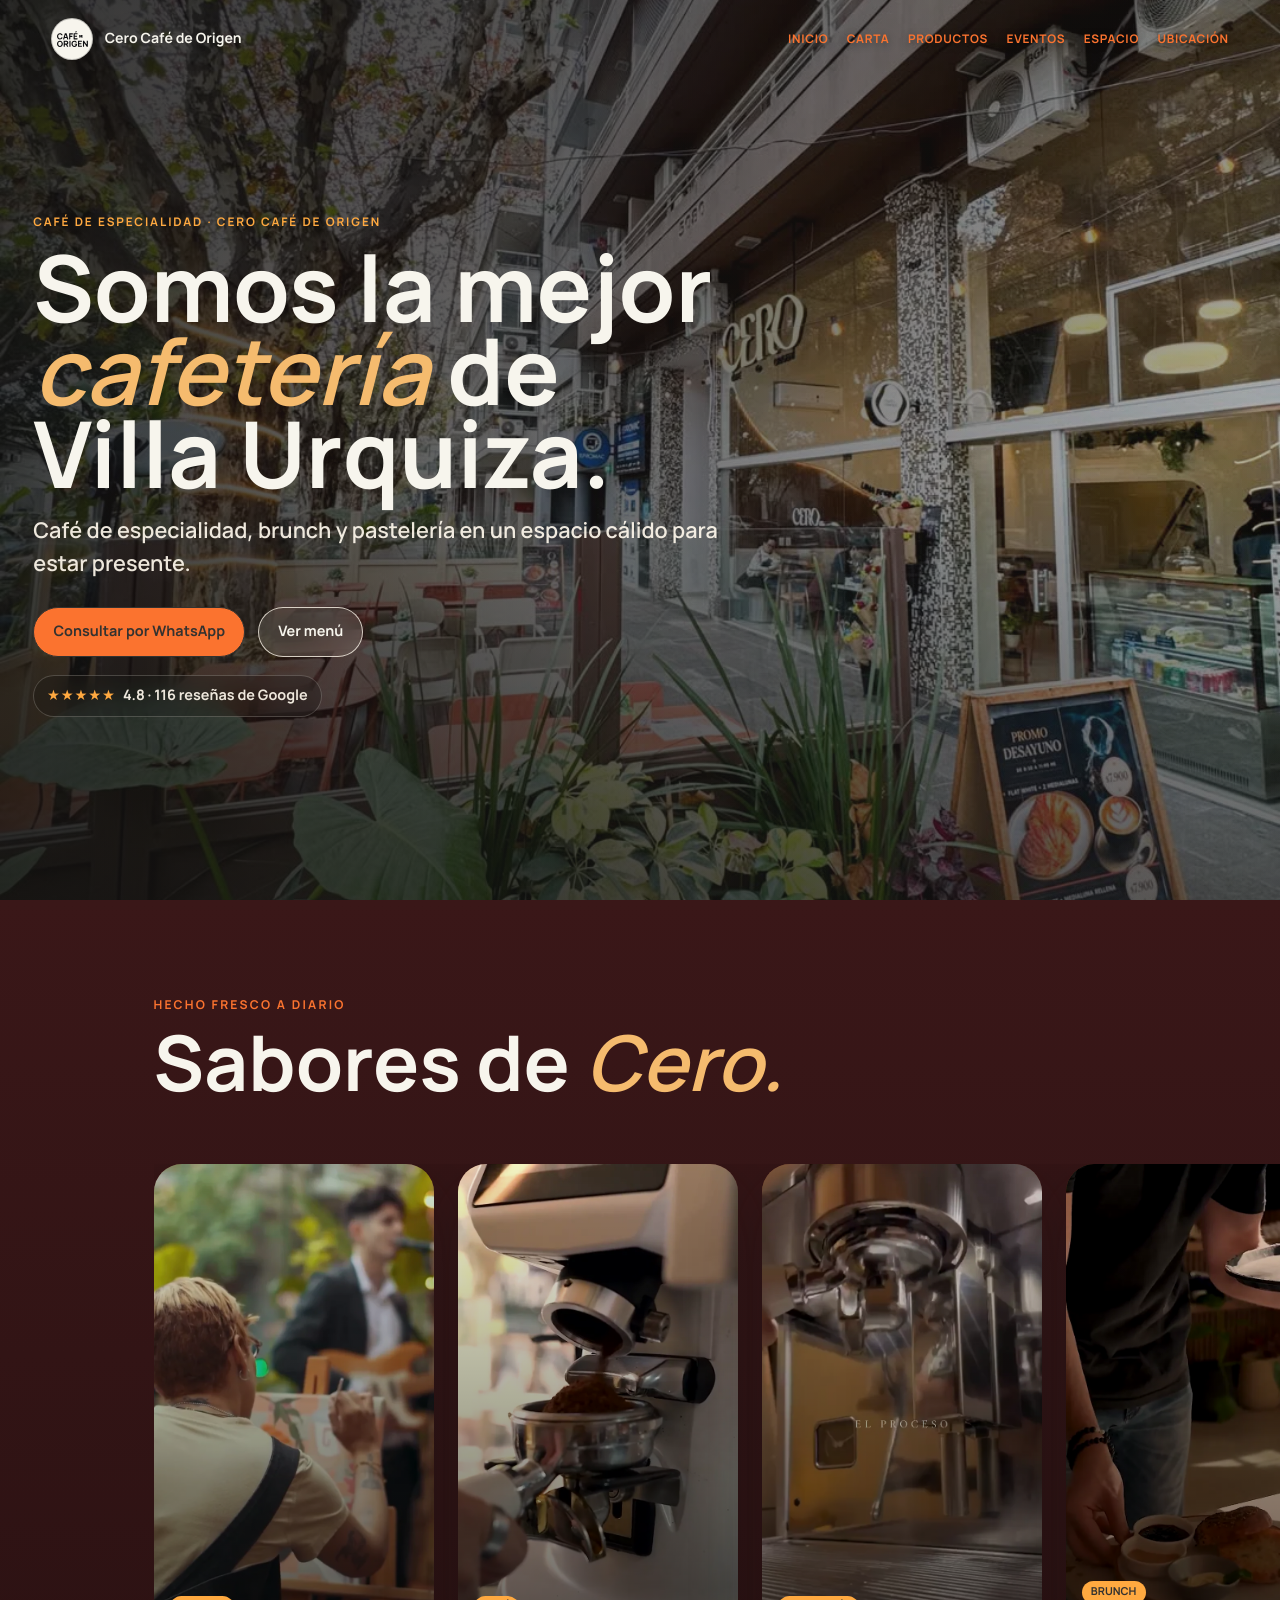
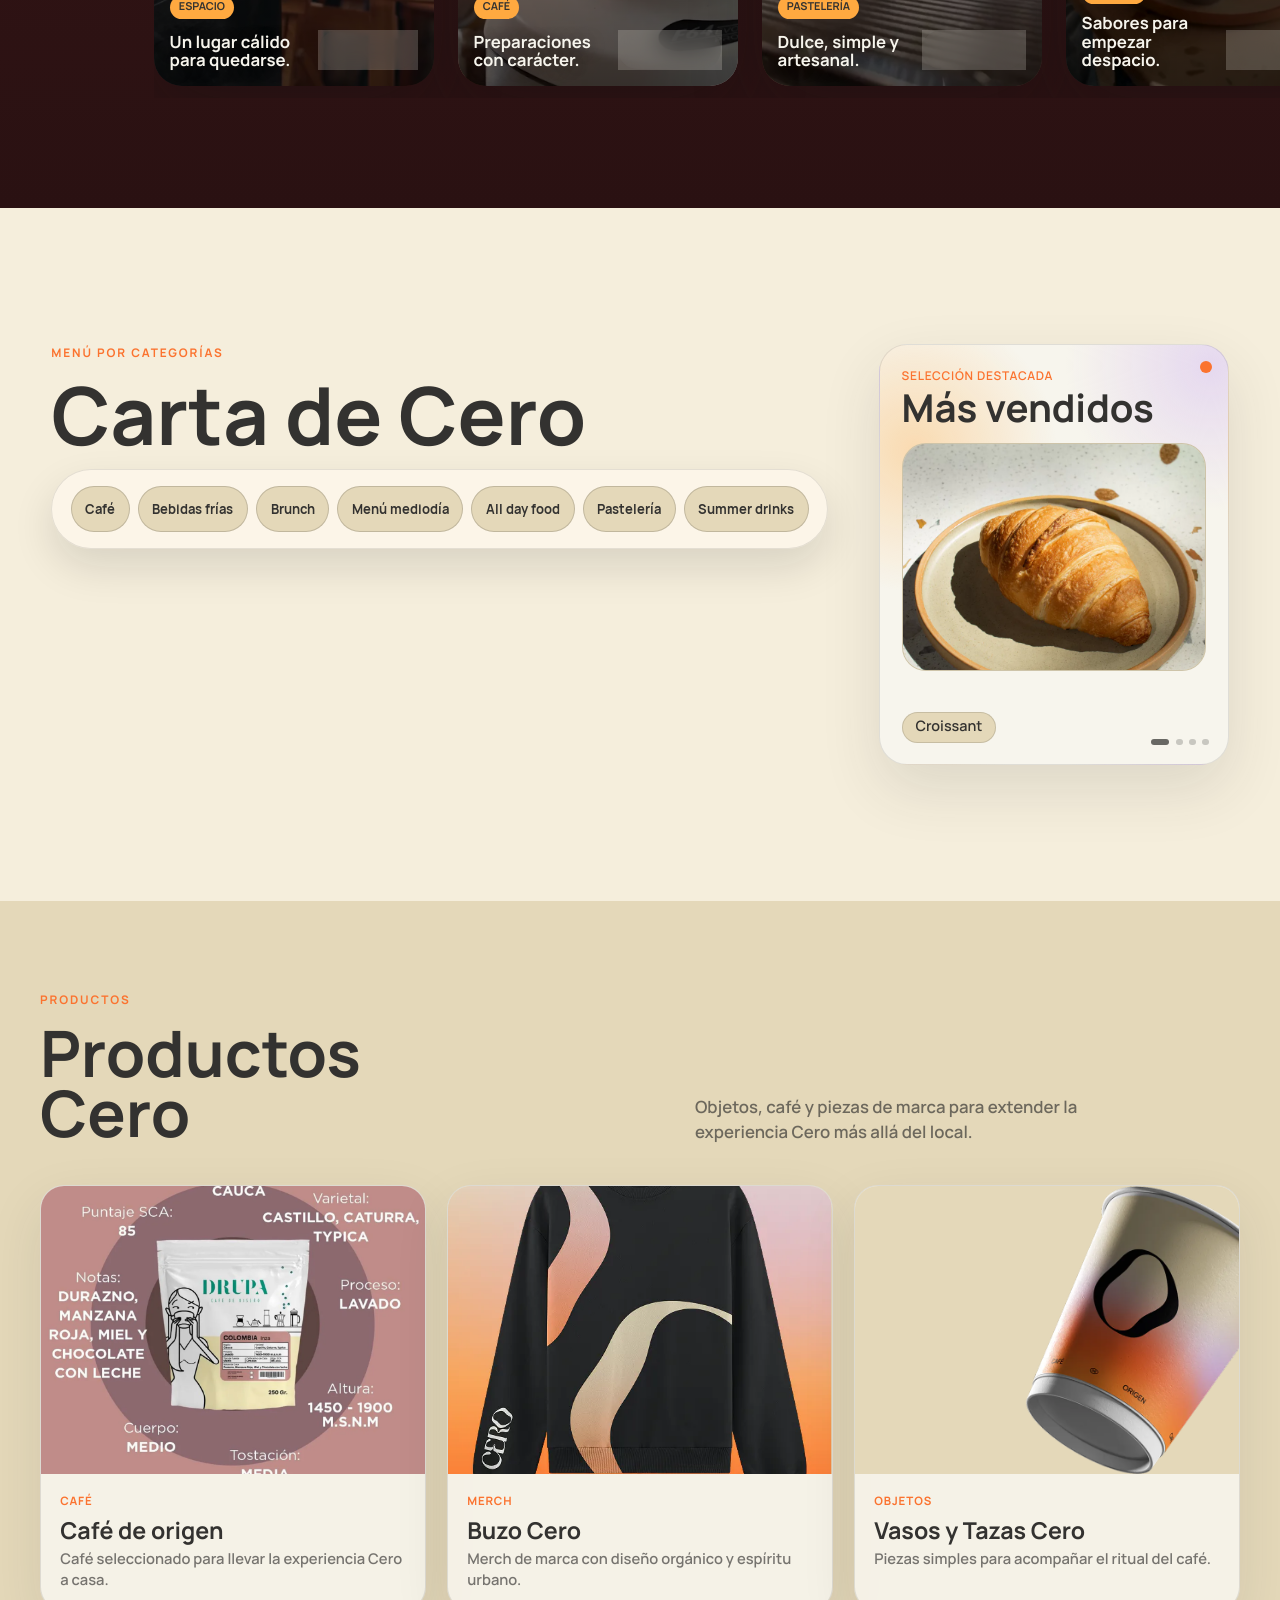
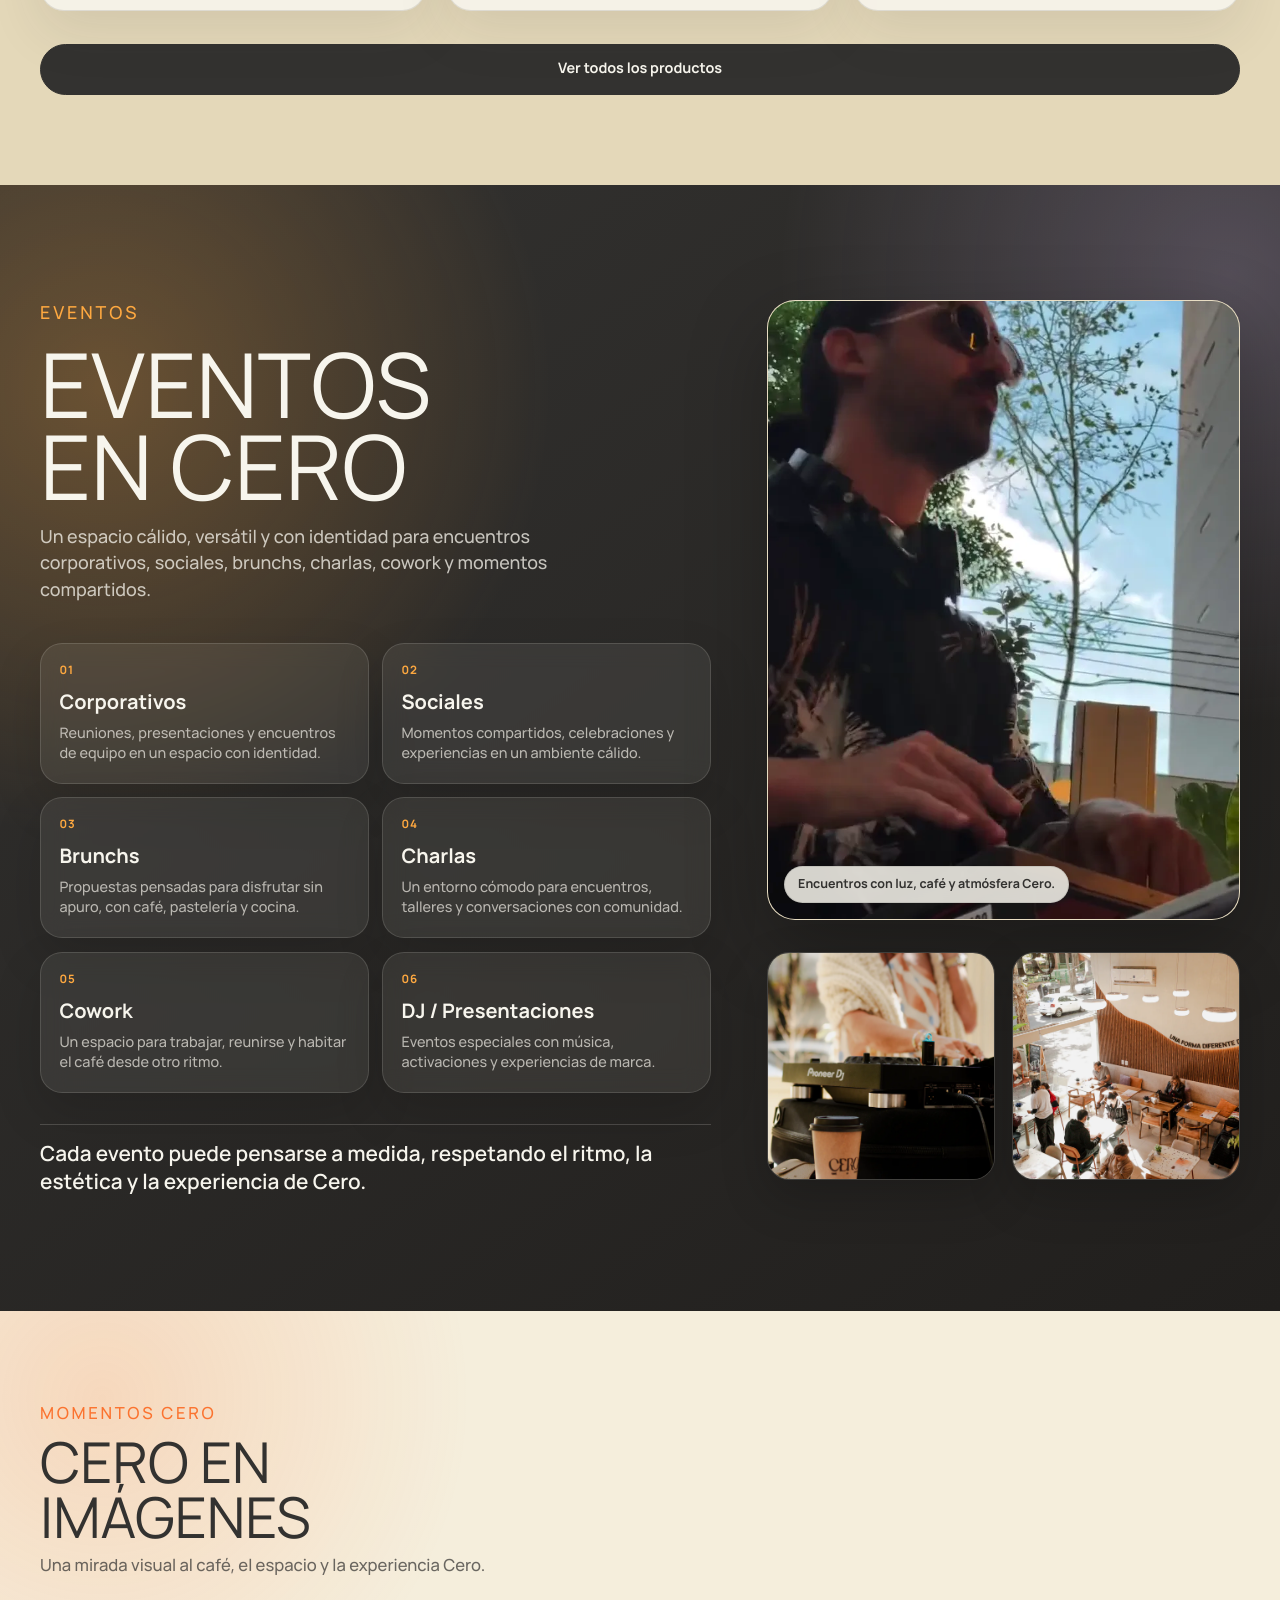
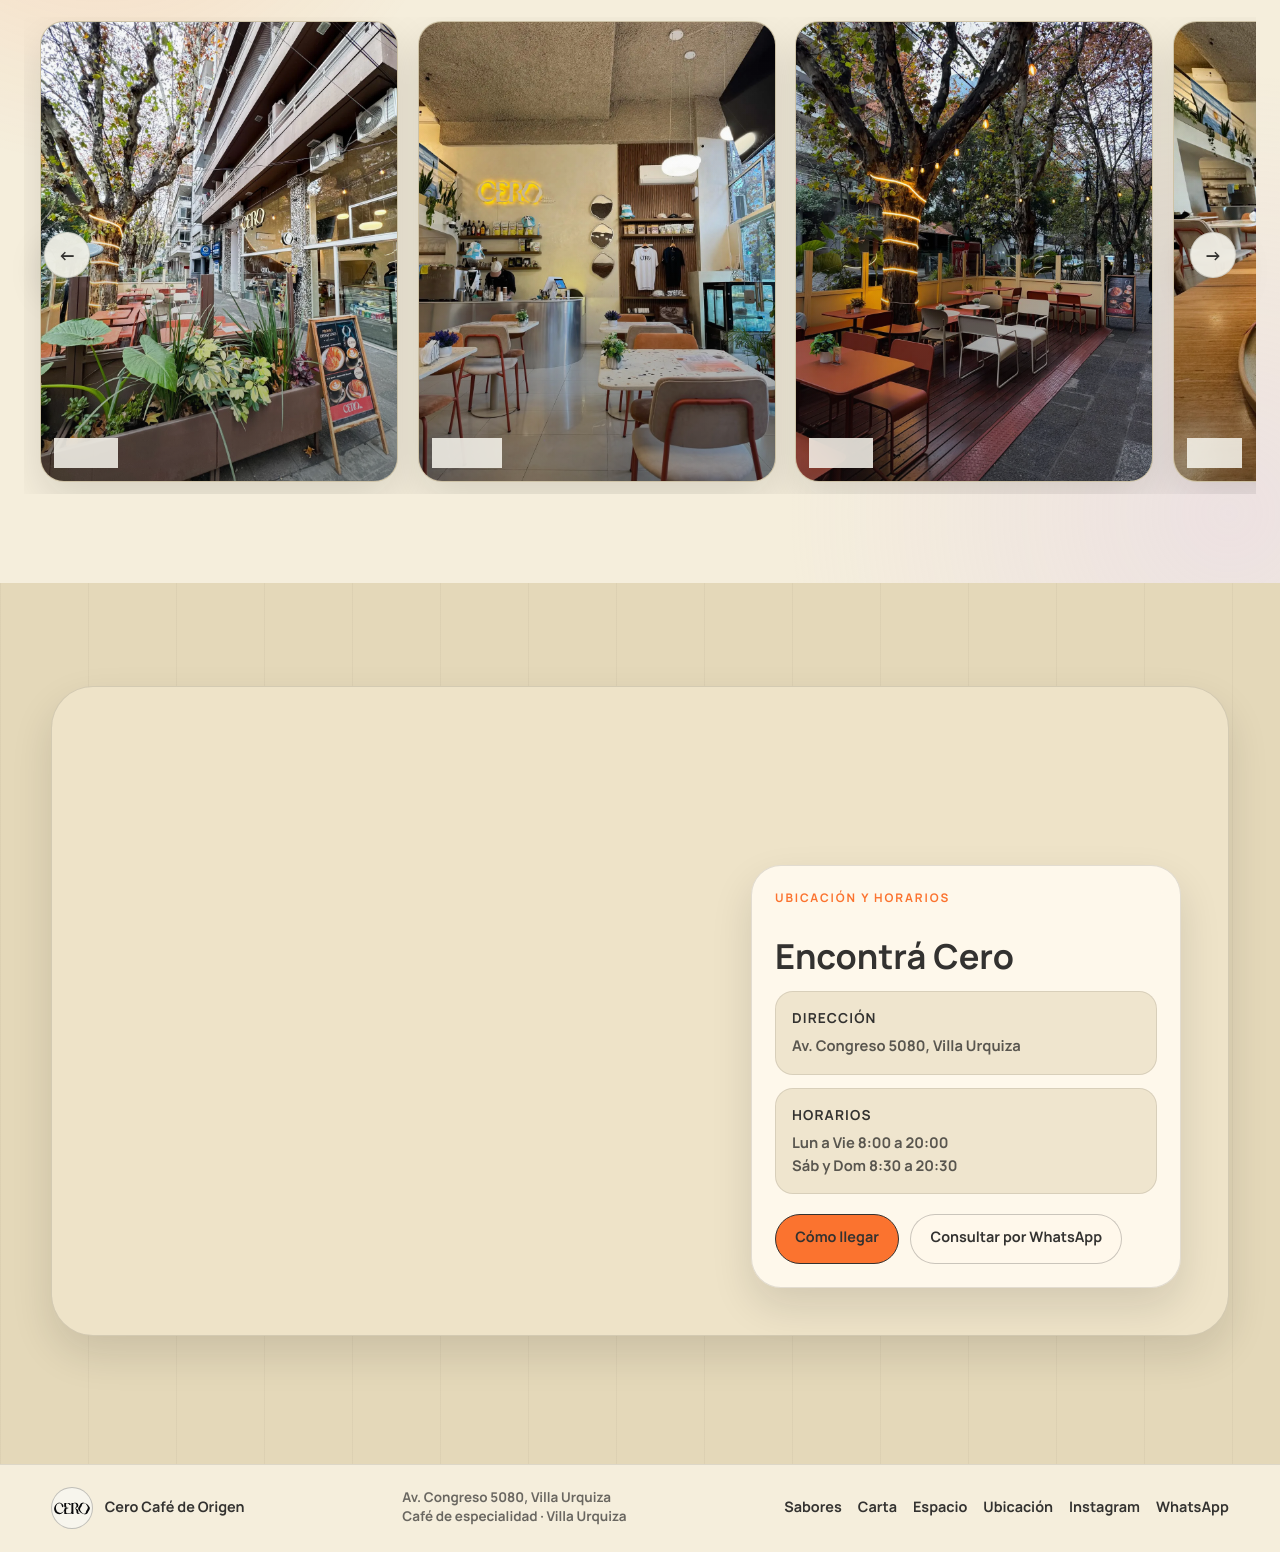
==== index.html @ 383e38cf "Versión inicial optimizada de Cero Café" ====
<!doctype html>
<html lang="es">
  <head>
    <meta charset="utf-8">
    <meta name="viewport" content="width=device-width, initial-scale=1">
    <meta name="description" content="Cero Café de Origen: café de especialidad, brunch y pastelería.">
    <title>Cero Café de Origen</title>
    <link rel="icon" href="assets/logos/Cero Logotipo negro.svg" type="image/svg+xml">
    <link rel="preload" href="assets/fonts/Hauora-Bold.woff2" as="font" type="font/woff2" crossorigin>
    <link rel="preload" href="assets/fonts/Hauora-SemiBold.woff2" as="font" type="font/woff2" crossorigin>
    <link rel="preload" href="assets/fonts/Hauora-Medium.woff2" as="font" type="font/woff2" crossorigin>
    <link rel="stylesheet" href="css/styles.css">
  </head>
  <body>
    <header class="site-header" data-header>
      <a class="brand" href="#inicio" aria-label="Ir al inicio">
        <span class="header-logo-circle"><img src="assets/logos/Sublogo vertical_negro.svg" alt="" data-fallback-image></span>
        <span class="brand-text">Cero Café de Origen</span>
      </a>

      <button class="nav-toggle" type="button" aria-label="Abrir navegación" aria-expanded="false" aria-controls="site-nav" data-nav-toggle>
        <span></span>
        <span></span>
      </button>

      <nav class="site-nav" id="site-nav" aria-label="Navegación principal" data-nav>
        <a href="#inicio">Inicio</a>
        <a href="#menu">Carta</a>
        <a href="#productos">Productos</a>
        <a href="#eventos">Eventos</a>
        <a href="#espacio">Espacio</a>
        <a href="#ubicacion">Ubicación</a>
      </nav>
    </header>

    <main>
      <section class="hero" id="inicio" aria-labelledby="hero-title">
        <div class="hero-media" aria-hidden="true">
          <img src="assets/imagenes/hero-terraza-cero.webp" alt="" width="720" height="1440" loading="eager" fetchpriority="high" data-fallback-image>
        </div>

        <div class="hero-inner">
          <div class="hero-content">
            <p class="eyebrow">Café de especialidad · Cero Café de Origen</p>
            <h1 id="hero-title">
              <span class="hero-title-line">Somos la mejor</span>
              <span class="hero-title-line hero-title-mixed"><span>cafetería</span> de</span>
              <span class="hero-title-line">Villa Urquiza.</span>
            </h1>
            <p class="hero-copy">Café de especialidad, brunch y pastelería en un espacio cálido para estar presente.</p>
            <div class="hero-actions">
              <a class="btn btn-primary" href="https://wa.me/5491158173351" target="_blank" rel="noopener noreferrer" data-whatsapp-link>Consultar por WhatsApp</a>
              <a class="btn btn-ghost" href="#menu">Ver menú</a>
            </div>
            <p class="hero-rating" aria-label="4.8 de 5, 116 reseñas de Google">
              <span aria-hidden="true">★★★★★</span> 4.8 · 116 reseñas de Google
            </p>
          </div>
        </div>
      </section>

      <section class="sabores" id="sabores" aria-labelledby="sabores-title">
        <div class="sabores-container">
          <p class="sabores-kicker">HECHO FRESCO A DIARIO</p>
          <h2 id="sabores-title" class="sabores-title">Sabores de <span>Cero.</span></h2>

          <div class="sabores-track" aria-label="Sabores destacados">
            <article class="sabores-card">
              <video autoplay muted loop playsinline preload="none" poster="assets/imagenes/video-posters/espacio-cero-1-poster.webp" data-autoplay-video data-fallback-video>
                <source data-src="assets/videos/espacio-cero-1-optimized.mp4" type="video/mp4">
              </video>
              <div class="sabores-card-content">
                <p>ESPACIO</p>
                <h3>Un lugar cálido para quedarse.</h3>
                <a href="#espacio">Conocer</a>
              </div>
            </article>

            <article class="sabores-card">
              <video autoplay muted loop playsinline preload="none" poster="assets/imagenes/video-posters/cafe-cero-1-poster.webp" data-autoplay-video data-fallback-video>
                <source data-src="assets/videos/cafe-cero-1-optimized.mp4" type="video/mp4">
              </video>
              <div class="sabores-card-content">
                <p>CAFÉ</p>
                <h3>Preparaciones con carácter.</h3>
                <a href="#menu">Ver menú</a>
              </div>
            </article>

            <article class="sabores-card">
              <video autoplay muted loop playsinline preload="none" poster="assets/imagenes/video-posters/nuevo-video-poster.webp" data-autoplay-video data-fallback-video>
                <source data-src="assets/videos/nuevo_video-optimized.mp4" type="video/mp4">
              </video>
              <div class="sabores-card-content">
                <p>PASTELERÍA</p>
                <h3>Dulce, simple y artesanal.</h3>
                <a href="#menu">Ver menú</a>
              </div>
            </article>

            <article class="sabores-card">
              <video autoplay muted loop playsinline preload="none" poster="assets/imagenes/video-posters/brunch-cero-1-poster.webp" data-autoplay-video data-fallback-video>
                <source data-src="assets/videos/brunch-cero-1-optimized.mp4" type="video/mp4">
              </video>
              <div class="sabores-card-content">
                <p>BRUNCH</p>
                <h3>Sabores para empezar despacio.</h3>
                <a href="#menu">Ver menú</a>
              </div>
            </article>
          </div>
        </div>
      </section>

      <section class="section menu-section" id="menu" aria-labelledby="menu-title">
        <div class="menu-layout">
          <div class="section-heading menu-heading">
            <div class="menu-hero-copy">
              <p class="eyebrow">Menú por categorías</p>
              <h2 id="menu-title">Carta de Cero</h2>
              <div class="menu-tabs" id="menu-tabs" role="tablist" aria-label="Categorías del menú" data-menu-tabs></div>
              <p class="section-note" data-menu-status></p>
            </div>
          </div>

          <aside class="menu-featured-card" aria-label="Más vendidos">
            <div class="menu-featured-copy">
              <p class="cero-eyebrow">Selección destacada</p>
              <h3>Más vendidos</h3>
            </div>

            <div class="menu-featured-slider" data-featured-slider>
              <article class="menu-featured-slide is-active" data-featured-slide>
                <img src="assets/imagenes/menu-drive/Croissant.webp" alt="Croissant" width="1200" height="897" loading="eager" fetchpriority="high">
                <p>Croissant</p>
              </article>
              <article class="menu-featured-slide" data-featured-slide>
                <img data-src="assets/imagenes/menu/latte.webp" alt="Vanilla Latte" width="800" height="598" loading="lazy">
                <p>Vanilla Latte</p>
              </article>
              <article class="menu-featured-slide" data-featured-slide>
                <img data-src="assets/imagenes/menu-drive/Medialuna jyq.webp" alt="Medialuna JyQ" width="1200" height="896" loading="lazy">
                <p>Medialuna JyQ</p>
              </article>
              <article class="menu-featured-slide" data-featured-slide>
                <img data-src="assets/imagenes/menu-drive/Roll de Canela.webp" alt="Roll de canela" width="1200" height="896" loading="lazy">
                <p>Roll de canela</p>
              </article>
            </div>

            <div class="menu-featured-dots" aria-hidden="true" data-featured-dots></div>
          </aside>

          <div class="menu-shell">
            <div class="menu-panel" id="menu-content" data-menu-panel></div>
          </div>
        </div>
      </section>

      <section class="products-preview-section" id="productos" aria-labelledby="productos-title">
        <div class="cero-container products-preview-container">
          <div class="products-preview-header">
            <div>
              <p class="eyebrow">PRODUCTOS</p>
              <h2 id="productos-title">Productos Cero</h2>
            </div>
            <p>Objetos, café y piezas de marca para extender la experiencia Cero más allá del local.</p>
          </div>

          <div class="products-preview-grid" aria-label="Productos destacados">
            <article class="cero-product-card">
              <figure class="cero-product-media">
                <img src="assets/imagenes/productos/cafe-de-origen-250g.webp" alt="Café de origen Cero en presentación de 250 gramos" loading="lazy">
              </figure>
              <div class="cero-product-content">
                <p class="cero-product-category">Café</p>
                <h3>Café de origen</h3>
                <p>Café seleccionado para llevar la experiencia Cero a casa.</p>
              </div>
            </article>

            <article class="cero-product-card">
              <figure class="cero-product-media">
                <img src="assets/imagenes/productos/buzo-cero.webp" alt="Buzo Cero" loading="lazy">
              </figure>
              <div class="cero-product-content">
                <p class="cero-product-category">Merch</p>
                <h3>Buzo Cero</h3>
                <p>Merch de marca con diseño orgánico y espíritu urbano.</p>
              </div>
            </article>

            <article class="cero-product-card">
              <figure class="cero-product-media">
                <img src="assets/imagenes/productos/Vasos.webp" alt="Vasos y tazas Cero" loading="lazy">
              </figure>
              <div class="cero-product-content">
                <p class="cero-product-category">Objetos</p>
                <h3>Vasos y Tazas Cero</h3>
                <p>Piezas simples para acompañar el ritual del café.</p>
              </div>
            </article>
          </div>

          <a class="products-preview-link" href="productos.html">Ver todos los productos</a>
        </div>
      </section>

      <section class="events-section" id="eventos" aria-labelledby="eventos-title">
        <div class="cero-container events-container">
          <div class="events-content">
            <div class="events-header">
              <p class="eyebrow">EVENTOS</p>
              <h2 id="eventos-title">Eventos en Cero</h2>
              <p>Un espacio cálido, versátil y con identidad para encuentros corporativos, sociales, brunchs, charlas, cowork y momentos compartidos.</p>
            </div>

            <div class="events-grid" aria-label="Tipos de eventos en Cero">
              <article class="event-type-card">
                <span>01</span>
                <h3>Corporativos</h3>
                <p>Reuniones, presentaciones y encuentros de equipo en un espacio con identidad.</p>
              </article>

              <article class="event-type-card">
                <span>02</span>
                <h3>Sociales</h3>
                <p>Momentos compartidos, celebraciones y experiencias en un ambiente cálido.</p>
              </article>

              <article class="event-type-card">
                <span>03</span>
                <h3>Brunchs</h3>
                <p>Propuestas pensadas para disfrutar sin apuro, con café, pastelería y cocina.</p>
              </article>

              <article class="event-type-card">
                <span>04</span>
                <h3>Charlas</h3>
                <p>Un entorno cómodo para encuentros, talleres y conversaciones con comunidad.</p>
              </article>

              <article class="event-type-card">
                <span>05</span>
                <h3>Cowork</h3>
                <p>Un espacio para trabajar, reunirse y habitar el café desde otro ritmo.</p>
              </article>

              <article class="event-type-card">
                <span>06</span>
                <h3>DJ / Presentaciones</h3>
                <p>Eventos especiales con música, activaciones y experiencias de marca.</p>
              </article>
            </div>

            <p class="events-cta">Cada evento puede pensarse a medida, respetando el ritmo, la estética y la experiencia de Cero.</p>
          </div>

          <aside class="events-media" aria-label="Material visual de eventos en Cero">
            <figure class="events-main-media">
              <video autoplay muted loop playsinline preload="none" poster="assets/imagenes/video-posters/evento-presentacion-poster.webp" data-autoplay-video data-fallback-video>
                <source data-src="assets/videos/video-evento/back-evento-presentacion-optimized.mp4" type="video/mp4">
              </video>
              <figcaption>Encuentros con luz, café y atmósfera Cero.</figcaption>
            </figure>

            <div class="events-photo-row" aria-hidden="true">
              <img src="assets/imagenes/eventos/evento-saime-2.webp" alt="" loading="lazy">
              <img src="assets/imagenes/eventos/evento-saime-5.webp" alt="" loading="lazy">
            </div>
          </aside>
        </div>
      </section>

      <section class="momentos-section space-strip" id="espacio" aria-labelledby="espacio-title">
        <div class="cero-container space-strip__container">
          <div class="space-strip__intro">
            <p class="eyebrow">MOMENTOS CERO</p>
            <h2 id="espacio-title">Cero en imágenes</h2>
            <p>Una mirada visual al café, el espacio y la experiencia Cero.</p>
          </div>

          <div class="space-strip__wrapper">
            <button class="space-strip__arrow space-strip__arrow--prev" type="button" aria-label="Ver fotos anteriores" data-space-strip-prev>←</button>

            <div class="space-strip__track" aria-label="Fotos y videos de Cero Café de Origen" data-space-strip-track>
              <figure class="space-strip__card">
                <img src="assets/imagenes/hero-terraza-cero.webp" alt="Terraza de Cero Café de Origen" loading="lazy" data-fallback-image>
                <figcaption>Terraza</figcaption>
              </figure>

              <figure class="space-strip__card">
                <img src="assets/imagenes/frente-local-cero.webp" alt="Frente de Cero Café de Origen sobre Avenida Congreso" loading="lazy" data-fallback-image>
                <figcaption>Fachada</figcaption>
              </figure>

              <figure class="space-strip__card">
                <img src="assets/imagenes/interior-cero-1.webp" alt="Interior luminoso de Cero Café de Origen" loading="lazy" data-fallback-image>
                <figcaption>Interior</figcaption>
              </figure>

              <figure class="space-strip__card">
                <img src="assets/imagenes/interior-cero-2.webp" alt="Detalle del salón de Cero Café de Origen" loading="lazy" data-fallback-image>
                <figcaption>Salón</figcaption>
              </figure>

              <figure class="space-strip__card">
                <img src="assets/imagenes/eventos/evento-saime-1.webp" alt="Evento realizado en Cero Café de Origen" loading="lazy" data-fallback-image>
                <figcaption>Evento</figcaption>
              </figure>

              <figure class="space-strip__card">
                <img src="assets/imagenes/terraza-clientes-cero-1.webp" alt="Clientes disfrutando la terraza de Cero Café de Origen" loading="lazy" data-fallback-image>
                <figcaption>Terraza clientes</figcaption>
              </figure>

              <figure class="space-strip__card">
                <img src="assets/imagenes/evento-dj-cero-1.webp" alt="Evento con DJ en Cero Café de Origen" loading="lazy" data-fallback-image>
                <figcaption>Evento DJ</figcaption>
              </figure>

              <figure
                class="space-strip__card space-strip__card--video"
                role="button"
                tabindex="0"
                aria-label="Reproducir video de evento en Cero Café de Origen"
                data-space-video
                data-video-src="assets/videos/video-evento/back-evento-presentacion-optimized.mp4"
                data-video-poster="assets/imagenes/video-posters/evento-presentacion-poster.webp"
                data-video-title="Evento en Cero"
              >
                <video autoplay muted loop playsinline preload="none" poster="assets/imagenes/video-posters/evento-presentacion-poster.webp" aria-label="Video de evento en Cero Café de Origen" data-autoplay-video data-fallback-video>
                  <source data-src="assets/videos/video-evento/back-evento-presentacion-optimized.mp4" type="video/mp4">
                </video>
                <span class="space-strip__media-label">Video</span>
                <figcaption>Evento</figcaption>
              </figure>

              <figure
                class="space-strip__card space-strip__card--video"
                role="button"
                tabindex="0"
                aria-label="Reproducir video del DJ en Cero Café de Origen"
                data-space-video
                data-video-src="assets/videos/video-evento/cero-cafe-reel-1-optimized.mp4"
                data-video-poster="assets/imagenes/video-posters/evento-dj-poster.webp"
                data-video-title="DJ en Cero"
              >
                <video autoplay muted loop playsinline preload="none" poster="assets/imagenes/video-posters/evento-dj-poster.webp" aria-label="Video del DJ en Cero Café de Origen" data-autoplay-video data-fallback-video>
                  <source data-src="assets/videos/video-evento/cero-cafe-reel-1-optimized.mp4" type="video/mp4">
                </video>
                <span class="space-strip__media-label">DJ</span>
                <figcaption>DJ</figcaption>
              </figure>

              <figure class="space-strip__card">
                <img src="assets/imagenes/terraza-servicio-cero-1.webp" alt="Servicio en la terraza de Cero Café de Origen" loading="lazy" data-fallback-image>
                <figcaption>Terraza servicio</figcaption>
              </figure>

              <figure class="space-strip__card">
                <img src="assets/imagenes/pet-friendly-cero.webp" alt="Momento pet friendly en Cero Café de Origen" loading="lazy" data-fallback-image>
                <figcaption>Pet friendly</figcaption>
              </figure>

              <figure class="space-strip__card">
                <img src="assets/imagenes/interior-cowork-cero-1.webp" alt="Interior con espacio de cowork en Cero Café de Origen" loading="lazy" data-fallback-image>
                <figcaption>Interior cowork</figcaption>
              </figure>

              <figure class="space-strip__card">
                <img src="assets/imagenes/barista-latte-art.webp" alt="Latte art preparado en la barra de Cero" loading="lazy" data-fallback-image>
                <figcaption>Barra</figcaption>
              </figure>

              <figure class="space-strip__card">
                <img src="assets/imagenes/@saime_studio  (31).webp" alt="Mesa de trabajo y café en Cero Café de Origen" loading="lazy" data-fallback-image>
                <figcaption>Momento Cero</figcaption>
              </figure>

              <figure class="space-strip__card">
                <img src="assets/imagenes/barista-cafe-1.webp" alt="Preparación de café en Cero Café de Origen" loading="lazy" data-fallback-image>
                <figcaption>Café</figcaption>
              </figure>

              <figure class="space-strip__card">
                <img src="assets/imagenes/cowork-mesa-cero-1.webp" alt="Mesa de cowork con café en Cero Café de Origen" loading="lazy" data-fallback-image>
                <figcaption>Cowork mesa</figcaption>
              </figure>

              <figure class="space-strip__card">
                <img src="assets/imagenes/barista-cafe-2.webp" alt="Detalle de café de especialidad en Cero" loading="lazy" data-fallback-image>
                <figcaption>Especialidad</figcaption>
              </figure>

              <figure class="space-strip__card">
                <img src="assets/imagenes/barra-cero-1.webp" alt="Barra de Cero Café de Origen" loading="lazy" data-fallback-image>
                <figcaption>Barra</figcaption>
              </figure>

              <figure class="space-strip__card">
                <img src="assets/imagenes/eventos/evento-saime-3.webp" alt="Ambiente de evento en Cero Café de Origen" loading="lazy" data-fallback-image>
                <figcaption>Encuentros</figcaption>
              </figure>

              <figure class="space-strip__card">
                <img src="assets/imagenes/pet-friendly-cero-exterior.webp" alt="Momento pet friendly en el exterior de Cero Café de Origen" loading="lazy" data-fallback-image>
                <figcaption>Pet friendly</figcaption>
              </figure>

              <figure
                class="space-strip__card space-strip__card--video"
                role="button"
                tabindex="0"
                aria-label="Reproducir video de ambiente y presentación en Cero Café de Origen"
                data-space-video
                data-video-src="assets/videos/video-evento/cero-cafe-sorteo-2-optimized.mp4"
                data-video-poster="assets/imagenes/video-posters/evento-sorteo-poster.webp"
                data-video-title="Ambiente y presentación"
              >
                <video autoplay muted loop playsinline preload="none" poster="assets/imagenes/video-posters/evento-sorteo-poster.webp" aria-label="Video de ambiente y presentación en Cero Café de Origen" data-autoplay-video data-fallback-video>
                  <source data-src="assets/videos/video-evento/cero-cafe-sorteo-2-optimized.mp4" type="video/mp4">
                </video>
                <span class="space-strip__media-label">Presentación</span>
                <figcaption>Ambiente</figcaption>
              </figure>

              <figure class="space-strip__card">
                <img src="assets/imagenes/barista-cero-1.webp" alt="Barista preparando café en Cero Café de Origen" loading="lazy" data-fallback-image>
                <figcaption>Barista</figcaption>
              </figure>

              <figure class="space-strip__card">
                <img src="assets/imagenes/eventos/evento-saime-5.webp" alt="Detalle de experiencia en evento de Cero" loading="lazy" data-fallback-image>
                <figcaption>Experiencia</figcaption>
              </figure>

              <figure class="space-strip__card">
                <img src="assets/imagenes/terraza-evento-dj-cero-1.webp" alt="Terraza durante un evento con DJ en Cero Café de Origen" loading="lazy" data-fallback-image>
                <figcaption>Terraza evento DJ</figcaption>
              </figure>

              <figure class="space-strip__card">
                <img src="assets/imagenes/eventos/evento-saime-8.webp" alt="Momento compartido en Cero Café de Origen" loading="lazy" data-fallback-image>
                <figcaption>Comunidad</figcaption>
              </figure>

              <figure class="space-strip__card">
                <img src="assets/imagenes/terraza-cero-1.webp" alt="Terraza de Cero Café de Origen bajo los arboles" loading="lazy" data-fallback-image>
                <figcaption>Terraza</figcaption>
              </figure>
            </div>

            <button class="space-strip__arrow space-strip__arrow--next" type="button" aria-label="Ver fotos siguientes" data-space-strip-next>→</button>
          </div>
        </div>
      </section>

      <section class="location-section" aria-labelledby="ubicacion-title">
        <div class="location-map-panel" id="ubicacion" aria-labelledby="ubicacion-title">
          <div class="location-map">
            <iframe
              src="https://www.google.com/maps?q=Av.%20Congreso%205080%2C%20Villa%20Urquiza%2C%20Buenos%20Aires&output=embed"
              title="Mapa de Cero Café de Origen"
              style="border:0;"
              allowfullscreen=""
              loading="lazy"
              referrerpolicy="no-referrer-when-downgrade">
            </iframe>
          </div>

          <div class="location-info-card">
            <p class="eyebrow">UBICACIÓN Y HORARIOS</p>
            <h3 id="ubicacion-title">Encontrá Cero</h3>
            <div class="info-list">
              <article class="info-item">
                <h4>Dirección</h4>
                <p data-address>Av. Congreso 5080, Villa Urquiza</p>
              </article>
              <article class="info-item">
                <h4>Horarios</h4>
                <div data-hours>
                  <p>Lun a Vie 8:00 a 20:00</p>
                  <p>Sáb y Dom 8:30 a 20:30</p>
                </div>
              </article>
            </div>
            <div class="experience-actions">
              <a class="btn btn-primary" href="https://www.google.com.ar/maps/place/Cero+Cafe+de+Origen/@-34.5697587,-58.4925334,17z/data=!3m1!4b1!4m6!3m5!1s0x95bcb70028f5094d:0x6ccca2a17439a70d!8m2!3d-34.5697631!4d-58.4899585!16s%2Fg%2F11yq37r5c4?entry=ttu&g_ep=EgoyMDI2MDYxNi4wIKXMDSoASAFQAw%3D%3D" target="_blank" rel="noopener noreferrer" data-directions-link>Cómo llegar</a>
              <a class="btn btn-outline-dark" href="https://wa.me/5491158173351" target="_blank" rel="noopener noreferrer" data-whatsapp-link>Consultar por WhatsApp</a>
            </div>
          </div>
        </div>
      </section>
    </main>

    <footer class="site-footer">
      <a class="footer-brand" href="#inicio">
        <span class="brand-mark brand-logo"><img src="assets/logos/Cero Logotipo negro.svg" alt="" data-fallback-image></span>
        <span>Cero Café de Origen</span>
      </a>
      <div class="footer-details">
        <p>Av. Congreso 5080, Villa Urquiza</p>
        <p>Café de especialidad · Villa Urquiza</p>
      </div>
      <nav aria-label="Navegación secundaria">
        <a href="#sabores">Sabores</a>
        <a href="#menu">Carta</a>
        <a href="#espacio">Espacio</a>
        <a href="#ubicacion">Ubicación</a>
        <a href="https://www.instagram.com/cerocafedeorigen/" target="_blank" rel="noopener noreferrer">Instagram</a>
        <a href="https://wa.me/5491158173351" target="_blank" rel="noopener noreferrer" data-whatsapp-link>WhatsApp</a>
      </nav>
    </footer>

    <script src="data/contenido.js" defer></script>
    <script src="js/main.js" defer></script>
  </body>
</html>
---- css/styles.css ----
@font-face {
  font-family: "Hauora";
  src: url("../assets/fonts/Hauora-Regular.woff2") format("woff2");
  font-weight: 400;
  font-style: normal;
  font-display: swap;
}

@font-face {
  font-family: "Hauora";
  src: url("../assets/fonts/Hauora-Medium.woff2") format("woff2");
  font-weight: 500;
  font-style: normal;
  font-display: swap;
}

@font-face {
  font-family: "Hauora";
  src: url("../assets/fonts/Hauora-SemiBold.woff2") format("woff2");
  font-weight: 600;
  font-style: normal;
  font-display: swap;
}

@font-face {
  font-family: "Hauora";
  src: url("../assets/fonts/Hauora-Bold.woff2") format("woff2");
  font-weight: 700;
  font-style: normal;
  font-display: swap;
}

:root {
  --color-concreto: #E4D8B9;
  --color-naranja-fuerte: #FB732F;
  --color-naranja-suave: #FFA940;
  --color-lila-atardecer: #D7C1F1;
  --color-negro-cero: #333230;
  --color-blanco-cero: #F7F5ED;
  --color-crema: var(--color-concreto);
  --color-naranja: var(--color-naranja-fuerte);
  --color-lila: var(--color-lila-atardecer);
  --color-negro: var(--color-negro-cero);
  --color-cafe-oscuro: #3A1718;
  --color-paper: #F5EEDC;
  --color-paper-soft: #EEE3C8;
  --color-white-warm: var(--color-blanco-cero);
  --shadow-soft: 0 24px 80px rgba(17, 17, 17, 0.14);
  --shadow-card: 0 18px 42px rgba(17, 17, 17, 0.12);
  --page-padding: clamp(1rem, 4vw, 4.5rem);
  --content-width: 1180px;
  --radius-md: 18px;
  --radius-lg: 30px;
  --radius-xl: 42px;
  --header-height: 78px;
}

* {
  box-sizing: border-box;
}

html {
  scroll-behavior: smooth;
}

body {
  margin: 0;
  overflow-x: hidden;
  color: var(--color-negro);
  background:
    linear-gradient(90deg, rgba(17, 17, 17, 0.035) 1px, transparent 1px),
    var(--color-crema);
  background-size: 88px 88px;
  font-family: "Hauora", ui-sans-serif, system-ui, -apple-system, BlinkMacSystemFont, "Segoe UI", sans-serif;
  line-height: 1.55;
  text-rendering: geometricPrecision;
}

body.nav-open,
body.lightbox-open {
  overflow: hidden;
}

img {
  display: block;
  width: 100%;
  height: 100%;
  object-fit: cover;
}

a {
  color: inherit;
  text-decoration: none;
}

button,
a {
  -webkit-tap-highlight-color: transparent;
}

:focus-visible {
  outline: 3px solid var(--color-lila);
  outline-offset: 4px;
}

[hidden] {
  display: none !important;
}

.section-anchor {
  position: absolute;
  top: calc(var(--header-height) * -1);
  left: 0;
}

h1,
h2,
h3,
p,
figure {
  margin-top: 0;
}

p,
figure {
  margin-bottom: 0;
}

h1,
h2,
h3 {
  letter-spacing: 0;
}

.section-label {
  font-size: 0.78rem;
  text-transform: uppercase;
  letter-spacing: 0.04em;
  font-weight: 600;
}

.section-title {
  font-size: clamp(2.4rem, 6vw, 6rem);
  line-height: 0.95;
  text-transform: uppercase;
  font-weight: 400;
}

.section-description {
  font-size: clamp(1rem, 1.4vw, 1.2rem);
  line-height: 1.45;
  font-weight: 400;
}

.cero-container {
  width: min(100% - 2rem, 1200px);
  margin-inline: auto;
}

.bg-cero-dark {
  background: var(--color-negro-cero);
  color: var(--color-blanco-cero);
}

.bg-cero-concreto {
  background: var(--color-concreto);
  color: var(--color-negro-cero);
}

.bg-cero-light {
  background: var(--color-blanco-cero);
  color: var(--color-negro-cero);
}

.bg-cero-gradient {
  background:
    radial-gradient(circle at 15% 85%, rgba(255, 169, 64, 0.75) 0%, transparent 35%),
    radial-gradient(circle at 85% 25%, rgba(215, 193, 241, 0.7) 0%, transparent 32%),
    var(--color-concreto);
  color: var(--color-negro-cero);
}

.cero-eyebrow {
  font-size: 0.75rem;
  text-transform: uppercase;
  letter-spacing: 0.06em;
  font-weight: 600;
}

.cero-divider {
  width: 100%;
  height: 1px;
  background: currentColor;
  opacity: 0.18;
}

.site-header {
  position: fixed;
  z-index: 30;
  top: 0;
  left: 0;
  width: 100%;
  min-height: var(--header-height);
  display: flex;
  align-items: center;
  justify-content: space-between;
  gap: 1rem;
  padding: 0.9rem var(--page-padding);
  color: var(--color-white-warm);
  transition: background 220ms ease, color 220ms ease, border-color 220ms ease, box-shadow 220ms ease;
}

.site-header.is-scrolled,
.nav-open .site-header {
  color: var(--color-negro);
  background: rgba(245, 238, 220, 0.93);
  border-bottom: 1px solid rgba(17, 17, 17, 0.11);
  box-shadow: 0 12px 36px rgba(17, 17, 17, 0.08);
  backdrop-filter: blur(18px);
}

.brand,
.footer-brand {
  display: inline-flex;
  align-items: center;
  gap: 0.72rem;
  font-weight: 850;
}

.brand-mark {
  display: grid;
  place-items: center;
  width: 42px;
  height: 42px;
  color: var(--color-negro);
  background: var(--color-naranja);
  border: 1px solid rgba(17, 17, 17, 0.24);
  border-radius: 50%;
  font-weight: 900;
  line-height: 1;
}

.brand-logo {
  overflow: hidden;
  background: var(--color-white-warm);
}

.header-logo-circle {
  display: flex;
  align-items: center;
  justify-content: center;
  flex-shrink: 0;
  width: 42px;
  height: 42px;
  overflow: hidden;
  background: var(--color-blanco-cero);
  border: 1px solid rgba(17, 17, 17, 0.24);
  border-radius: 50%;
}

.header-logo-circle img {
  display: block;
  width: 78%;
  height: 78%;
  object-fit: contain;
  object-position: center;
}

.brand-logo img {
  width: 100%;
  height: 100%;
  object-fit: contain;
  object-position: center;
}

.brand-logo img.is-missing {
  opacity: 0;
}

.brand-text {
  max-width: 9.6rem;
  font-size: 0.88rem;
  line-height: 1.05;
}

.nav-toggle {
  position: relative;
  z-index: 34;
  display: inline-grid;
  place-items: center;
  gap: 0.3rem;
  width: 46px;
  height: 46px;
  padding: 0;
  color: inherit;
  background: rgba(255, 249, 237, 0.18);
  border: 1px solid currentColor;
  border-radius: 50%;
  cursor: pointer;
}

.site-header.is-scrolled .nav-toggle,
.nav-open .nav-toggle {
  background: var(--color-naranja);
  border-color: var(--color-negro);
}

.nav-toggle span {
  display: block;
  width: 18px;
  height: 2px;
  background: currentColor;
  transition: transform 180ms ease;
}

.nav-open .nav-toggle span:first-child {
  transform: translateY(4px) rotate(45deg);
}

.nav-open .nav-toggle span:last-child {
  transform: translateY(-4px) rotate(-45deg);
}

.site-nav {
  position: absolute;
  top: calc(100% + 0.65rem);
  left: var(--page-padding);
  right: var(--page-padding);
  z-index: 33;
  display: flex;
  flex-direction: column;
  gap: 0.45rem;
  padding: 1rem;
  color: var(--color-negro);
  background: rgba(255, 249, 237, 0.98);
  border: 1px solid rgba(17, 17, 17, 0.12);
  border-radius: 24px;
  box-shadow: 0 18px 40px rgba(17, 17, 17, 0.18);
  opacity: 0;
  visibility: hidden;
  transform: translateY(-8px);
  transition: opacity 180ms ease, visibility 180ms ease, transform 180ms ease;
}

.nav-open .site-nav {
  opacity: 1;
  visibility: visible;
  transform: translateY(0);
}

.site-nav a {
  width: fit-content;
  padding: 0.62rem 0;
  color: var(--color-negro-cero);
  font-family: "Hauora", ui-sans-serif, system-ui, sans-serif;
  font-size: 1rem;
  font-weight: 600;
  line-height: 1.2;
  transition: color 180ms ease, opacity 180ms ease;
}

.site-nav a:hover {
  color: var(--color-naranja-fuerte);
}

body:not(.nav-open) .site-header:not(.is-scrolled) .site-nav a {
  color: var(--color-naranja-fuerte);
  font-weight: 700;
  text-shadow: 0 2px 8px rgba(0, 0, 0, 0.45);
}

body:not(.nav-open) .site-header:not(.is-scrolled) .site-nav a:hover {
  color: var(--color-naranja-suave);
}

.site-header.is-scrolled .site-nav a,
.nav-open .site-header .site-nav a {
  color: var(--color-negro-cero);
  text-shadow: none;
}

.site-header.is-scrolled .site-nav a:hover,
.nav-open .site-header .site-nav a:hover {
  color: var(--color-naranja-fuerte);
}

.nav-cta,
.btn-consultar {
  padding: 0.7rem 1rem;
  color: var(--color-negro);
  background: var(--color-naranja);
  border: 1px solid var(--color-negro);
  border-radius: 999px;
}

.hero {
  position: relative;
  min-height: 100svh;
  display: grid;
  align-items: end;
  overflow: hidden;
  color: var(--color-white-warm);
  background:
    radial-gradient(circle at 18% 30%, rgba(251, 115, 47, 0.72), transparent 34%),
    radial-gradient(circle at 78% 72%, rgba(215, 193, 241, 0.42), transparent 36%),
    linear-gradient(135deg, #5B351F 0%, #9E6641 48%, #2B211C 100%);
}

.hero-media,
.hero-media::after {
  position: absolute;
  inset: 0;
}

.hero-media::after {
  content: "";
  background:
    linear-gradient(90deg, rgba(17, 17, 17, 0.76) 0%, rgba(17, 17, 17, 0.56) 38%, rgba(17, 17, 17, 0.18) 100%),
    linear-gradient(0deg, rgba(17, 17, 17, 0.58), rgba(17, 17, 17, 0.12) 48%, rgba(17, 17, 17, 0.34));
}

.hero.is-fallback {
  color: var(--color-white-warm);
}

.hero.is-fallback .hero-media::after {
  background:
    linear-gradient(90deg, rgba(17, 17, 17, 0.7), rgba(17, 17, 17, 0.46) 48%, rgba(17, 17, 17, 0.18)),
    linear-gradient(0deg, rgba(17, 17, 17, 0.42), rgba(17, 17, 17, 0.08));
}

.hero-media img {
  opacity: 0.92;
}

.hero-media img.is-missing {
  opacity: 0;
}

.hero-inner {
  position: relative;
  z-index: 1;
  width: min(100%, 1440px);
  min-height: 100svh;
  display: flex;
  align-items: center;
  margin: 0 auto;
  padding: calc(var(--header-height) + 2.5rem) clamp(1rem, 3vw, 2.75rem) clamp(2.5rem, 7vw, 5.5rem);
}

.hero-content {
  max-width: 850px;
}

.eyebrow {
  margin-bottom: 0.9rem;
  color: var(--color-naranja-suave);
  font-size: 0.74rem;
  font-weight: 900;
  letter-spacing: 0.16em;
  text-transform: uppercase;
}

h1 {
  max-width: 11.6em;
  margin-bottom: 1.2rem;
  font-size: clamp(3.2rem, 7.2vw, 6.9rem);
  font-weight: 800;
  line-height: 0.9;
}

h1 span,
h2 span,
.serif {
  font-family: "Hauora", ui-sans-serif, system-ui, sans-serif;
  font-style: italic;
  font-weight: 600;
}

.hero-title-line {
  display: block;
  font-family: "Hauora", ui-sans-serif, system-ui, sans-serif;
  font-style: normal;
  font-weight: 800;
}

.hero-title-mixed {
  white-space: nowrap;
}

.hero-title-mixed span {
  color: var(--color-naranja-suave);
  color: color-mix(in srgb, var(--color-naranja-suave) 62%, var(--color-crema));
  font-family: "Hauora", ui-sans-serif, system-ui, sans-serif;
  font-style: italic;
  font-weight: 600;
}

h2 {
  max-width: 10.8ch;
  margin-bottom: 1rem;
  font-size: clamp(2.25rem, 7vw, 5rem);
  font-weight: 800;
  line-height: 0.96;
}

h3 {
  margin-bottom: 0.5rem;
  font-size: clamp(1.16rem, 3.4vw, 1.65rem);
  font-weight: 800;
  line-height: 1.08;
}

.hero-copy {
  max-width: 44rem;
  margin-bottom: 1.65rem;
  color: rgba(255, 249, 237, 0.92);
  font-size: clamp(1rem, 3.1vw, 1.35rem);
  font-weight: 600;
}

.hero.is-fallback .hero-copy {
  color: rgba(255, 249, 237, 0.88);
}

.hero-actions {
  display: flex;
  flex-wrap: wrap;
  align-items: center;
  gap: 0.8rem;
}

.btn {
  display: inline-flex;
  align-items: center;
  justify-content: center;
  min-height: 50px;
  padding: 0.9rem 1.2rem;
  border: 1px solid var(--color-negro);
  border-radius: 999px;
  font-size: 0.9rem;
  font-weight: 900;
  line-height: 1;
  transition: transform 180ms ease, box-shadow 180ms ease, background 180ms ease, color 180ms ease;
}

.btn:hover {
  transform: translateY(-2px);
  box-shadow: 0 12px 26px rgba(17, 17, 17, 0.16);
}

.btn-primary {
  color: var(--color-negro);
  background: var(--color-naranja);
}

.btn-ghost {
  color: var(--color-white-warm);
  background: rgba(255, 249, 237, 0.12);
  border-color: rgba(255, 249, 237, 0.78);
  backdrop-filter: blur(12px);
}

.btn-outline-dark {
  color: var(--color-negro);
  background: rgba(255, 249, 237, 0.38);
  border-color: rgba(17, 17, 17, 0.22);
}

.hero.is-fallback .btn-ghost {
  color: var(--color-white-warm);
  background: rgba(255, 249, 237, 0.12);
  border-color: rgba(255, 249, 237, 0.78);
}

.hero-rating {
  display: inline-flex;
  align-items: center;
  gap: 0.45rem;
  margin-top: 1.1rem;
  padding: 0.55rem 0.8rem;
  color: rgba(255, 249, 237, 0.92);
  background: rgba(17, 17, 17, 0.22);
  border: 1px solid rgba(255, 249, 237, 0.2);
  border-radius: 999px;
  font-size: 0.9rem;
  font-weight: 800;
  backdrop-filter: blur(12px);
}

.hero-rating span {
  color: var(--color-naranja-suave);
  letter-spacing: 0.06em;
}

.section {
  width: min(100%, var(--content-width));
  margin: 0 auto;
  padding: clamp(4.5rem, 11vw, 8.5rem) var(--page-padding);
}

.text-link {
  display: inline-flex;
  width: fit-content;
  align-items: center;
  gap: 0.45rem;
  color: var(--color-negro);
  font-size: 0.9rem;
  font-weight: 900;
}

.text-link::after {
  content: "";
  width: 2.25rem;
  height: 2px;
  background: var(--color-naranja);
  transition: width 180ms ease;
}

.text-link:hover::after {
  width: 3.2rem;
}

.section-heading {
  display: grid;
  gap: 1rem;
  margin-bottom: clamp(1.8rem, 5vw, 3.4rem);
}

.section-heading .eyebrow,
.location-info-card .eyebrow {
  color: var(--color-naranja);
}

.section-note {
  max-width: 28rem;
  color: rgba(17, 17, 17, 0.66);
  font-size: 0.94rem;
  font-weight: 700;
}

.visual-card-grid {
  display: grid;
  gap: 1rem;
}

.sabores {
  min-height: 100vh;
  padding: 96px 0 110px;
  overflow: hidden;
  color: var(--color-white-warm);
  background: linear-gradient(180deg, var(--color-cafe-oscuro) 0%, #2A1112 100%);
}

.sabores-container {
  width: min(100% - 48px, 1400px);
  margin-left: clamp(24px, 12vw, 260px);
  margin-right: 0;
}

.sabores-kicker {
  margin: 0 0 0.75rem;
  color: var(--color-naranja);
  font-size: 0.76rem;
  font-weight: 900;
  letter-spacing: 0.18em;
}

.sabores-title {
  max-width: none;
  margin: 0 0 clamp(2.5rem, 5vw, 4rem);
  color: var(--color-white-warm);
  font-size: clamp(3rem, 6vw, 6rem);
  font-weight: 800;
  line-height: 0.95;
}

.sabores-title span {
  color: var(--color-naranja-suave);
  color: color-mix(in srgb, var(--color-naranja-suave) 62%, var(--color-crema));
  font-family: "Hauora", ui-sans-serif, system-ui, sans-serif;
  font-style: italic;
  font-weight: 600;
}

.sabores-track {
  display: flex;
  gap: 24px;
  width: calc(100vw - clamp(24px, 12vw, 260px));
  padding: 0 32px 12px 0;
  overflow-x: auto;
  scroll-snap-type: x mandatory;
  scrollbar-width: thin;
  scrollbar-color: rgba(255, 249, 237, 0.28) transparent;
}

.sabores-card {
  position: relative;
  flex: 0 0 clamp(280px, 21vw, 340px);
  height: clamp(480px, 58vh, 620px);
  overflow: hidden;
  background:
    radial-gradient(circle at 32% 18%, rgba(255, 169, 64, 0.36), transparent 34%),
    linear-gradient(145deg, #5A2B20 0%, #2A1112 100%);
  border-radius: 28px;
  scroll-snap-align: start;
  box-shadow: 0 22px 70px rgba(17, 17, 17, 0.28);
}

.sabores-card video {
  display: block;
  width: 100%;
  height: 100%;
  object-fit: cover;
}

.sabores-card video.is-missing {
  opacity: 0;
}

.sabores-card::after {
  content: "";
  position: absolute;
  inset: 0;
  background: linear-gradient(to top, rgba(0, 0, 0, 0.65), rgba(0, 0, 0, 0.05));
  pointer-events: none;
}

.sabores-card-content {
  position: absolute;
  z-index: 1;
  inset: auto 1rem 1rem;
  display: grid;
  grid-template-columns: minmax(0, 1fr) auto;
  gap: 0.7rem 1rem;
  align-items: end;
  color: var(--color-white-warm);
}

.sabores-card-content p {
  grid-column: 1 / -1;
  width: fit-content;
  padding: 0.38rem 0.58rem;
  color: var(--color-negro);
  background: var(--color-naranja-suave);
  border-radius: 999px;
  font-size: 0.68rem;
  font-weight: 900;
  line-height: 1;
}

.sabores-card-content h3 {
  margin: 0;
  font-size: clamp(1.05rem, 1.25vw, 1.28rem);
  font-weight: 900;
  line-height: 1.08;
  text-shadow: 0 2px 16px rgba(0, 0, 0, 0.42);
}

.sabores-card-content a {
  display: inline-flex;
  align-items: center;
  gap: 0.35rem;
  min-height: 38px;
  padding: 0.55rem 0.78rem;
  color: var(--color-white-warm);
  background: rgba(255, 249, 237, 0.2);
  border: 1px solid rgba(255, 249, 237, 0.16);
  border-radius: 999px;
  font-size: 0.8rem;
  font-weight: 900;
  white-space: nowrap;
  backdrop-filter: blur(12px);
}

.sabores-card-content a::after {
  content: "→";
}

.flavors-section {
  position: relative;
  width: 100%;
  max-width: none;
  margin: 0;
  min-height: clamp(760px, 92svh, 980px);
  padding-top: clamp(5.5rem, 10vw, 8rem);
  padding-left: var(--page-padding);
  padding-right: 0;
  padding-bottom: clamp(5.5rem, 10vw, 8rem);
  overflow: hidden;
  color: var(--color-white-warm);
  background:
    radial-gradient(circle at 16% 12%, rgba(255, 249, 237, 0.08), transparent 18rem),
    linear-gradient(180deg, #4B2A1F 0%, #351B17 54%, #2B1714 100%);
}

.flavors-section::before {
  content: "";
  position: absolute;
  top: -11rem;
  left: -6rem;
  width: 34rem;
  height: 34rem;
  border: 1px solid rgba(255, 249, 237, 0.08);
  border-radius: 50%;
  box-shadow:
    0 0 0 4rem rgba(255, 249, 237, 0.035),
    0 0 0 8rem rgba(255, 249, 237, 0.025),
    0 0 0 12rem rgba(255, 249, 237, 0.018);
  pointer-events: none;
}

.flavors-section .section-heading {
  position: relative;
  z-index: 1;
  display: block;
  width: min(100%, 1320px);
  margin-left: auto;
  margin-right: auto;
  margin-bottom: clamp(2.8rem, 6vw, 4.75rem);
  padding-left: var(--page-padding);
  padding-right: var(--page-padding);
}

.flavors-section .section-heading h2 {
  max-width: none;
  margin-bottom: 0;
  color: var(--color-white-warm);
  font-size: clamp(3.5rem, 8.4vw, 7.4rem);
  line-height: 0.88;
}

.flavors-section .section-heading h2 span {
  color: var(--color-naranja-suave);
  color: color-mix(in srgb, var(--color-naranja-suave) 58%, var(--color-crema));
}

.flavors-section .visual-card-grid {
  position: relative;
  z-index: 1;
  display: flex;
  gap: clamp(0.9rem, 1.55vw, 1.45rem);
  width: min(100%, 1320px);
  margin-left: auto;
  margin-right: auto;
  padding: 0 var(--page-padding);
  overflow-x: auto;
  scroll-snap-type: x mandatory;
  scroll-padding-left: var(--page-padding);
  scrollbar-width: thin;
  scrollbar-color: rgba(255, 249, 237, 0.35) transparent;
}

.visual-card {
  position: relative;
  overflow: hidden;
  background:
    radial-gradient(circle at 26% 20%, rgba(255, 169, 64, 0.95), transparent 30%),
    linear-gradient(135deg, #F4E5BE 0%, #F8C167 52%, #D7C1F1 100%);
  border: 1px solid rgba(17, 17, 17, 0.12);
  border-radius: var(--radius-xl);
  box-shadow: var(--shadow-card);
}

.visual-card {
  flex: 0 0 clamp(300px, 24vw, 390px);
  min-height: clamp(520px, 40vw, 660px);
  display: grid;
  align-items: end;
  isolation: isolate;
  scroll-snap-align: start;
  border-color: rgba(255, 249, 237, 0.14);
  border-radius: 28px;
  box-shadow: 0 24px 70px rgba(17, 17, 17, 0.32);
}

.visual-card::after {
  content: "";
  position: absolute;
  inset: 0;
  background:
    linear-gradient(0deg, rgba(17, 17, 17, 0.72), rgba(17, 17, 17, 0.12) 42%, rgba(17, 17, 17, 0.02)),
    linear-gradient(90deg, rgba(17, 17, 17, 0.16), transparent);
  pointer-events: none;
}

.visual-card img,
.visual-card video {
  position: absolute;
  inset: 0;
  width: 100%;
  height: 100%;
  object-fit: cover;
  transition: opacity 160ms ease, transform 420ms ease;
}

.visual-card:hover img,
.visual-card:hover video {
  transform: scale(1.04);
}

.visual-card img.is-missing,
.visual-card video.is-missing {
  opacity: 0;
}

.visual-card-content {
  position: relative;
  z-index: 1;
  min-height: 100%;
  display: flex;
  align-items: flex-end;
  padding: clamp(1rem, 2vw, 1.2rem);
  color: var(--color-white-warm);
}

.visual-card-content span {
  display: none;
}

.visual-card-content h3 {
  max-width: calc(100% - 8.5rem);
  margin: 0;
  font-size: clamp(1rem, 1.1vw, 1.18rem);
  line-height: 1.08;
  font-weight: 900;
  text-shadow: 0 2px 12px rgba(17, 17, 17, 0.44);
}

.visual-card-content a {
  position: absolute;
  right: clamp(1.1rem, 2vw, 1.55rem);
  bottom: clamp(1.1rem, 2vw, 1.55rem);
  display: inline-flex;
  align-items: center;
  gap: 0.35rem;
  min-height: 44px;
  padding: 0.68rem 0.94rem;
  color: var(--color-white-warm);
  background: rgba(255, 249, 237, 0.22);
  border: 1px solid rgba(255, 249, 237, 0.16);
  border-radius: 999px;
  font-size: 0.88rem;
  font-weight: 900;
  backdrop-filter: blur(12px);
}

.visual-card-content a::after {
  content: "→";
}

.menu-section {
  width: 100%;
  max-width: none;
  scroll-margin-top: calc(var(--header-height) + 1rem);
  background: var(--color-paper);
}

.menu-section > * {
  width: min(100%, var(--content-width));
  margin-left: auto;
  margin-right: auto;
}

.menu-shell {
  padding: 0;
}

.menu-layout {
  display: grid;
  grid-template-areas:
    "heading"
    "card"
    "menu";
  gap: clamp(1.4rem, 3vw, 2rem);
}

.section-heading.menu-heading {
  grid-area: heading;
  grid-template-columns: minmax(0, 1fr);
  align-items: start;
  gap: 1rem;
  margin-bottom: 0;
}

.menu-shell {
  grid-area: menu;
}

.menu-hero-copy {
  min-width: 0;
}

.menu-heading .section-note:empty {
  display: none;
}

.menu-tabs {
  display: flex;
  align-items: center;
  justify-content: flex-start;
  gap: 0.5rem;
  flex-wrap: nowrap;
  width: fit-content;
  min-height: calc(44px + 2rem + 2px);
  max-width: min(100%, 790px);
  box-sizing: border-box;
  margin: 0.5rem 0 0;
  padding: 1rem 1.15rem;
  overflow-x: auto;
  background: rgba(255, 249, 237, 0.72);
  border: 1px solid rgba(17, 17, 17, 0.1);
  border-radius: 999px;
  box-shadow: var(--shadow-card);
  scrollbar-width: none;
  -webkit-overflow-scrolling: touch;
}

.menu-tabs::-webkit-scrollbar {
  display: none;
}

.menu-tab {
  flex: 0 0 auto;
  min-height: 44px;
  padding: 0.72rem 0.85rem;
  color: var(--color-negro);
  background: var(--color-crema);
  border: 1px solid rgba(17, 17, 17, 0.16);
  border-radius: 999px;
  font: inherit;
  font-size: 0.82rem;
  font-weight: 900;
  cursor: pointer;
  white-space: nowrap;
}

.menu-tab[aria-selected="true"] {
  background: var(--color-naranja);
  border-color: var(--color-negro);
}

.menu-featured-card {
  position: relative;
  grid-area: card;
  overflow: hidden;
  justify-self: end;
  width: 100%;
  max-width: 420px;
  min-height: 420px;
  padding: clamp(1.1rem, 2vw, 1.35rem);
  background:
    radial-gradient(circle at 95% 5%, rgba(215, 193, 241, 0.55) 0%, transparent 28%),
    radial-gradient(circle at 10% 25%, rgba(255, 169, 64, 0.35) 0%, transparent 32%),
    var(--color-blanco-cero);
  border: 1px solid rgba(51, 50, 48, 0.12);
  border-radius: 28px;
  box-shadow: 0 24px 60px rgba(51, 50, 48, 0.12);
  color: var(--color-negro-cero);
}

.menu-featured-card::before {
  content: "";
  position: absolute;
  top: 1rem;
  right: 1rem;
  width: 0.78rem;
  height: 0.78rem;
  background: var(--color-naranja-fuerte);
  border-radius: 50%;
}

.menu-featured-copy {
  position: relative;
  z-index: 2;
  display: grid;
  gap: 0.25rem;
  margin-bottom: 1rem;
}

.menu-featured-copy .cero-eyebrow {
  color: var(--color-naranja-fuerte);
}

.menu-featured-copy h3 {
  margin: 0;
  font-size: clamp(1.65rem, 3vw, 2.4rem);
  font-weight: 700;
  line-height: 0.98;
}

.menu-featured-slider {
  position: relative;
  min-height: 300px;
  isolation: isolate;
}

.menu-featured-slide {
  position: absolute;
  inset: 0;
  display: grid;
  grid-template-rows: minmax(0, 1fr) auto;
  gap: 0.85rem;
  opacity: 0;
  transform: translateY(10px);
  transition: opacity 520ms ease, transform 520ms ease;
  pointer-events: none;
}

.menu-featured-slide.is-active {
  opacity: 1;
  transform: translateY(0);
  pointer-events: auto;
}

.menu-featured-slide img {
  width: 100%;
  height: auto;
  aspect-ratio: 4 / 3;
  object-fit: cover;
  object-position: center;
  padding: 0;
  overflow: hidden;
  background: var(--color-concreto);
  border: 1px solid rgba(51, 50, 48, 0.12);
  border-radius: 24px;
  transition: transform 650ms ease, filter 650ms ease;
}

.menu-featured-slide.is-active:hover img {
  transform: scale(1.025);
}

.menu-featured-slide p {
  display: inline-flex;
  width: fit-content;
  margin: 0;
  padding: 0.45rem 0.8rem;
  color: var(--color-negro-cero);
  background: var(--color-concreto);
  border: 1px solid rgba(51, 50, 48, 0.16);
  border-radius: 999px;
  font-size: 0.9rem;
  font-weight: 600;
  line-height: 1;
}

.menu-featured-dots {
  position: absolute;
  right: 1.2rem;
  bottom: 1.2rem;
  z-index: 3;
  display: flex;
  gap: 0.4rem;
}

.menu-featured-dot {
  width: 0.42rem;
  height: 0.42rem;
  background: currentColor;
  border-radius: 999px;
  opacity: 0.24;
  transition: width 220ms ease, opacity 220ms ease;
}

.menu-featured-dot.is-active {
  width: 1.15rem;
  opacity: 0.72;
}

@media (max-width: 768px) {
  .menu-tabs {
    justify-content: flex-start;
    flex-wrap: nowrap;
    width: 100%;
    min-height: calc(44px + 1.8rem + 2px);
    max-width: 100%;
    margin: 0.5rem 0 0;
    padding: 0.9rem;
    overflow-x: auto;
    scroll-snap-type: x proximity;
    -webkit-overflow-scrolling: touch;
    scrollbar-width: none;
  }

  .menu-tabs::-webkit-scrollbar {
    display: none;
  }

  .menu-tab {
    scroll-snap-align: start;
    white-space: nowrap;
  }

  .menu-featured-card {
    justify-self: stretch;
    max-width: none;
    width: 100%;
    min-height: 390px;
  }
}

.menu-panel {
  display: grid;
  gap: clamp(1rem, 2vw, 1.35rem);
}

.menu-panel:empty {
  display: none;
}

.menu-subcategory {
  min-width: 0;
  padding: 0;
  background: transparent;
  border: 0;
  border-radius: 0;
}

.menu-subcategory-heading {
  display: grid;
  gap: 0.35rem;
  margin-bottom: 0.95rem;
  padding-bottom: 0.75rem;
  border-bottom: 1px solid rgba(17, 17, 17, 0.12);
}

.menu-subcategory-heading h3 {
  margin: 0;
  font-size: clamp(1.05rem, 2vw, 1.35rem);
}

.menu-subcategory-heading p {
  margin: 0;
  color: rgba(17, 17, 17, 0.62);
  font-size: 0.88rem;
  font-weight: 700;
}

.menu-card-grid {
  display: grid;
  grid-template-columns: 1fr;
  gap: clamp(0.85rem, 2vw, 1rem);
}

.menu-product-card {
  min-width: 0;
  overflow: hidden;
  background: var(--color-blanco-cero);
  border: 1px solid rgba(51, 50, 48, 0.1);
  border-radius: 14px;
  box-shadow: 0 12px 32px rgba(51, 50, 48, 0.08);
  transition: transform 300ms ease, box-shadow 300ms ease;
}

.menu-product-card:hover {
  transform: translateY(-4px);
  box-shadow: 0 22px 50px rgba(51, 50, 48, 0.12);
}

.menu-product-media {
  margin: 0;
  overflow: hidden;
  background: var(--color-concreto);
  aspect-ratio: 3.7 / 1;
}

.menu-product-image-button {
  display: block;
  width: 100%;
  height: 100%;
  padding: 0;
  background: transparent;
  border: 0;
  cursor: zoom-in;
}

.menu-product-image-button:focus-visible {
  outline: 3px solid var(--color-naranja-fuerte);
  outline-offset: -5px;
}

.menu-product-media img {
  width: 100%;
  height: 100%;
  object-fit: cover;
  object-position: center;
  transition: transform 650ms ease, filter 650ms ease;
}

.menu-product-card:hover .menu-product-media img {
  transform: scale(1.025);
}

.menu-product-body {
  display: grid;
  gap: 0.4rem;
  padding: 0.72rem 0.78rem 0.86rem;
}

.menu-product-header {
  display: grid;
  grid-template-columns: minmax(0, 1fr) auto;
  gap: 0.75rem;
  align-items: baseline;
}

.menu-product-header h4 {
  margin: 0;
  font-size: clamp(0.98rem, 1.35vw, 1.08rem);
  line-height: 1.08;
  font-weight: 800;
}

.menu-product-description {
  max-width: 34rem;
  margin: 0;
  color: rgba(17, 17, 17, 0.62);
  font-size: 0.8rem;
  font-weight: 600;
  line-height: 1.32;
}

.menu-price {
  flex: 0 0 auto;
  color: var(--color-naranja);
  font-size: 0.98rem;
  font-weight: 900;
  white-space: nowrap;
}

.menu-product-badge {
  width: fit-content;
  padding: 0.38rem 0.58rem;
  color: var(--color-negro-cero);
  background: rgba(215, 193, 241, 0.48);
  border: 1px solid rgba(51, 50, 48, 0.12);
  border-radius: 999px;
  font-size: 0.74rem;
  font-weight: 700;
}

.menu-image-lightbox {
  position: fixed;
  inset: 0;
  z-index: 90;
  display: grid;
  place-items: center;
  padding: clamp(1rem, 4vw, 2rem);
}

.menu-lightbox-backdrop {
  position: absolute;
  inset: 0;
  padding: 0;
  background: rgba(51, 50, 48, 0.72);
  border: 0;
  cursor: zoom-out;
  backdrop-filter: blur(12px);
}

.menu-lightbox-card {
  position: relative;
  z-index: 1;
  display: grid;
  grid-template-rows: auto minmax(0, 1fr) auto;
  gap: 0.8rem;
  width: min(100%, 980px);
  max-height: calc(100dvh - 2rem);
  padding: clamp(0.8rem, 2vw, 1rem);
  background: var(--color-blanco-cero);
  border: 1px solid rgba(51, 50, 48, 0.18);
  border-radius: 28px;
  box-shadow: 0 28px 90px rgba(17, 17, 17, 0.28);
}

.menu-lightbox-close {
  justify-self: end;
  min-height: 42px;
  padding: 0.65rem 0.95rem;
  color: var(--color-blanco-cero);
  background: var(--color-negro-cero);
  border: 1px solid var(--color-negro-cero);
  border-radius: 999px;
  cursor: pointer;
  font: inherit;
  font-size: 0.82rem;
  font-weight: 700;
}

.menu-lightbox-close:hover {
  color: var(--color-negro-cero);
  background: var(--color-naranja-fuerte);
}

.menu-lightbox-card img {
  width: 100%;
  height: auto;
  max-height: min(74dvh, 720px);
  object-fit: contain;
  object-position: center;
  background: var(--color-concreto);
  border: 1px solid rgba(51, 50, 48, 0.12);
  border-radius: 22px;
}

.menu-lightbox-caption {
  margin: 0;
  color: var(--color-negro-cero);
  font-size: clamp(1rem, 2vw, 1.15rem);
  font-weight: 800;
  line-height: 1.1;
}

@media (max-width: 600px) {
  .menu-image-lightbox {
    padding: 0.75rem;
  }

  .menu-lightbox-card {
    gap: 0.65rem;
    border-radius: 22px;
  }

  .menu-lightbox-card img {
    max-height: 70dvh;
    border-radius: 18px;
  }

  .menu-lightbox-caption {
    text-align: center;
  }
}

.products-preview-section {
  width: 100%;
  padding: clamp(3.8rem, 7vw, 5.6rem) 0;
  background: var(--color-concreto);
}

.products-preview-container {
  display: grid;
}

.products-preview-header {
  display: grid;
  gap: 1rem;
  margin-bottom: clamp(1.5rem, 4vw, 2.5rem);
}

.products-preview-header .eyebrow,
.products-catalog-intro .eyebrow {
  color: var(--color-naranja);
}

.products-preview-header h2 {
  max-width: 10ch;
  margin: 0;
  font-size: clamp(2.45rem, 5vw, 4.2rem);
  font-weight: 700;
  line-height: 0.95;
}

.products-catalog-intro h1 {
  max-width: 9ch;
  margin: 0;
  font-size: clamp(2.5rem, 7vw, 5.5rem);
  font-weight: 700;
  line-height: 0.95;
}

.products-preview-header p:not(.eyebrow) {
  max-width: 420px;
  margin: 0;
  color: rgba(51, 50, 48, 0.68);
  font-size: clamp(0.98rem, 1.5vw, 1.05rem);
  font-weight: 600;
  line-height: 1.45;
}

.products-catalog-intro p:not(.eyebrow) {
  max-width: 38rem;
  margin: 0;
  color: rgba(51, 50, 48, 0.68);
  font-size: clamp(1rem, 1.7vw, 1.15rem);
  font-weight: 600;
  line-height: 1.45;
}

.products-preview-grid,
.products-catalog-grid {
  display: grid;
  grid-template-columns: 1fr;
  gap: clamp(1rem, 2.4vw, 1.35rem);
}

.cero-product-card {
  min-width: 0;
  overflow: hidden;
  background: rgba(247, 245, 237, 0.88);
  border: 1px solid rgba(51, 50, 48, 0.12);
  border-radius: 24px;
  box-shadow: 0 20px 54px rgba(51, 50, 48, 0.1);
  transition: transform 300ms ease, box-shadow 300ms ease;
}

.cero-product-card:hover {
  transform: translateY(-4px);
  box-shadow: 0 24px 58px rgba(51, 50, 48, 0.13);
}

.cero-product-media,
.cero-product-placeholder {
  margin: 0;
  aspect-ratio: 4 / 3;
  overflow: hidden;
  background: var(--color-concreto);
}

.cero-product-media img {
  width: 100%;
  height: 100%;
  object-fit: cover;
  object-position: center;
  transition: transform 650ms ease, filter 650ms ease;
}

.cero-product-card:hover .cero-product-media img {
  transform: scale(1.025);
}

.cero-product-placeholder {
  position: relative;
  display: grid;
  place-items: center;
  background:
    radial-gradient(circle at 18% 20%, rgba(255, 169, 64, 0.52), transparent 30%),
    radial-gradient(circle at 86% 12%, rgba(215, 193, 241, 0.62), transparent 32%),
    var(--color-concreto);
}

.cero-product-placeholder::after {
  content: "";
  position: absolute;
  inset: 1rem;
  border: 1px solid rgba(51, 50, 48, 0.14);
  border-radius: 18px;
}

.cero-product-placeholder img {
  width: min(46%, 150px);
  height: auto;
  object-fit: contain;
  opacity: 0.18;
}

.cero-product-content {
  display: grid;
  gap: 0.45rem;
  padding: clamp(1rem, 2vw, 1.2rem);
}

.cero-product-category {
  margin: 0;
  color: var(--color-naranja);
  font-size: 0.72rem;
  font-weight: 700;
  letter-spacing: 0.08em;
  text-transform: uppercase;
}

.cero-product-content h2,
.cero-product-content h3 {
  max-width: none;
  margin: 0;
  font-size: clamp(1.2rem, 2vw, 1.45rem);
  font-weight: 700;
  line-height: 1.05;
}

.cero-product-content p:last-child {
  margin: 0;
  color: rgba(51, 50, 48, 0.66);
  font-size: 0.92rem;
  font-weight: 600;
  line-height: 1.42;
}

.products-preview-link {
  display: inline-flex;
  align-items: center;
  justify-content: center;
  min-height: 48px;
  margin-top: clamp(1.3rem, 3vw, 2rem);
  padding: 0.85rem 1.2rem;
  color: var(--color-blanco-cero);
  background: var(--color-negro-cero);
  border: 1px solid var(--color-negro-cero);
  border-radius: 999px;
  font-size: 0.9rem;
  font-weight: 800;
}

.products-preview-link:hover {
  background: var(--color-naranja-fuerte);
}

.events-section {
  position: relative;
  width: 100%;
  overflow: hidden;
  padding: clamp(4.8rem, 9vw, 7.5rem) 0;
  color: var(--color-blanco-cero);
  background:
    radial-gradient(circle at 8% 18%, rgba(255, 169, 64, 0.28), transparent 30%),
    radial-gradient(circle at 96% 8%, rgba(215, 193, 241, 0.24), transparent 28%),
    linear-gradient(145deg, var(--color-negro-cero) 0%, #211f1d 100%);
}

.events-container {
  display: grid;
  gap: clamp(2rem, 5vw, 3.5rem);
  align-items: start;
}

.events-content {
  display: grid;
  gap: clamp(1.7rem, 4vw, 2.4rem);
  min-width: 0;
}

.events-header {
  display: grid;
  gap: 1rem;
  max-width: 700px;
}

.events-header .eyebrow {
  color: var(--color-naranja-suave);
}

.events-header h2 {
  max-width: 9ch;
  margin: 0;
  color: var(--color-blanco-cero);
  font-size: clamp(3rem, 7vw, 6.4rem);
  font-weight: 400;
  line-height: 0.92;
  text-transform: uppercase;
}

.events-header p {
  max-width: 37rem;
  margin: 0;
  color: rgba(247, 245, 237, 0.76);
  font-size: clamp(1rem, 1.5vw, 1.12rem);
  font-weight: 500;
  line-height: 1.5;
}

.events-grid {
  display: grid;
  gap: 0.85rem;
}

.event-type-card {
  display: grid;
  gap: 0.7rem;
  min-width: 0;
  padding: clamp(1rem, 2vw, 1.15rem);
  background: rgba(247, 245, 237, 0.075);
  border: 1px solid rgba(247, 245, 237, 0.14);
  border-radius: 22px;
  box-shadow: 0 20px 50px rgba(0, 0, 0, 0.14);
  backdrop-filter: blur(12px);
  transition: transform 300ms ease, box-shadow 300ms ease, border-color 300ms ease;
}

.event-type-card:hover {
  transform: translateY(-4px);
  border-color: rgba(247, 245, 237, 0.2);
  box-shadow: 0 24px 58px rgba(0, 0, 0, 0.2);
}

.event-type-card span {
  color: var(--color-naranja-suave);
  font-size: 0.72rem;
  font-weight: 800;
  letter-spacing: 0.08em;
}

.event-type-card h3 {
  margin: 0;
  color: var(--color-blanco-cero);
  font-size: clamp(1.06rem, 1.6vw, 1.25rem);
  line-height: 1.05;
}

.event-type-card p {
  margin: 0;
  color: rgba(247, 245, 237, 0.68);
  font-size: 0.9rem;
  font-weight: 500;
  line-height: 1.42;
}

.events-cta {
  max-width: 42rem;
  margin: -0.45rem 0 0;
  padding-top: 0.95rem;
  color: var(--color-blanco-cero);
  border-top: 1px solid rgba(247, 245, 237, 0.18);
  font-size: clamp(1.05rem, 1.8vw, 1.3rem);
  font-weight: 600;
  line-height: 1.35;
}

.events-media {
  display: grid;
  gap: 1rem;
  min-width: 0;
}

.events-main-media {
  position: relative;
  height: clamp(420px, 54vw, 620px);
  max-height: 620px;
  margin: 0;
  overflow: hidden;
  background: var(--color-concreto);
  border: 1px solid rgba(247, 245, 237, 0.18);
  border-radius: 28px;
  box-shadow: 0 28px 80px rgba(0, 0, 0, 0.28);
}

.events-main-media video,
.events-main-media img {
  width: 100%;
  height: 100%;
  object-fit: cover;
  object-position: center;
  transition: transform 650ms ease, filter 650ms ease;
}

.events-main-media:hover video,
.events-main-media:hover img {
  transform: scale(1.03);
}

.events-main-media figcaption {
  position: absolute;
  left: 1rem;
  right: 1rem;
  bottom: 1rem;
  width: fit-content;
  max-width: calc(100% - 2rem);
  padding: 0.62rem 0.82rem;
  color: var(--color-negro-cero);
  background: rgba(247, 245, 237, 0.86);
  border: 1px solid rgba(51, 50, 48, 0.12);
  border-radius: 999px;
  font-size: 0.78rem;
  font-weight: 700;
  line-height: 1.2;
  backdrop-filter: blur(12px);
}

.events-photo-row {
  display: grid;
  grid-template-columns: repeat(2, minmax(0, 1fr));
  gap: 1rem;
}

.events-photo-row img,
.events-photo-row video {
  display: block;
  width: 100%;
  height: auto;
  aspect-ratio: 1 / 1;
  overflow: hidden;
  object-fit: cover;
  object-position: center;
  border: 1px solid rgba(247, 245, 237, 0.14);
  border-radius: 22px;
  box-shadow: 0 18px 48px rgba(0, 0, 0, 0.2);
  transition: transform 650ms ease, filter 650ms ease, box-shadow 300ms ease;
}

.events-photo-row img:hover,
.events-photo-row video:hover {
  transform: scale(1.03);
  box-shadow: 0 22px 54px rgba(0, 0, 0, 0.24);
}

.momentos-section {
  position: relative;
  overflow: hidden;
  padding: clamp(3.8rem, 7vw, 6.2rem) 0;
  color: var(--color-negro-cero);
  background:
    radial-gradient(circle at 8% 10%, rgba(251, 115, 47, 0.18), transparent 26%),
    radial-gradient(circle at 96% 92%, rgba(215, 193, 241, 0.28), transparent 30%),
    var(--color-paper);
}

.space-strip__container {
  display: grid;
  gap: clamp(1.5rem, 3.2vw, 2.5rem);
}

.space-strip__intro {
  display: grid;
  gap: 0.55rem;
  max-width: 620px;
}

.space-strip__intro .eyebrow {
  margin: 0;
  color: var(--color-naranja-fuerte);
}

.space-strip__intro h2 {
  margin: 0;
  font-size: clamp(2.45rem, 4.4vw, 4.4rem);
  font-weight: 400;
  line-height: 0.98;
  text-transform: uppercase;
}

.space-strip__intro p {
  max-width: 30rem;
  margin: 0;
  color: rgba(51, 50, 48, 0.72);
  font-size: clamp(0.98rem, 1.3vw, 1.08rem);
  font-weight: 500;
  line-height: 1.45;
}

.space-strip__wrapper {
  position: relative;
  min-width: 0;
}

.space-strip__track {
  display: flex;
  gap: clamp(0.9rem, 1.6vw, 1.2rem);
  margin-inline: calc(var(--page-padding) * -0.32);
  padding: 0.25rem calc(var(--page-padding) * 0.32) 0.75rem;
  overflow-x: auto;
  scroll-behavior: smooth;
  scroll-padding-inline: calc(var(--page-padding) * 0.32);
  scroll-snap-type: x mandatory;
  scrollbar-width: none;
}

.space-strip__track::-webkit-scrollbar {
  display: none;
}

.space-strip__card {
  position: relative;
  flex: 0 0 clamp(250px, 28vw, 360px);
  height: clamp(340px, 36vw, 470px);
  margin: 0;
  overflow: hidden;
  background: var(--color-concreto);
  border: 1px solid rgba(17, 17, 17, 0.1);
  border-radius: 24px;
  scroll-snap-align: start;
  box-shadow: 0 18px 44px rgba(17, 17, 17, 0.12);
  transition: box-shadow 300ms ease, transform 300ms ease;
}

.space-strip__card img,
.space-strip__card video {
  display: block;
  width: 100%;
  height: 100%;
  object-fit: cover;
  object-position: center;
  transition: transform 600ms ease;
}

.space-strip__card:hover img,
.space-strip__card:hover video {
  transform: scale(1.03);
}

.space-strip__card:hover {
  box-shadow: 0 24px 58px rgba(17, 17, 17, 0.16);
}

.space-strip__card--video {
  cursor: pointer;
}

.space-strip__card--video:focus-visible {
  outline: 3px solid var(--color-naranja-fuerte);
  outline-offset: 4px;
}

.space-strip__card--video:hover video {
  transform: scale(1.03);
}

.space-strip__card::after {
  content: "";
  position: absolute;
  inset: 0;
  background: linear-gradient(to top, rgba(17, 17, 17, 0.44), rgba(17, 17, 17, 0.02) 58%);
  pointer-events: none;
}

.space-strip__card figcaption {
  position: absolute;
  z-index: 1;
  left: 0.85rem;
  bottom: 0.85rem;
  padding: 0.46rem 0.62rem;
  color: var(--color-negro-cero);
  background: rgba(247, 245, 237, 0.86);
  border: 1px solid rgba(247, 245, 237, 0.42);
  border-radius: 999px;
  font-size: 0.72rem;
  font-weight: 800;
  line-height: 1;
  backdrop-filter: blur(12px);
}

.space-strip__media-label {
  position: absolute;
  z-index: 2;
  top: 0.85rem;
  left: 0.85rem;
  padding: 0.42rem 0.62rem;
  color: var(--color-negro-cero);
  background: rgba(247, 245, 237, 0.88);
  border: 1px solid rgba(247, 245, 237, 0.46);
  border-radius: 999px;
  font-size: 0.68rem;
  font-weight: 900;
  line-height: 1;
  text-transform: uppercase;
  letter-spacing: 0.04em;
  backdrop-filter: blur(12px);
}

.space-video-lightbox .menu-lightbox-card {
  width: min(100%, 1040px);
}

.space-video-lightbox video {
  width: 100%;
  max-height: min(74dvh, 740px);
  background: var(--color-negro-cero);
  border: 1px solid rgba(51, 50, 48, 0.12);
  border-radius: 22px;
  object-fit: contain;
}

.space-strip__arrow {
  position: absolute;
  z-index: 3;
  top: 50%;
  display: grid;
  place-items: center;
  width: 46px;
  height: 46px;
  color: var(--color-negro-cero);
  background: rgba(247, 245, 237, 0.9);
  border: 1px solid rgba(17, 17, 17, 0.12);
  border-radius: 999px;
  box-shadow: 0 16px 38px rgba(17, 17, 17, 0.16);
  cursor: pointer;
  font: inherit;
  font-size: 1.15rem;
  font-weight: 800;
  line-height: 1;
  transform: translateY(-50%);
  backdrop-filter: blur(12px);
  transition: background 180ms ease, opacity 180ms ease, transform 180ms ease;
}

.space-strip__arrow:hover {
  background: var(--color-naranja-suave);
  transform: translateY(-50%) scale(1.04);
}

.space-strip__arrow:disabled {
  cursor: default;
  opacity: 0.36;
  transform: translateY(-50%);
}

.space-strip__arrow--prev {
  left: 0.25rem;
}

.space-strip__arrow--next {
  right: 0.25rem;
}

.products-page-header {
  color: var(--color-negro-cero);
  background: rgba(245, 238, 220, 0.93);
  border-bottom: 1px solid rgba(17, 17, 17, 0.11);
  box-shadow: 0 12px 36px rgba(17, 17, 17, 0.08);
  backdrop-filter: blur(18px);
}

.products-catalog-hero,
.products-catalog-grid {
  width: min(100% - 2rem, var(--content-width));
  margin-inline: auto;
}

.products-catalog-hero {
  display: grid;
  gap: clamp(1.4rem, 4vw, 2.4rem);
  padding-top: calc(var(--header-height) + clamp(3.5rem, 8vw, 5.5rem));
  padding-bottom: clamp(2rem, 5vw, 3.5rem);
}

.products-catalog-intro {
  display: grid;
  gap: 1rem;
}

.products-filter-bar {
  display: flex;
  gap: 0.55rem;
  max-width: 100%;
  overflow-x: auto;
  padding: 0.8rem;
  background: rgba(247, 245, 237, 0.76);
  border: 1px solid rgba(51, 50, 48, 0.1);
  border-radius: 999px;
  scrollbar-width: none;
}

.products-filter-bar::-webkit-scrollbar {
  display: none;
}

.products-filter {
  flex: 0 0 auto;
  min-height: 40px;
  padding: 0.65rem 0.9rem;
  color: var(--color-negro-cero);
  background: var(--color-concreto);
  border: 1px solid rgba(51, 50, 48, 0.14);
  border-radius: 999px;
  cursor: pointer;
  font: inherit;
  font-size: 0.82rem;
  font-weight: 800;
}

.products-filter.is-active {
  background: var(--color-naranja-fuerte);
  border-color: var(--color-negro-cero);
}

.products-catalog-grid {
  padding-bottom: clamp(4rem, 8vw, 6rem);
}

.catalog-product-card.is-hidden {
  display: none;
}

.location-section {
  width: min(100%, 1320px);
  margin: 0 auto;
  padding: clamp(4rem, 8vw, 6.5rem) var(--page-padding) clamp(5rem, 10vw, 8.5rem);
}

.experience-info-card,
.location-info-card {
  display: grid;
  gap: 1rem;
  padding: clamp(1rem, 3vw, 1.45rem);
  background: rgba(255, 249, 237, 0.62);
  border: 1px solid rgba(17, 17, 17, 0.12);
  border-radius: var(--radius-lg);
  box-shadow: var(--shadow-card);
}

.experience-info-card {
  margin-top: clamp(1.5rem, 4vw, 2.4rem);
}

.experience-info-card h3,
.location-info-card h3 {
  margin-bottom: 0;
  font-size: clamp(1.55rem, 3vw, 2.15rem);
}

.experience-info-card .info-list,
.location-info-card .info-list {
  margin-top: 0;
}

.experience-info-card .info-item,
.location-info-card .info-item {
  background: rgba(228, 216, 185, 0.58);
}

.location-map-panel {
  position: relative;
  grid-column: 1 / -1;
  min-height: clamp(520px, 55vw, 650px);
  margin-top: 0;
  pointer-events: auto !important;
  touch-action: auto;
}

.location-map {
  position: absolute;
  inset: 0;
  z-index: 1;
  width: 100%;
  height: 100%;
  overflow: hidden;
  background: var(--color-paper-soft);
  border: 1px solid rgba(17, 17, 17, 0.12);
  border-radius: var(--radius-xl);
  box-shadow: var(--shadow-card);
  pointer-events: auto !important;
  touch-action: auto;
}

.location-map-panel::before,
.location-map-panel::after,
.location-map::before,
.location-map::after,
.location-map-frame::before,
.location-map-frame::after {
  content: none !important;
  display: none !important;
  pointer-events: none !important;
}

.location-map iframe {
  position: relative;
  z-index: 1;
  display: block;
  width: 100%;
  height: 100%;
  border: 0;
  filter: saturate(0.92) contrast(0.96);
  pointer-events: auto !important;
  touch-action: auto;
}

.location-info-card {
  position: absolute;
  z-index: 2;
  right: clamp(1rem, 4vw, 3rem);
  bottom: clamp(1rem, 4vw, 3rem);
  width: min(100% - 2rem, 430px);
  background: rgba(255, 249, 237, 0.94);
  backdrop-filter: blur(14px);
  pointer-events: none;
}

.location-info-card a,
.location-info-card button {
  pointer-events: auto;
}

.info-item h4 {
  margin: 0 0 0.35rem;
  font-size: 0.86rem;
  letter-spacing: 0.08em;
  text-transform: uppercase;
}

.info-item p:empty,
.info-item div:empty {
  display: none;
}

.experience-actions {
  display: flex;
  flex-wrap: wrap;
  gap: 0.7rem;
  margin-top: 0.2rem;
}

.info-list {
  display: grid;
  gap: 0.8rem;
  margin-top: 1.3rem;
}

.info-item {
  padding: 1rem;
  background: rgba(228, 216, 185, 0.58);
  border: 1px solid rgba(17, 17, 17, 0.1);
  border-radius: var(--radius-md);
}

.info-item h3 {
  margin-bottom: 0.4rem;
  font-size: 0.96rem;
}

.info-item p {
  color: rgba(17, 17, 17, 0.68);
  font-size: 0.92rem;
  font-weight: 650;
}

.site-footer {
  display: flex;
  flex-wrap: wrap;
  justify-content: space-between;
  align-items: center;
  gap: 1rem;
  padding: 1.4rem var(--page-padding);
  background: var(--color-paper);
  border-top: 1px solid rgba(17, 17, 17, 0.1);
  font-size: 0.9rem;
  font-weight: 850;
}

.footer-details {
  display: grid;
  gap: 0.12rem;
  color: rgba(51, 50, 48, 0.72);
  font-size: 0.84rem;
  font-weight: 700;
  line-height: 1.25;
}

.site-footer nav {
  display: flex;
  flex-wrap: wrap;
  gap: 1rem;
}

.reveal-on-scroll {
  opacity: 0;
  transform: translateY(18px);
  transition:
    opacity 700ms ease,
    transform 700ms ease,
    box-shadow 300ms ease,
    border-color 300ms ease;
  transition-delay: var(--reveal-delay, 0ms);
  will-change: opacity, transform;
}

.reveal-on-scroll.is-visible {
  opacity: 1;
  transform: translateY(0);
}

.menu-product-card.reveal-on-scroll.is-visible:hover,
.cero-product-card.reveal-on-scroll.is-visible:hover,
.event-type-card.reveal-on-scroll.is-visible:hover {
  transform: translateY(-4px);
}

@media (min-width: 680px) {
  .section-heading {
    grid-template-columns: minmax(0, 1fr) auto;
  }

  .products-preview-header {
    grid-template-columns: minmax(0, 0.8fr) minmax(280px, 0.7fr);
    align-items: end;
    gap: 2rem;
  }

  .products-catalog-hero {
    grid-template-columns: minmax(0, 0.9fr) minmax(280px, 0.62fr);
    align-items: end;
  }

  .products-preview-grid,
  .products-catalog-grid {
    grid-template-columns: repeat(2, minmax(0, 1fr));
  }

  .events-grid {
    grid-template-columns: repeat(2, minmax(0, 1fr));
  }

  .visual-card-grid {
    grid-template-columns: repeat(2, minmax(0, 1fr));
  }

  .visual-card-tall {
    grid-row: span 2;
    min-height: 700px;
  }

  .menu-panel {
    grid-template-columns: 1fr;
  }

  .menu-card-grid {
    grid-template-columns: repeat(2, minmax(0, 1fr));
    gap: clamp(1rem, 2vw, 1.25rem);
  }

}

@media (min-width: 900px) {
  .menu-layout {
    grid-template-columns: minmax(0, 1fr) minmax(300px, 350px);
    grid-template-areas:
      "heading card"
      "menu card";
    align-items: start;
    column-gap: clamp(1.4rem, 3vw, 2rem);
    row-gap: clamp(1rem, 2.5vw, 1.5rem);
  }

  .nav-toggle {
    display: none;
  }

  .site-nav {
    position: static;
    flex-direction: row;
    align-items: center;
    justify-content: flex-end;
    gap: clamp(0.75rem, 1.45vw, 1.2rem);
    padding: 0;
    color: inherit;
    background: transparent;
    border: 0;
    border-radius: 0;
    box-shadow: none;
    opacity: 1;
    visibility: visible;
    transform: none;
  }

  .site-nav a {
    font-size: clamp(0.74rem, 0.85vw, 0.85rem);
    font-weight: 600;
    line-height: 1;
    text-transform: uppercase;
    letter-spacing: 0.06em;
  }

  .brand-text {
    max-width: none;
  }

  .hero-inner {
    padding-left: clamp(1.5rem, 2.6vw, 2.4rem);
  }

}

@media (min-width: 980px) {
  .events-container {
    grid-template-columns: minmax(0, 1.05fr) minmax(330px, 0.74fr);
  }

  .events-media {
    align-self: stretch;
  }
}

@media (max-width: 900px) {
  .events-container {
    grid-template-columns: 1fr;
  }

  .events-content,
  .events-media {
    display: contents;
  }

  .events-header {
    order: 1;
  }

  .events-main-media {
    order: 2;
    height: auto;
    max-height: none;
    aspect-ratio: 4 / 5;
  }

  .events-grid {
    order: 3;
    grid-template-columns: 1fr;
  }

  .events-photo-row {
    order: 4;
    grid-template-columns: 1fr;
  }

  .events-cta {
    order: 5;
    margin-top: 0;
  }

  .space-strip__card {
    flex-basis: clamp(236px, 38vw, 330px);
    height: clamp(320px, 52vw, 430px);
  }
}

@media (min-width: 1100px) {
  .products-preview-grid {
    grid-template-columns: repeat(3, minmax(0, 1fr));
  }

  .products-catalog-grid {
    grid-template-columns: repeat(3, minmax(0, 1fr));
  }
}

@media (max-width: 679px) {
  .header-logo-circle {
    width: 38px;
    height: 38px;
  }

  .header-logo-circle img {
    width: 76%;
    height: 76%;
  }

  .sabores {
    min-height: auto;
    padding: 72px 0 84px;
  }

  .sabores-container {
    width: calc(100% - 20px);
    margin-left: 20px;
  }

  .sabores-kicker {
    font-size: 0.68rem;
  }

  .sabores-title {
    margin-bottom: 2rem;
    font-size: clamp(3rem, 15vw, 4.7rem);
  }

  .sabores-track {
    width: calc(100vw - 20px);
    gap: 14px;
    padding-right: 20px;
  }

  .sabores-card {
    flex-basis: clamp(300px, 86vw, 380px);
    height: clamp(460px, 132vw, 540px);
  }

  .momentos-section {
    padding: clamp(3.6rem, 14vw, 5rem) 0;
  }

  .space-strip__intro h2 {
    font-size: clamp(2.35rem, 11vw, 3.6rem);
  }

  .space-strip__intro p {
    max-width: 28rem;
  }

  .space-strip__track {
    margin-inline: -1rem;
    padding-inline: 1rem;
    scroll-padding-inline: 1rem;
  }

  .space-strip__card {
    flex-basis: clamp(232px, 76vw, 310px);
    height: clamp(310px, 98vw, 390px);
    border-radius: 20px;
  }

  .space-strip__arrow {
    display: none;
  }

  .location-map-panel {
    display: flex;
    flex-direction: column-reverse;
    gap: 1rem;
    min-height: 0;
  }

  .location-map,
  .location-info-card {
    position: relative;
    inset: auto;
    right: auto;
    bottom: auto;
    width: 100%;
  }

  .location-map {
    height: clamp(320px, 72vw, 360px);
    min-height: 320px;
    max-height: 360px;
    border-radius: 24px;
    pointer-events: auto !important;
  }

  .location-map iframe {
    width: 100%;
    height: 100%;
    display: block;
    pointer-events: auto !important;
  }

  .flavors-section {
    min-height: auto;
    padding-top: clamp(4.5rem, 18vw, 6rem);
    padding-bottom: clamp(4.5rem, 18vw, 6rem);
  }

  .flavors-section .section-heading {
    margin-bottom: 2.4rem;
  }

  .flavors-section .section-heading h2 {
    font-size: clamp(3.15rem, 15vw, 4.8rem);
  }

  .flavors-section .visual-card-grid {
    gap: 0.9rem;
    padding-left: var(--page-padding);
    scroll-padding-left: var(--page-padding);
  }

  .flavors-section .visual-card {
    flex-basis: clamp(300px, 86vw, 380px);
    min-height: clamp(480px, 136vw, 560px);
  }
}

@media (max-width: 420px) {
  .hero-inner {
    align-items: center;
    padding-top: calc(var(--header-height) + 1.5rem);
    padding-bottom: 1.5rem;
  }

  .btn {
    width: 100%;
  }

  .hero-actions {
    width: 100%;
  }

  .flavors-section .visual-card {
    min-height: clamp(480px, 136vw, 560px);
  }
}

@media (prefers-reduced-motion: reduce) {
  *,
  *::before,
  *::after {
    animation-duration: 0.01ms !important;
    animation-iteration-count: 1 !important;
    scroll-behavior: auto !important;
    transition-duration: 0.01ms !important;
  }

  .reveal-on-scroll {
    opacity: 1;
    transform: none;
  }
}
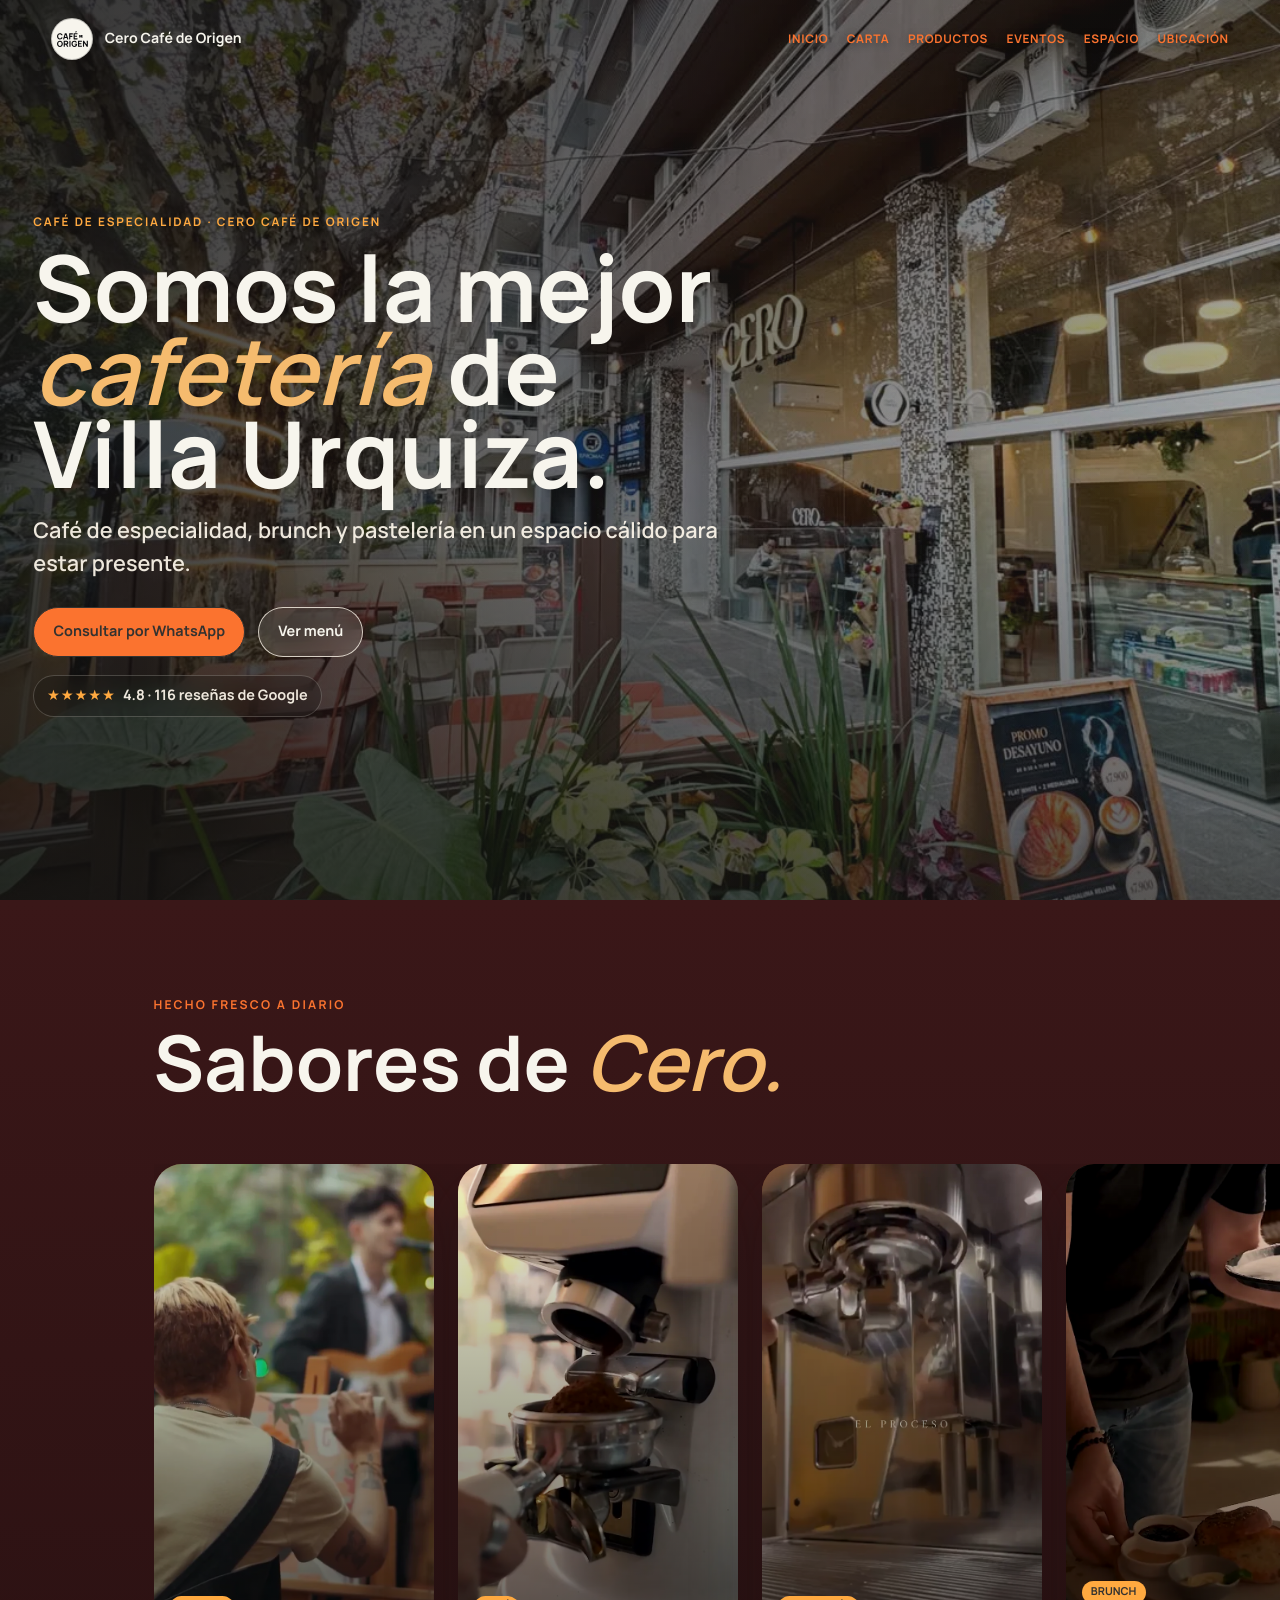
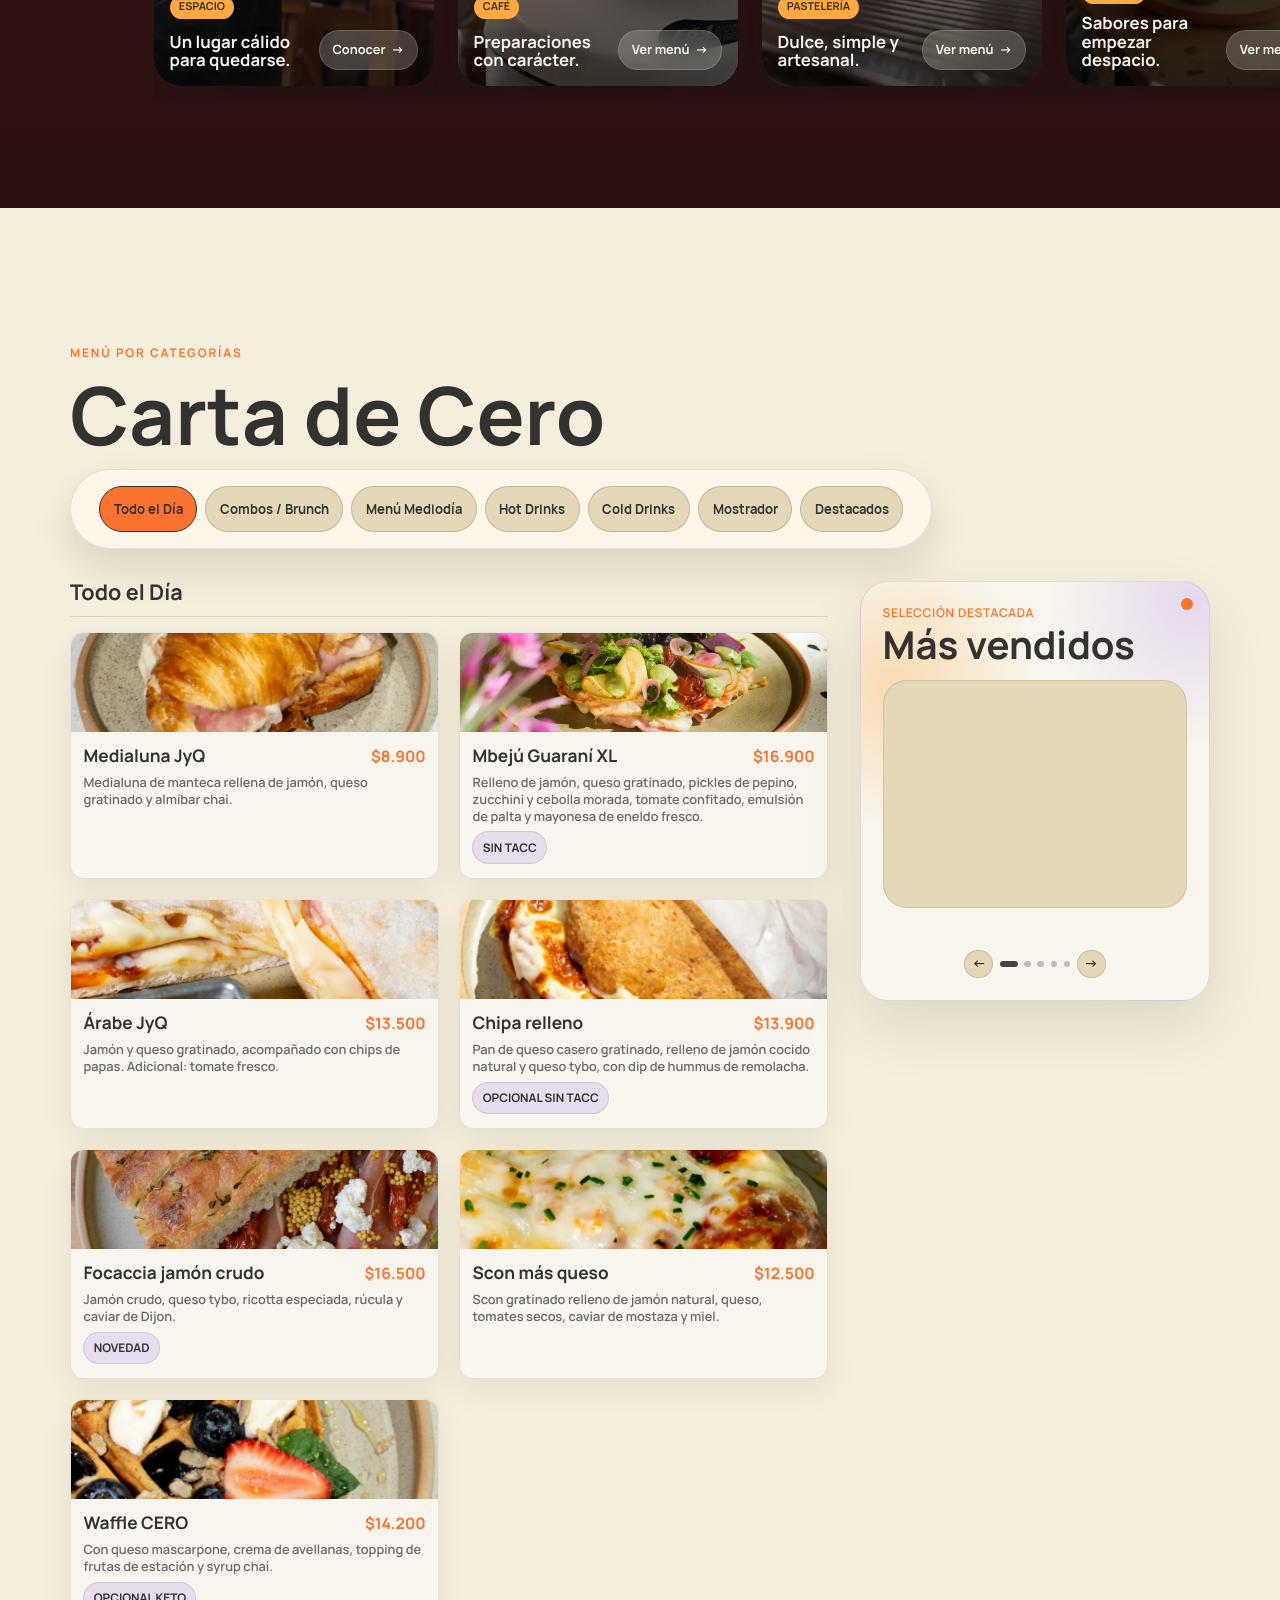
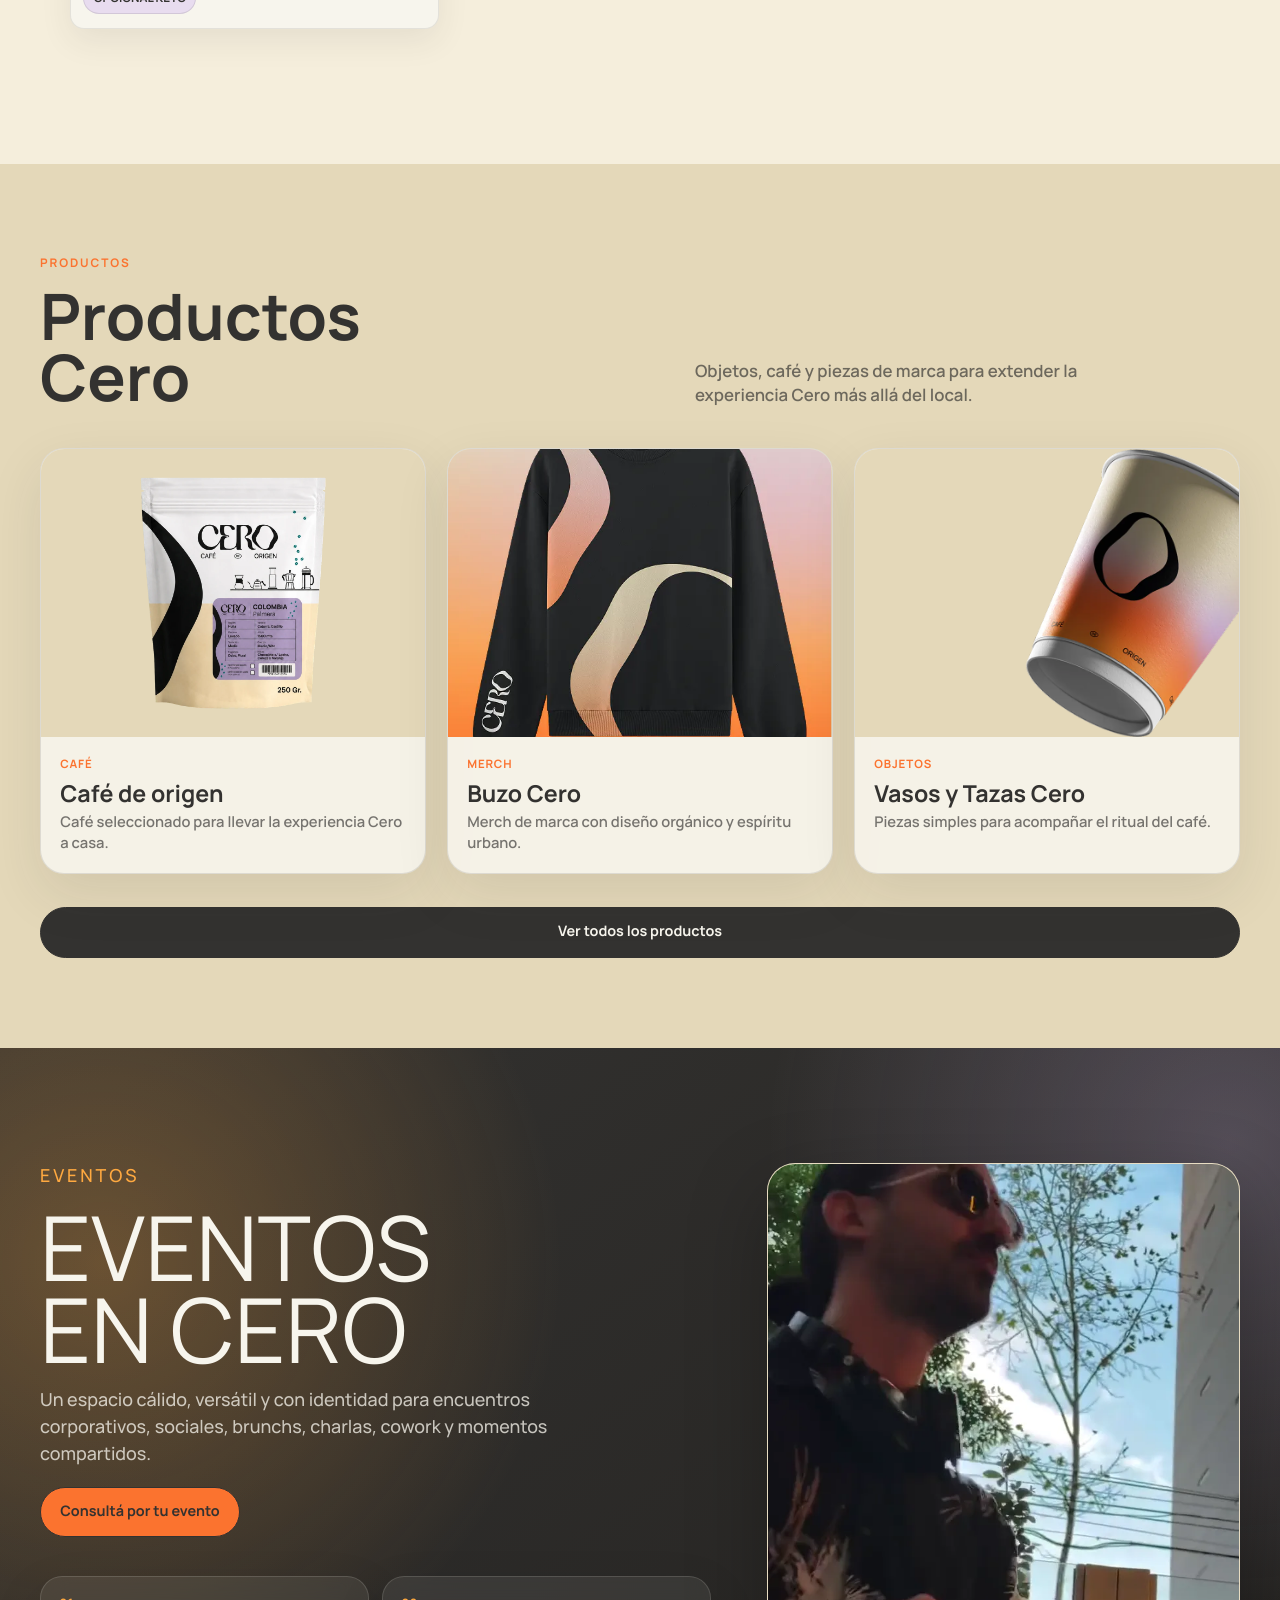
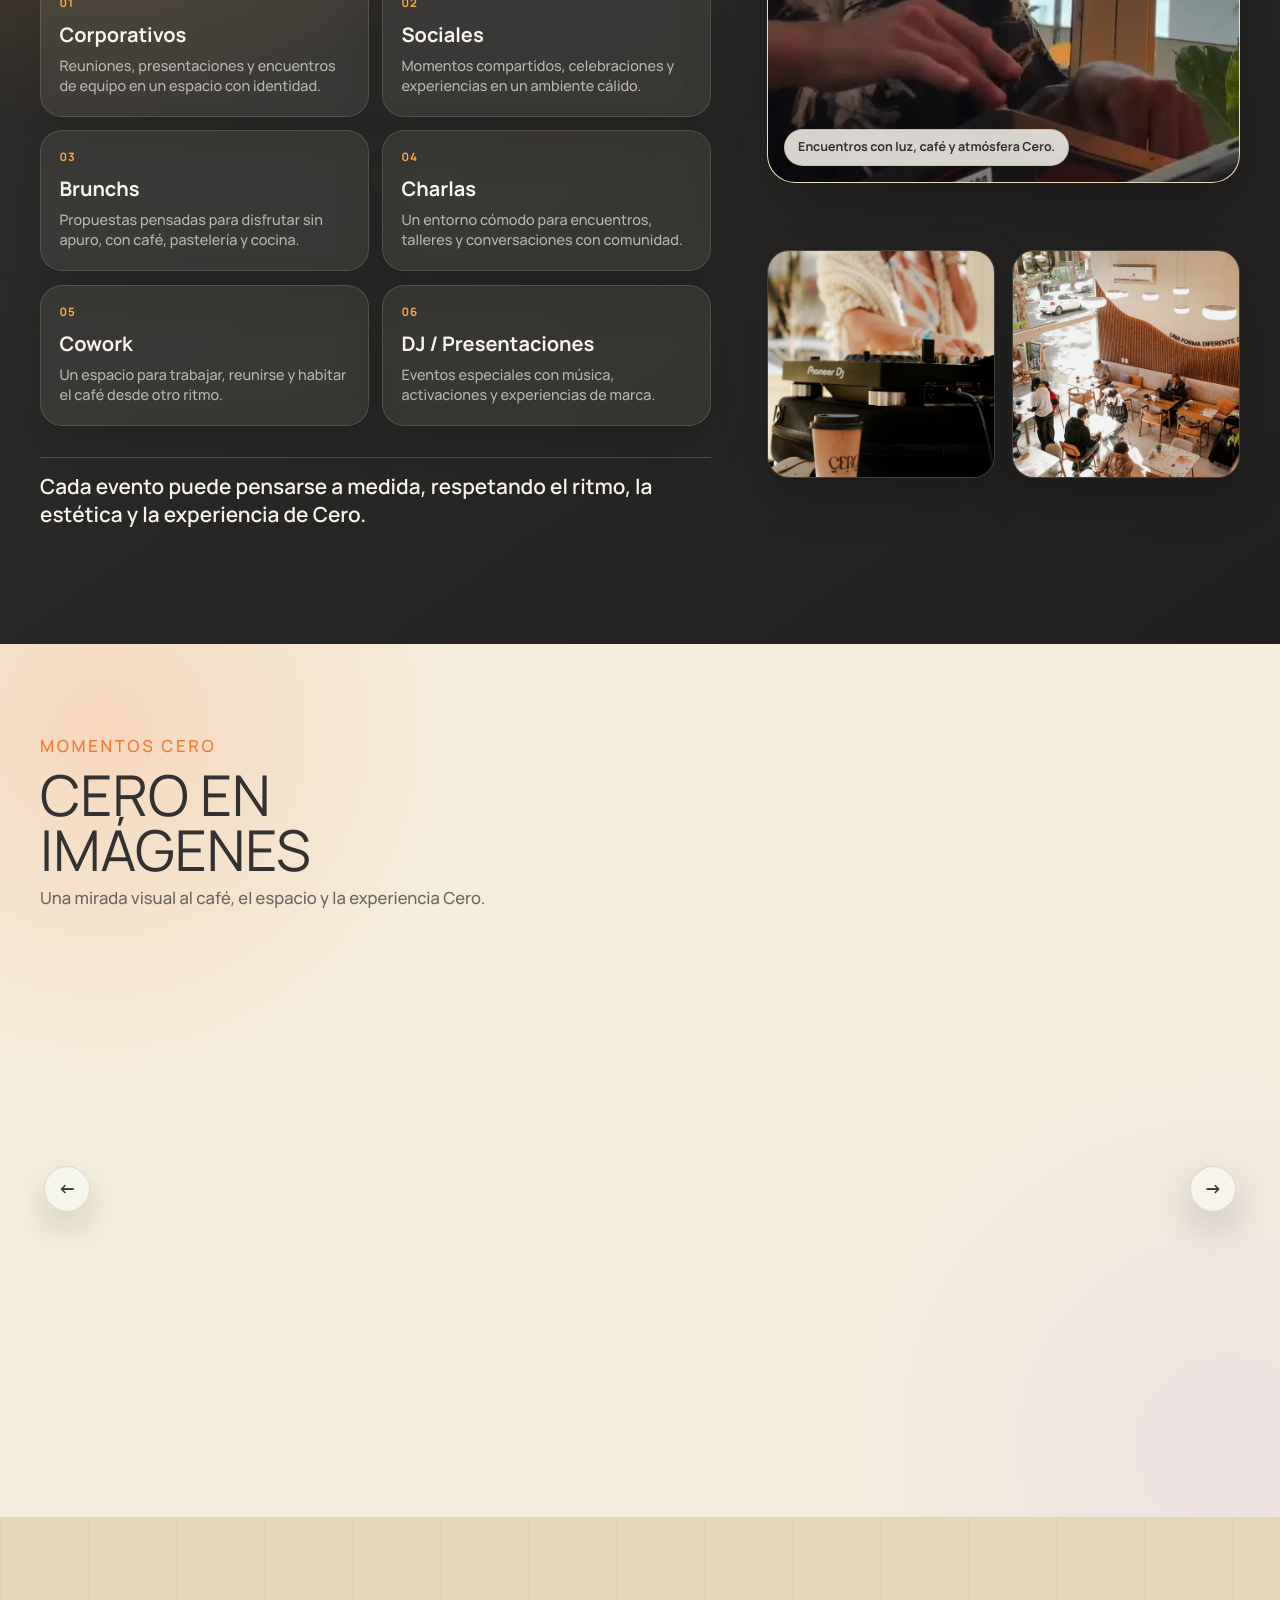
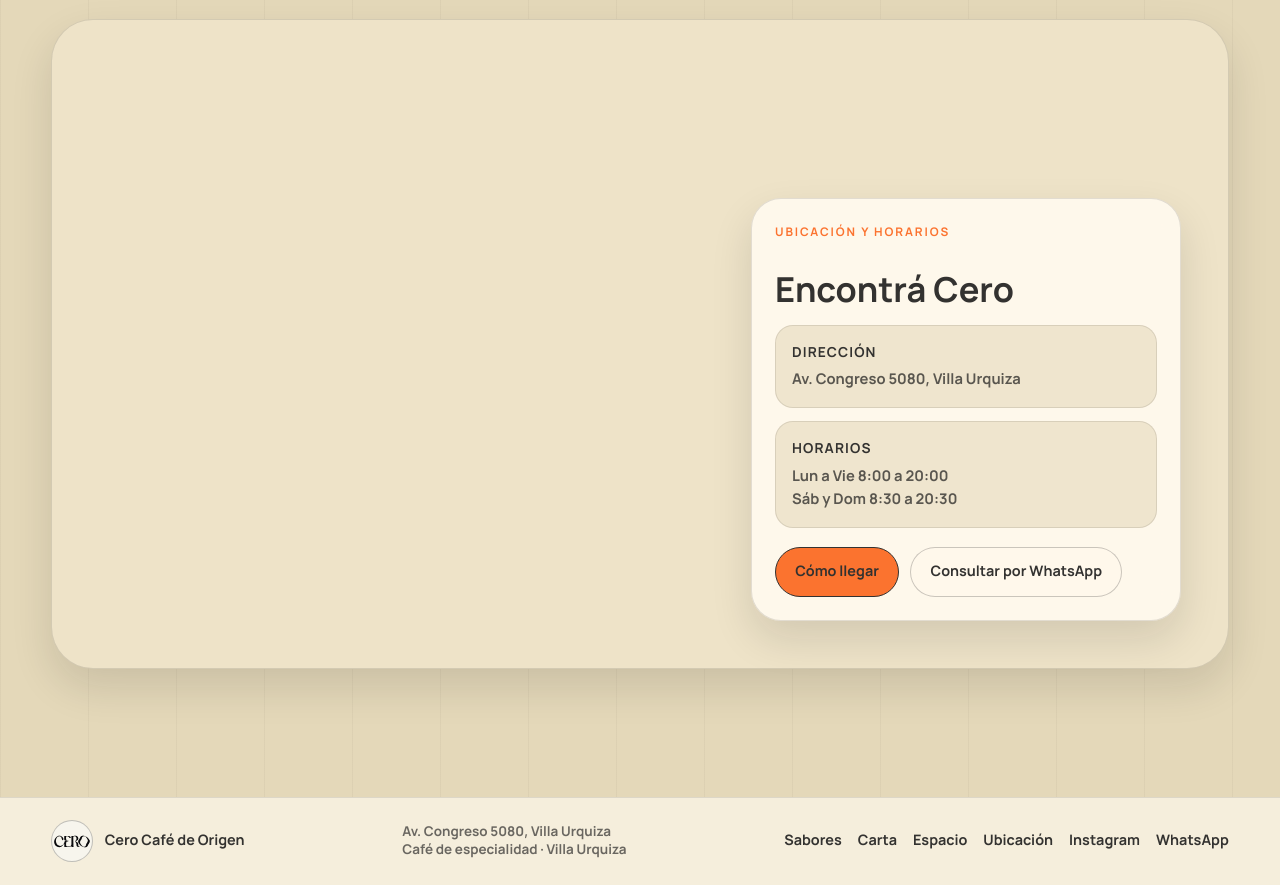
==== commit 77bb8da9: "Agregar cafés de origen y mejorar sección de productos" ====
--- a/index.html
+++ b/index.html
@@ -113,46 +113,39 @@
       </section>
 
       <section class="section menu-section" id="menu" aria-labelledby="menu-title">
-        <div class="menu-layout">
+        <div class="menu-container">
           <div class="section-heading menu-heading">
             <div class="menu-hero-copy">
               <p class="eyebrow">Menú por categorías</p>
               <h2 id="menu-title">Carta de Cero</h2>
-              <div class="menu-tabs" id="menu-tabs" role="tablist" aria-label="Categorías del menú" data-menu-tabs></div>
+              <div class="menu-tabs">
+                <div class="menu-tabs-scroll" id="menu-tabs" role="tablist" aria-label="Categorías del menú" data-menu-tabs>
+                  <div class="menu-tabs-track" data-menu-tabs-track></div>
+                </div>
+              </div>
               <p class="section-note" data-menu-status></p>
             </div>
           </div>
 
-          <aside class="menu-featured-card" aria-label="Más vendidos">
-            <div class="menu-featured-copy">
-              <p class="cero-eyebrow">Selección destacada</p>
-              <h3>Más vendidos</h3>
-            </div>
-
-            <div class="menu-featured-slider" data-featured-slider>
-              <article class="menu-featured-slide is-active" data-featured-slide>
-                <img src="assets/imagenes/menu-drive/Croissant.webp" alt="Croissant" width="1200" height="897" loading="eager" fetchpriority="high">
-                <p>Croissant</p>
-              </article>
-              <article class="menu-featured-slide" data-featured-slide>
-                <img data-src="assets/imagenes/menu/latte.webp" alt="Vanilla Latte" width="800" height="598" loading="lazy">
-                <p>Vanilla Latte</p>
-              </article>
-              <article class="menu-featured-slide" data-featured-slide>
-                <img data-src="assets/imagenes/menu-drive/Medialuna jyq.webp" alt="Medialuna JyQ" width="1200" height="896" loading="lazy">
-                <p>Medialuna JyQ</p>
-              </article>
-              <article class="menu-featured-slide" data-featured-slide>
-                <img data-src="assets/imagenes/menu-drive/Roll de Canela.webp" alt="Roll de canela" width="1200" height="896" loading="lazy">
-                <p>Roll de canela</p>
-              </article>
-            </div>
-
-            <div class="menu-featured-dots" aria-hidden="true" data-featured-dots></div>
-          </aside>
-
-          <div class="menu-shell">
-            <div class="menu-panel" id="menu-content" data-menu-panel></div>
+          <div class="menu-layout">
+            <div class="menu-shell">
+              <div class="menu-panel" id="menu-content" data-menu-panel></div>
+            </div>
+
+            <aside class="menu-featured-card" aria-label="Más vendidos">
+              <div class="menu-featured-copy">
+                <p class="cero-eyebrow">Selección destacada</p>
+                <h3>Más vendidos</h3>
+              </div>
+
+              <div class="menu-featured-slider" data-featured-slider></div>
+
+              <div class="menu-featured-controls" aria-label="Controles de Más vendidos">
+                <button class="menu-featured-control" type="button" aria-label="Ver producto anterior" data-featured-prev>←</button>
+                <div class="menu-featured-dots" data-featured-dots></div>
+                <button class="menu-featured-control" type="button" aria-label="Ver producto siguiente" data-featured-next>→</button>
+              </div>
+            </aside>
           </div>
         </div>
       </section>
@@ -169,8 +162,8 @@
 
           <div class="products-preview-grid" aria-label="Productos destacados">
             <article class="cero-product-card">
-              <figure class="cero-product-media">
-                <img src="assets/imagenes/productos/cafe-de-origen-250g.webp" alt="Café de origen Cero en presentación de 250 gramos" loading="lazy">
+              <figure class="cero-product-media product-coffee-preview-media">
+                <img src="assets/imagenes/productos/fotos%20cafe/cafe-cero-colombia-transparente.webp" alt="Packaging del café de origen Colombia de Cero" width="1000" height="1000" loading="lazy" decoding="async">
               </figure>
               <div class="cero-product-content">
                 <p class="cero-product-category">Café</p>
@@ -213,6 +206,15 @@
               <p class="eyebrow">EVENTOS</p>
               <h2 id="eventos-title">Eventos en Cero</h2>
               <p>Un espacio cálido, versátil y con identidad para encuentros corporativos, sociales, brunchs, charlas, cowork y momentos compartidos.</p>
+              <a
+                class="btn btn-primary events-whatsapp"
+                href="#"
+                target="_blank"
+                rel="noopener noreferrer"
+                aria-label="Consultar por un evento en CERO Café mediante WhatsApp"
+                data-whatsapp-link
+                data-whatsapp-message="Hola, quería consultar por la posibilidad de realizar un evento en CERO Café."
+              >Consultá por tu evento</a>
             </div>
 
             <div class="events-grid" aria-label="Tipos de eventos en Cero">
--- a/css/styles.css
+++ b/css/styles.css
@@ -956,12 +956,17 @@
   background: var(--color-paper);
 }
 
-.menu-section > * {
-  width: min(100%, var(--content-width));
+.menu-section > .menu-container {
+  width: min(100%, 1140px);
   margin-left: auto;
   margin-right: auto;
 }
 
+.menu-container {
+  display: grid;
+  gap: clamp(1.4rem, 3vw, 2rem);
+}
+
 .menu-shell {
   padding: 0;
 }
@@ -969,14 +974,13 @@
 .menu-layout {
   display: grid;
   grid-template-areas:
-    "heading"
-    "card"
-    "menu";
+    "menu"
+    "card";
   gap: clamp(1.4rem, 3vw, 2rem);
+  align-items: start;
 }
 
 .section-heading.menu-heading {
-  grid-area: heading;
   grid-template-columns: minmax(0, 1fr);
   align-items: start;
   gap: 1rem;
@@ -996,32 +1000,65 @@
 }
 
 .menu-tabs {
-  display: flex;
-  align-items: center;
-  justify-content: flex-start;
-  gap: 0.5rem;
-  flex-wrap: nowrap;
   width: fit-content;
   min-height: calc(44px + 2rem + 2px);
-  max-width: min(100%, 790px);
+  max-width: 100%;
   box-sizing: border-box;
   margin: 0.5rem 0 0;
-  padding: 1rem 1.15rem;
-  overflow-x: auto;
   background: rgba(255, 249, 237, 0.72);
   border: 1px solid rgba(17, 17, 17, 0.1);
   border-radius: 999px;
   box-shadow: var(--shadow-card);
+}
+
+.menu-tabs-scroll {
+  width: 100%;
+  max-width: 100%;
+  overflow-x: auto;
+  overflow-y: hidden;
+  border-radius: inherit;
+  overscroll-behavior-inline: contain;
+  scroll-padding-inline: 1.25rem;
+  scroll-behavior: smooth;
   scrollbar-width: none;
+  -ms-overflow-style: none;
   -webkit-overflow-scrolling: touch;
-}
-
-.menu-tabs::-webkit-scrollbar {
+  cursor: grab;
+}
+
+.menu-tabs-scroll::-webkit-scrollbar {
   display: none;
+}
+
+.menu-tabs-track {
+  display: flex;
+  align-items: center;
+  justify-content: center;
+  gap: 0.5rem;
+  width: max-content;
+  min-width: 100%;
+  box-sizing: border-box;
+  padding: 1rem 1.25rem;
+}
+
+.menu-tabs-track::before,
+.menu-tabs-track::after {
+  content: "";
+  flex: 0 0 0.25rem;
+}
+
+.menu-tabs-scroll.is-dragging,
+.menu-tabs-scroll.is-dragging .menu-tab {
+  cursor: grabbing;
+}
+
+.menu-tabs-scroll.is-dragging {
+  user-select: none;
 }
 
 .menu-tab {
   flex: 0 0 auto;
+  flex-shrink: 0;
   min-height: 44px;
   padding: 0.72rem 0.85rem;
   color: var(--color-negro);
@@ -1043,6 +1080,9 @@
 .menu-featured-card {
   position: relative;
   grid-area: card;
+  display: grid;
+  grid-template-rows: auto minmax(0, 1fr) auto;
+  gap: 1rem;
   overflow: hidden;
   justify-self: end;
   width: 100%;
@@ -1075,7 +1115,7 @@
   z-index: 2;
   display: grid;
   gap: 0.25rem;
-  margin-bottom: 1rem;
+  margin-bottom: 0;
 }
 
 .menu-featured-copy .cero-eyebrow {
@@ -1091,75 +1131,98 @@
 
 .menu-featured-slider {
   position: relative;
-  min-height: 300px;
+  width: 100%;
+  min-height: 0;
+  aspect-ratio: 4 / 3;
   isolation: isolate;
+  overflow: hidden;
+  border: 1px solid rgba(51, 50, 48, 0.12);
+  border-radius: 24px;
+  background: var(--color-concreto);
 }
 
 .menu-featured-slide {
   position: absolute;
   inset: 0;
-  display: grid;
-  grid-template-rows: minmax(0, 1fr) auto;
-  gap: 0.85rem;
   opacity: 0;
-  transform: translateY(10px);
-  transition: opacity 520ms ease, transform 520ms ease;
+  transition: opacity 520ms ease;
   pointer-events: none;
 }
 
 .menu-featured-slide.is-active {
   opacity: 1;
-  transform: translateY(0);
   pointer-events: auto;
 }
 
 .menu-featured-slide img {
+  display: block;
   width: 100%;
-  height: auto;
-  aspect-ratio: 4 / 3;
+  height: 100%;
   object-fit: cover;
   object-position: center;
   padding: 0;
-  overflow: hidden;
-  background: var(--color-concreto);
-  border: 1px solid rgba(51, 50, 48, 0.12);
-  border-radius: 24px;
+  border-radius: inherit;
   transition: transform 650ms ease, filter 650ms ease;
+}
+
+.menu-featured-slide:nth-child(2) img {
+  object-position: center 58%;
+}
+
+.menu-featured-slide:nth-child(3) img {
+  object-position: center 55%;
 }
 
 .menu-featured-slide.is-active:hover img {
   transform: scale(1.025);
 }
 
-.menu-featured-slide p {
-  display: inline-flex;
-  width: fit-content;
-  margin: 0;
-  padding: 0.45rem 0.8rem;
+.menu-featured-controls {
+  display: flex;
+  justify-content: center;
+  align-items: center;
+  gap: 0.4rem;
+  min-height: 1.8rem;
+}
+
+.menu-featured-dots {
+  display: flex;
+  align-items: center;
+  gap: 0.4rem;
+}
+
+.menu-featured-control {
+  display: inline-grid;
+  place-items: center;
+  width: 1.8rem;
+  height: 1.8rem;
+  padding: 0;
   color: var(--color-negro-cero);
   background: var(--color-concreto);
   border: 1px solid rgba(51, 50, 48, 0.16);
-  border-radius: 999px;
-  font-size: 0.9rem;
-  font-weight: 600;
-  line-height: 1;
-}
-
-.menu-featured-dots {
-  position: absolute;
-  right: 1.2rem;
-  bottom: 1.2rem;
-  z-index: 3;
-  display: flex;
-  gap: 0.4rem;
+  border-radius: 50%;
+  font: inherit;
+  font-size: 0.85rem;
+  font-weight: 800;
+  cursor: pointer;
+  transition: transform 180ms ease, background 180ms ease;
+}
+
+.menu-featured-control:hover {
+  background: var(--color-naranja-suave);
+  transform: translateY(-1px);
 }
 
 .menu-featured-dot {
+  flex: 0 0 auto;
   width: 0.42rem;
   height: 0.42rem;
+  padding: 0;
   background: currentColor;
+  border: 0;
   border-radius: 999px;
   opacity: 0.24;
+  cursor: pointer;
   transition: width 220ms ease, opacity 220ms ease;
 }
 
@@ -1170,25 +1233,25 @@
 
 @media (max-width: 768px) {
   .menu-tabs {
-    justify-content: flex-start;
-    flex-wrap: nowrap;
     width: 100%;
     min-height: calc(44px + 1.8rem + 2px);
     max-width: 100%;
     margin: 0.5rem 0 0;
-    padding: 0.9rem;
-    overflow-x: auto;
-    scroll-snap-type: x proximity;
-    -webkit-overflow-scrolling: touch;
-    scrollbar-width: none;
-  }
-
-  .menu-tabs::-webkit-scrollbar {
-    display: none;
+  }
+
+  .menu-tabs-scroll {
+    scroll-padding-inline: 1rem;
+  }
+
+  .menu-tabs-track {
+    padding: 0.9rem 1rem;
+  }
+
+  .menu-tabs-track::after {
+    flex-basis: 1.75rem;
   }
 
   .menu-tab {
-    scroll-snap-align: start;
     white-space: nowrap;
   }
 
@@ -1196,7 +1259,15 @@
     justify-self: stretch;
     max-width: none;
     width: 100%;
-    min-height: 390px;
+    min-height: 0;
+  }
+}
+
+@media (prefers-reduced-motion: reduce) {
+  .menu-featured-slide,
+  .menu-featured-slide img,
+  .menu-featured-dot {
+    transition: none;
   }
 }
 
@@ -1207,6 +1278,19 @@
 
 .menu-panel:empty {
   display: none;
+}
+
+.menu-group-note {
+  margin: 0;
+  padding: 0.9rem 1rem;
+  color: var(--color-negro-cero);
+  background: rgba(251, 115, 47, 0.1);
+  border: 1px solid rgba(251, 115, 47, 0.26);
+  border-radius: 14px;
+  font-size: clamp(0.78rem, 1.25vw, 0.88rem);
+  font-weight: 800;
+  line-height: 1.45;
+  white-space: pre-line;
 }
 
 .menu-subcategory {
@@ -1235,6 +1319,15 @@
   color: rgba(17, 17, 17, 0.62);
   font-size: 0.88rem;
   font-weight: 700;
+  line-height: 1.45;
+  white-space: pre-line;
+}
+
+.menu-subcategory.is-winter-drinks {
+  padding: clamp(0.9rem, 2vw, 1.2rem);
+  background: linear-gradient(145deg, rgba(215, 193, 241, 0.52), rgba(255, 249, 237, 0.72));
+  border: 1px solid rgba(121, 83, 160, 0.18);
+  border-radius: 20px;
 }
 
 .menu-card-grid {
@@ -1288,6 +1381,38 @@
   transition: transform 650ms ease, filter 650ms ease;
 }
 
+.menu-product-placeholder {
+  display: grid;
+  place-items: center;
+  width: 100%;
+  height: 100%;
+  background:
+    radial-gradient(circle at 18% 20%, rgba(255, 169, 64, 0.48), transparent 30%),
+    radial-gradient(circle at 86% 12%, rgba(215, 193, 241, 0.58), transparent 32%),
+    var(--color-concreto);
+}
+
+.menu-product-placeholder img,
+.menu-product-image-button:disabled .menu-product-placeholder img {
+  width: min(28%, 120px);
+  height: auto;
+  object-fit: contain;
+  opacity: 0.18;
+}
+
+.menu-product-card.image-con-texto .menu-product-media img {
+  object-position: center 58%;
+}
+
+.menu-product-card.image-contain .menu-product-media {
+  background: var(--color-blanco-cero);
+}
+
+.menu-product-card.image-contain .menu-product-media img {
+  object-fit: contain;
+  object-position: center;
+}
+
 .menu-product-card:hover .menu-product-media img {
   transform: scale(1.025);
 }
@@ -1310,6 +1435,15 @@
   font-size: clamp(0.98rem, 1.35vw, 1.08rem);
   line-height: 1.08;
   font-weight: 800;
+}
+
+.menu-product-card.is-composite .menu-product-header {
+  grid-template-columns: minmax(0, 1fr);
+  gap: 0.3rem;
+}
+
+.menu-product-card.is-composite .menu-price {
+  white-space: normal;
 }
 
 .menu-product-description {
@@ -1319,6 +1453,7 @@
   font-size: 0.8rem;
   font-weight: 600;
   line-height: 1.32;
+  white-space: pre-line;
 }
 
 .menu-price {
@@ -1584,6 +1719,142 @@
   font-size: 0.92rem;
   font-weight: 600;
   line-height: 1.42;
+}
+
+.cero-product-size {
+  margin: 0;
+  color: rgba(51, 50, 48, 0.66);
+  font-size: 0.86rem;
+  font-weight: 800;
+}
+
+.cero-product-options {
+  display: flex;
+  flex-wrap: wrap;
+  gap: 0.42rem;
+  margin: 0.2rem 0 0;
+  padding: 0;
+  list-style: none;
+}
+
+.cero-product-options li {
+  padding: 0.4rem 0.58rem;
+  color: var(--color-negro-cero);
+  background: rgba(215, 193, 241, 0.38);
+  border: 1px solid rgba(51, 50, 48, 0.12);
+  border-radius: 999px;
+  font-size: 0.72rem;
+  font-weight: 700;
+  line-height: 1.2;
+}
+
+.coffee-origin-card {
+  background: rgba(247, 245, 237, 0.96);
+}
+
+.coffee-origin-media {
+  position: relative;
+  display: block;
+  width: 100%;
+  margin: 0;
+  padding: 0;
+  overflow: hidden;
+  color: inherit;
+  aspect-ratio: 1;
+  background:
+    radial-gradient(circle at 82% 14%, rgba(215, 193, 241, 0.28), transparent 34%),
+    var(--color-blanco-cero);
+  border: 0;
+  cursor: pointer;
+  font: inherit;
+  -webkit-appearance: none;
+  appearance: none;
+}
+
+.coffee-origin-media::after {
+  content: "";
+  position: absolute;
+  inset: 0;
+  z-index: 2;
+  pointer-events: none;
+  border: 1px solid rgba(51, 50, 48, 0.08);
+  border-radius: inherit;
+}
+
+.coffee-origin-image {
+  position: absolute;
+  inset: 0;
+  width: 100%;
+  height: 100%;
+  object-fit: cover;
+  object-position: center;
+  transform: scale(1);
+  transition: opacity 420ms ease, transform 650ms ease;
+}
+
+.coffee-origin-packaging {
+  opacity: 1;
+}
+
+.coffee-origin-label {
+  opacity: 0;
+  transform: scale(0.985);
+}
+
+.coffee-origin-media.is-showing-label .coffee-origin-packaging {
+  opacity: 0;
+  transform: scale(1.018);
+}
+
+.coffee-origin-media.is-showing-label .coffee-origin-label {
+  opacity: 1;
+  transform: scale(1);
+}
+
+.coffee-origin-content {
+  gap: 0.45rem;
+}
+
+.product-coffee-preview-media img {
+  object-fit: contain;
+  transform: scale(0.94);
+}
+
+.cero-product-card:hover .product-coffee-preview-media img {
+  transform: scale(0.965);
+}
+
+@media (hover: hover) and (pointer: fine) {
+  .coffee-origin-media:hover .coffee-origin-packaging {
+    opacity: 0;
+    transform: scale(1.018);
+  }
+
+  .coffee-origin-media:hover .coffee-origin-label {
+    opacity: 1;
+    transform: scale(1);
+  }
+}
+
+@media (hover: none) {
+  .coffee-origin-media::before {
+    content: attr(data-touch-hint);
+    position: absolute;
+    right: 0.8rem;
+    bottom: 0.8rem;
+    z-index: 3;
+    padding: 0.48rem 0.66rem;
+    color: var(--color-negro-cero);
+    background: rgba(247, 245, 237, 0.88);
+    border: 1px solid rgba(51, 50, 48, 0.15);
+    border-radius: 999px;
+    box-shadow: 0 8px 24px rgba(51, 50, 48, 0.1);
+    font-size: 0.7rem;
+    font-weight: 700;
+    line-height: 1;
+    pointer-events: none;
+    backdrop-filter: blur(10px);
+  }
 }
 
 .products-preview-link {
@@ -1656,6 +1927,11 @@
   font-size: clamp(1rem, 1.5vw, 1.12rem);
   font-weight: 500;
   line-height: 1.5;
+}
+
+.events-whatsapp {
+  justify-self: start;
+  margin-top: 0.25rem;
 }
 
 .events-grid {
@@ -2028,10 +2304,12 @@
 
 .products-filter-bar {
   display: flex;
-  gap: 0.55rem;
+  justify-content: space-between;
+  gap: 0.3rem;
+  width: 100%;
   max-width: 100%;
   overflow-x: auto;
-  padding: 0.8rem;
+  padding: 0.5rem;
   background: rgba(247, 245, 237, 0.76);
   border: 1px solid rgba(51, 50, 48, 0.1);
   border-radius: 999px;
@@ -2043,16 +2321,16 @@
 }
 
 .products-filter {
-  flex: 0 0 auto;
-  min-height: 40px;
-  padding: 0.65rem 0.9rem;
+  flex: 1 1 0;
+  min-height: 42px;
+  padding: 0.65rem 0.55rem;
   color: var(--color-negro-cero);
   background: var(--color-concreto);
   border: 1px solid rgba(51, 50, 48, 0.14);
   border-radius: 999px;
   cursor: pointer;
   font: inherit;
-  font-size: 0.82rem;
+  font-size: 0.78rem;
   font-weight: 800;
 }
 
@@ -2279,6 +2557,20 @@
     align-items: end;
   }
 
+  .products-filter-bar {
+    justify-self: end;
+    justify-content: flex-start;
+    width: fit-content;
+    gap: 0.45rem;
+    padding: 0.55rem;
+  }
+
+  .products-filter {
+    flex: 0 0 auto;
+    padding-inline: 0.9rem;
+    font-size: 0.82rem;
+  }
+
   .products-preview-grid,
   .products-catalog-grid {
     grid-template-columns: repeat(2, minmax(0, 1fr));
@@ -2308,17 +2600,15 @@
 
 }
 
-@media (min-width: 900px) {
+@media (min-width: 901px) {
   .menu-layout {
     grid-template-columns: minmax(0, 1fr) minmax(300px, 350px);
-    grid-template-areas:
-      "heading card"
-      "menu card";
-    align-items: start;
+    grid-template-areas: "menu card";
     column-gap: clamp(1.4rem, 3vw, 2rem);
-    row-gap: clamp(1rem, 2.5vw, 1.5rem);
-  }
-
+  }
+}
+
+@media (min-width: 900px) {
   .nav-toggle {
     display: none;
   }
@@ -2369,6 +2659,20 @@
 }
 
 @media (max-width: 900px) {
+  .menu-featured-card {
+    position: static;
+    justify-self: stretch;
+    width: 100%;
+    max-width: none;
+    margin-top: 0.5rem;
+  }
+
+  .menu-featured-card::before {
+    position: static;
+    display: block;
+    float: right;
+  }
+
   .events-container {
     grid-template-columns: 1fr;
   }
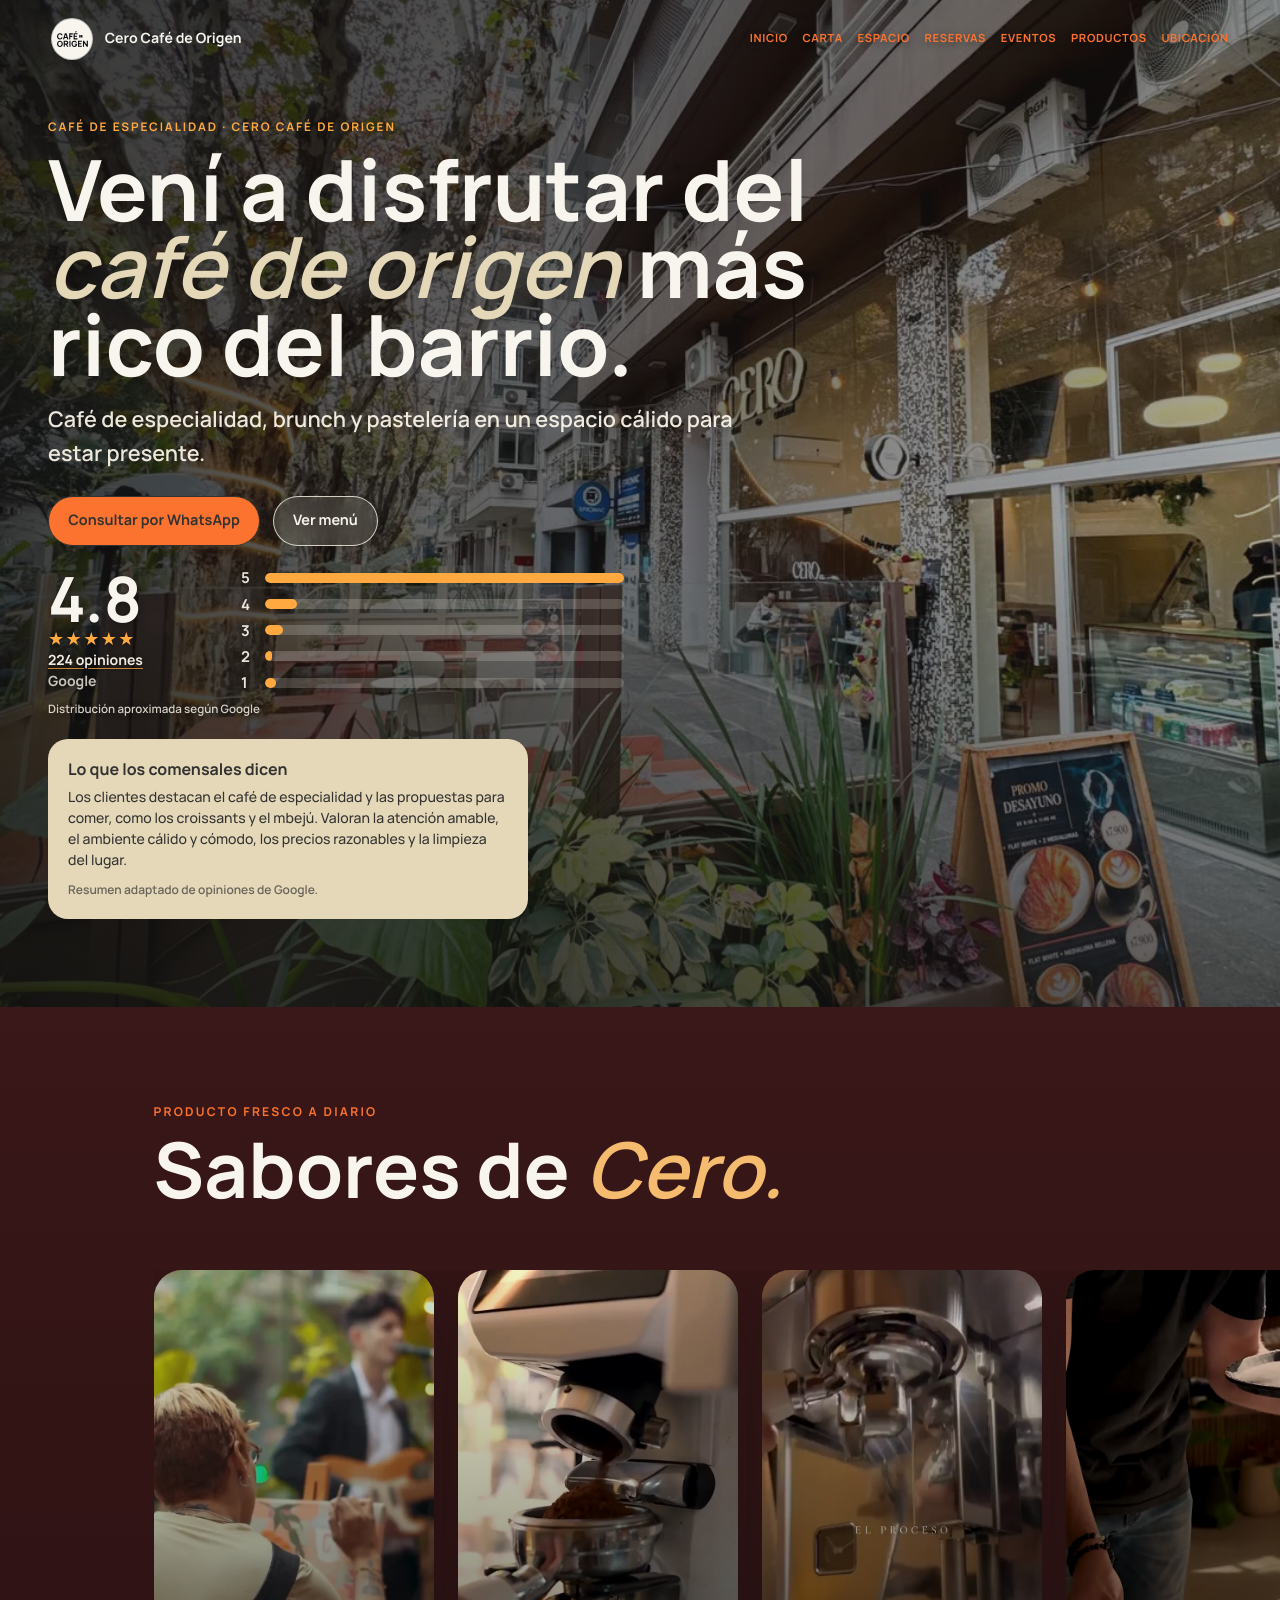
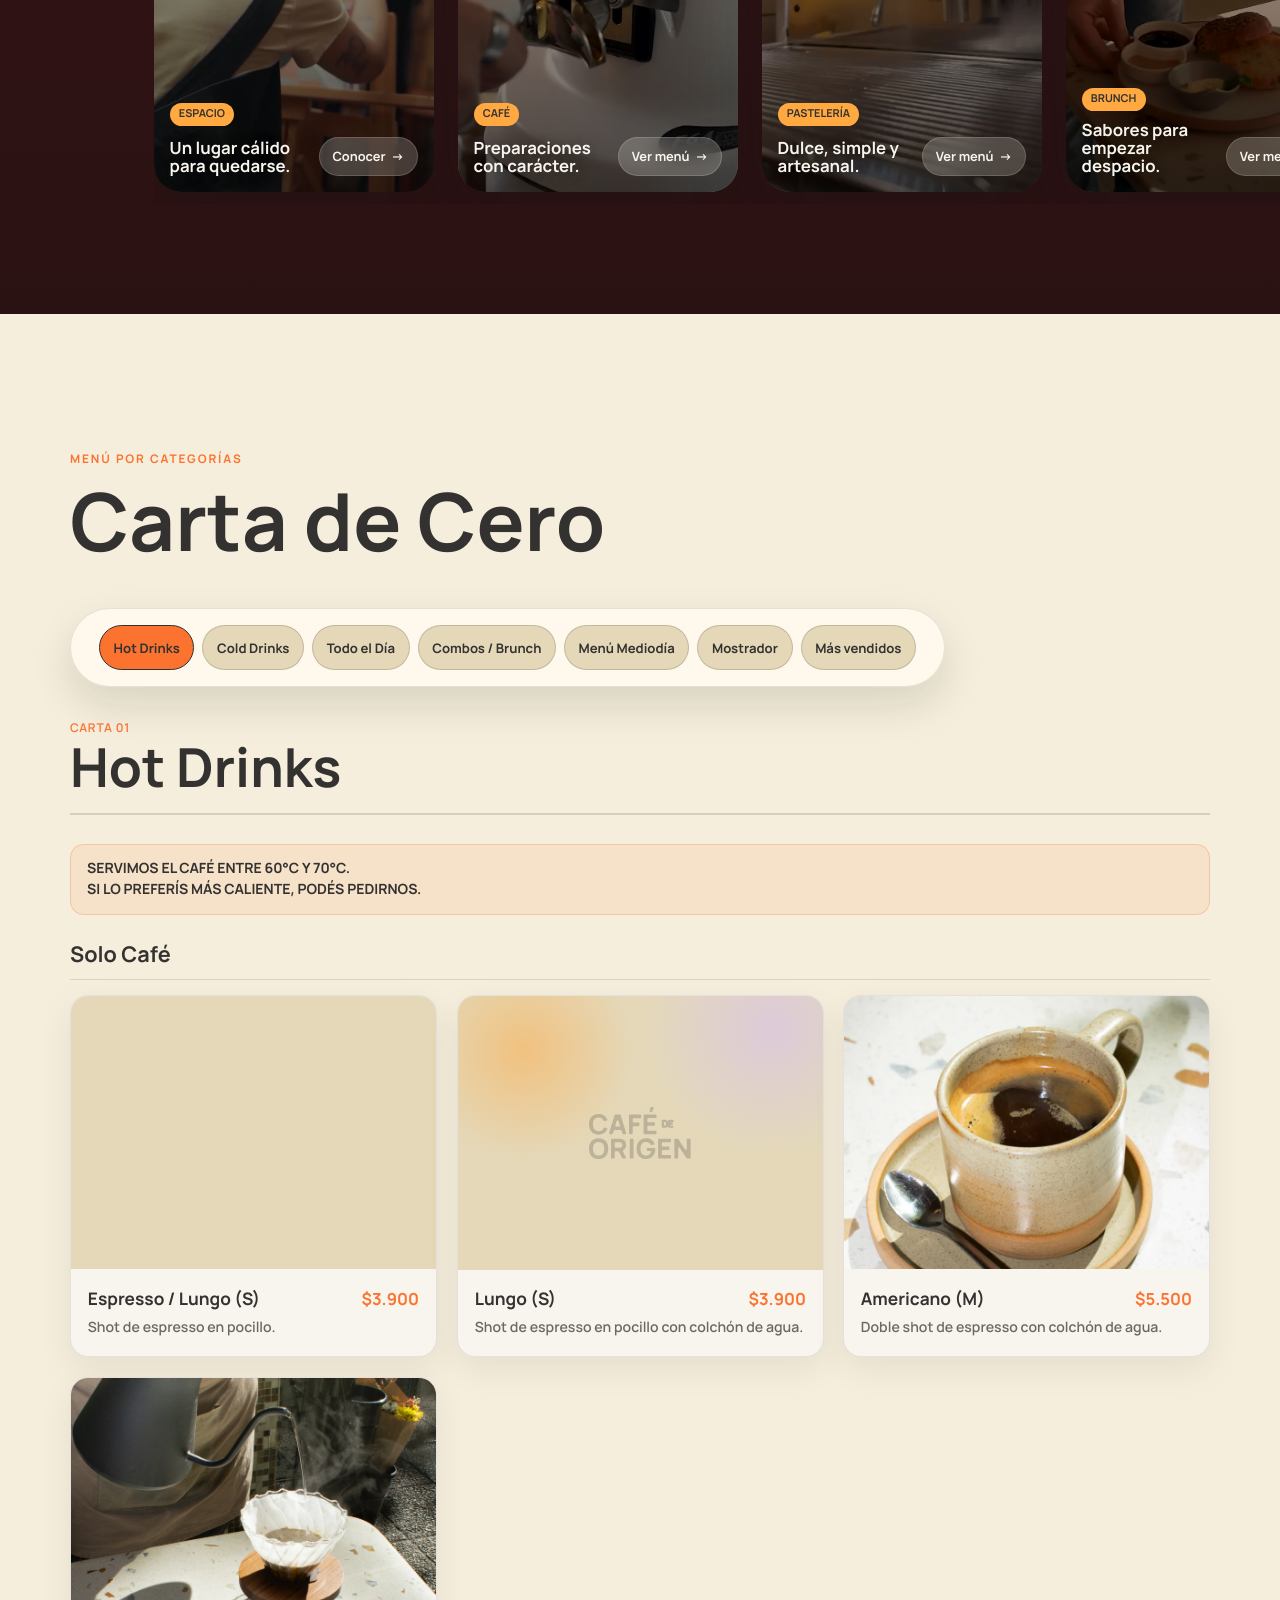
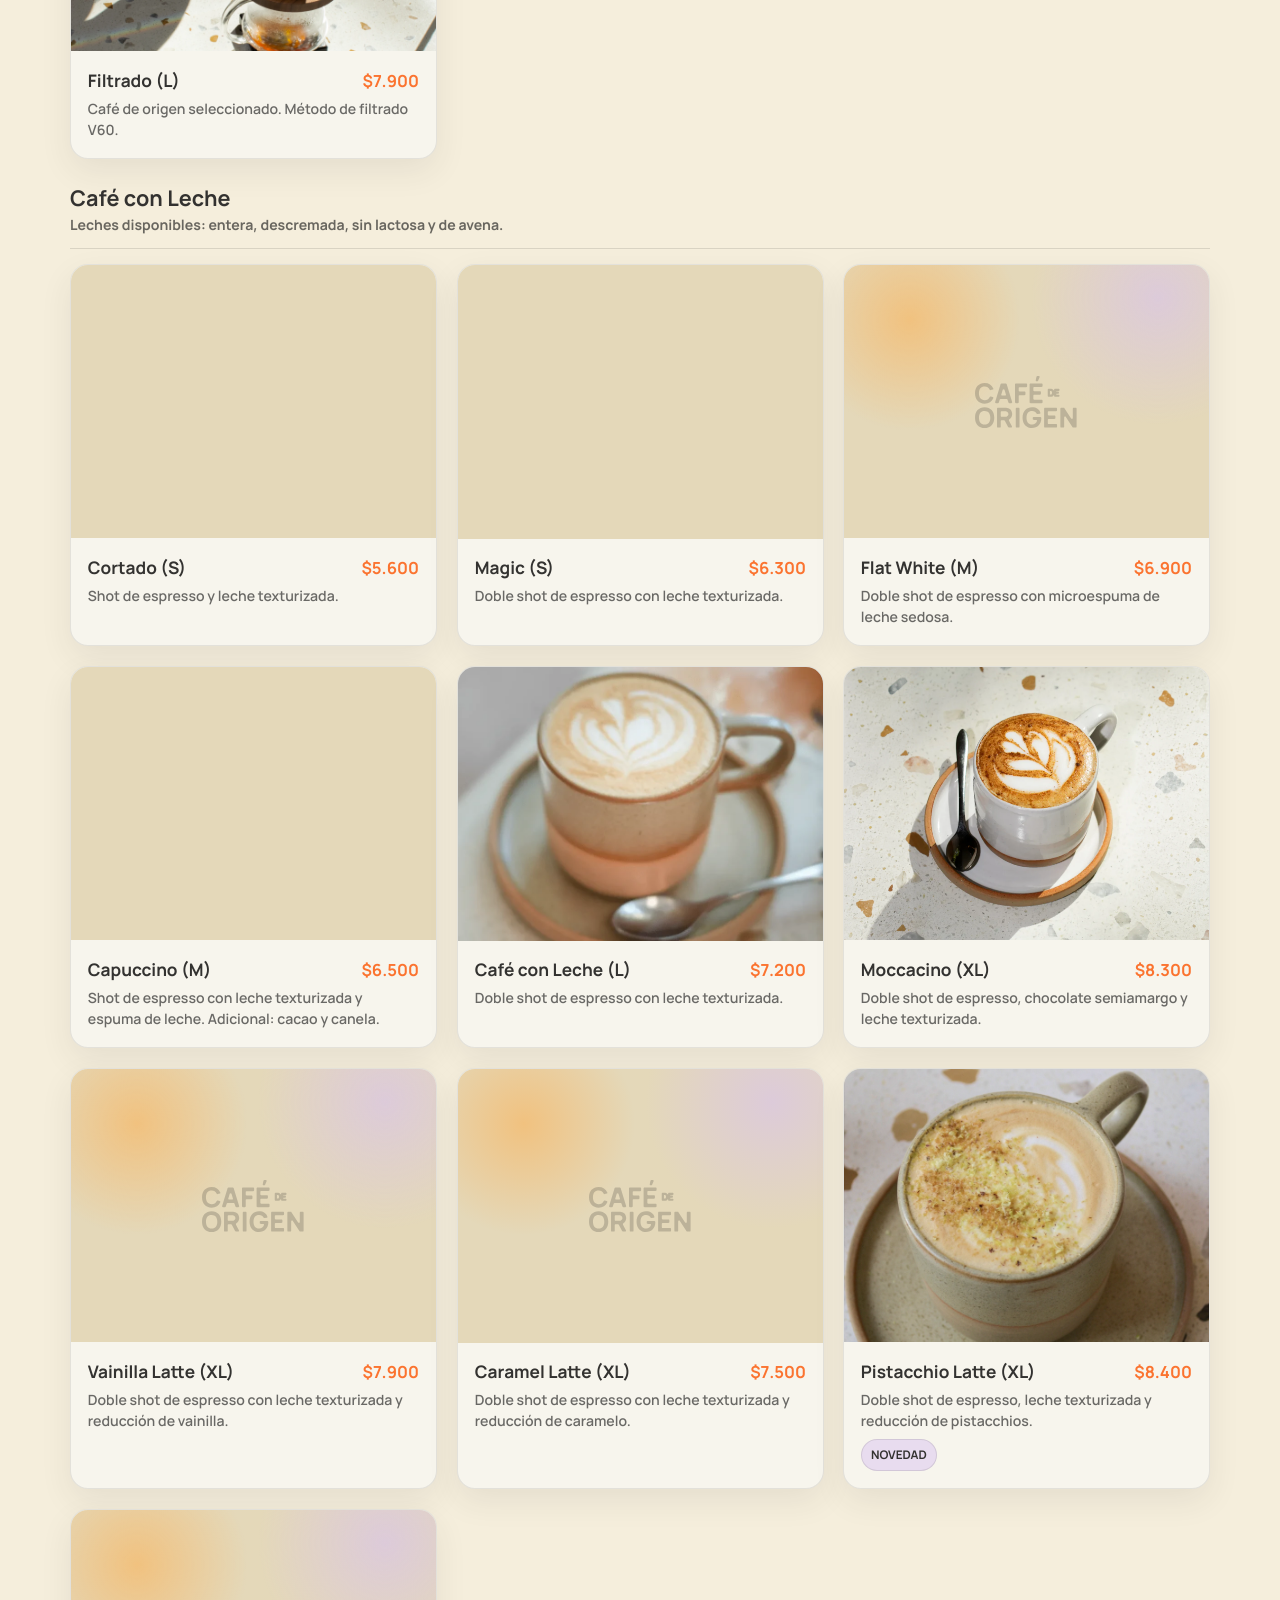
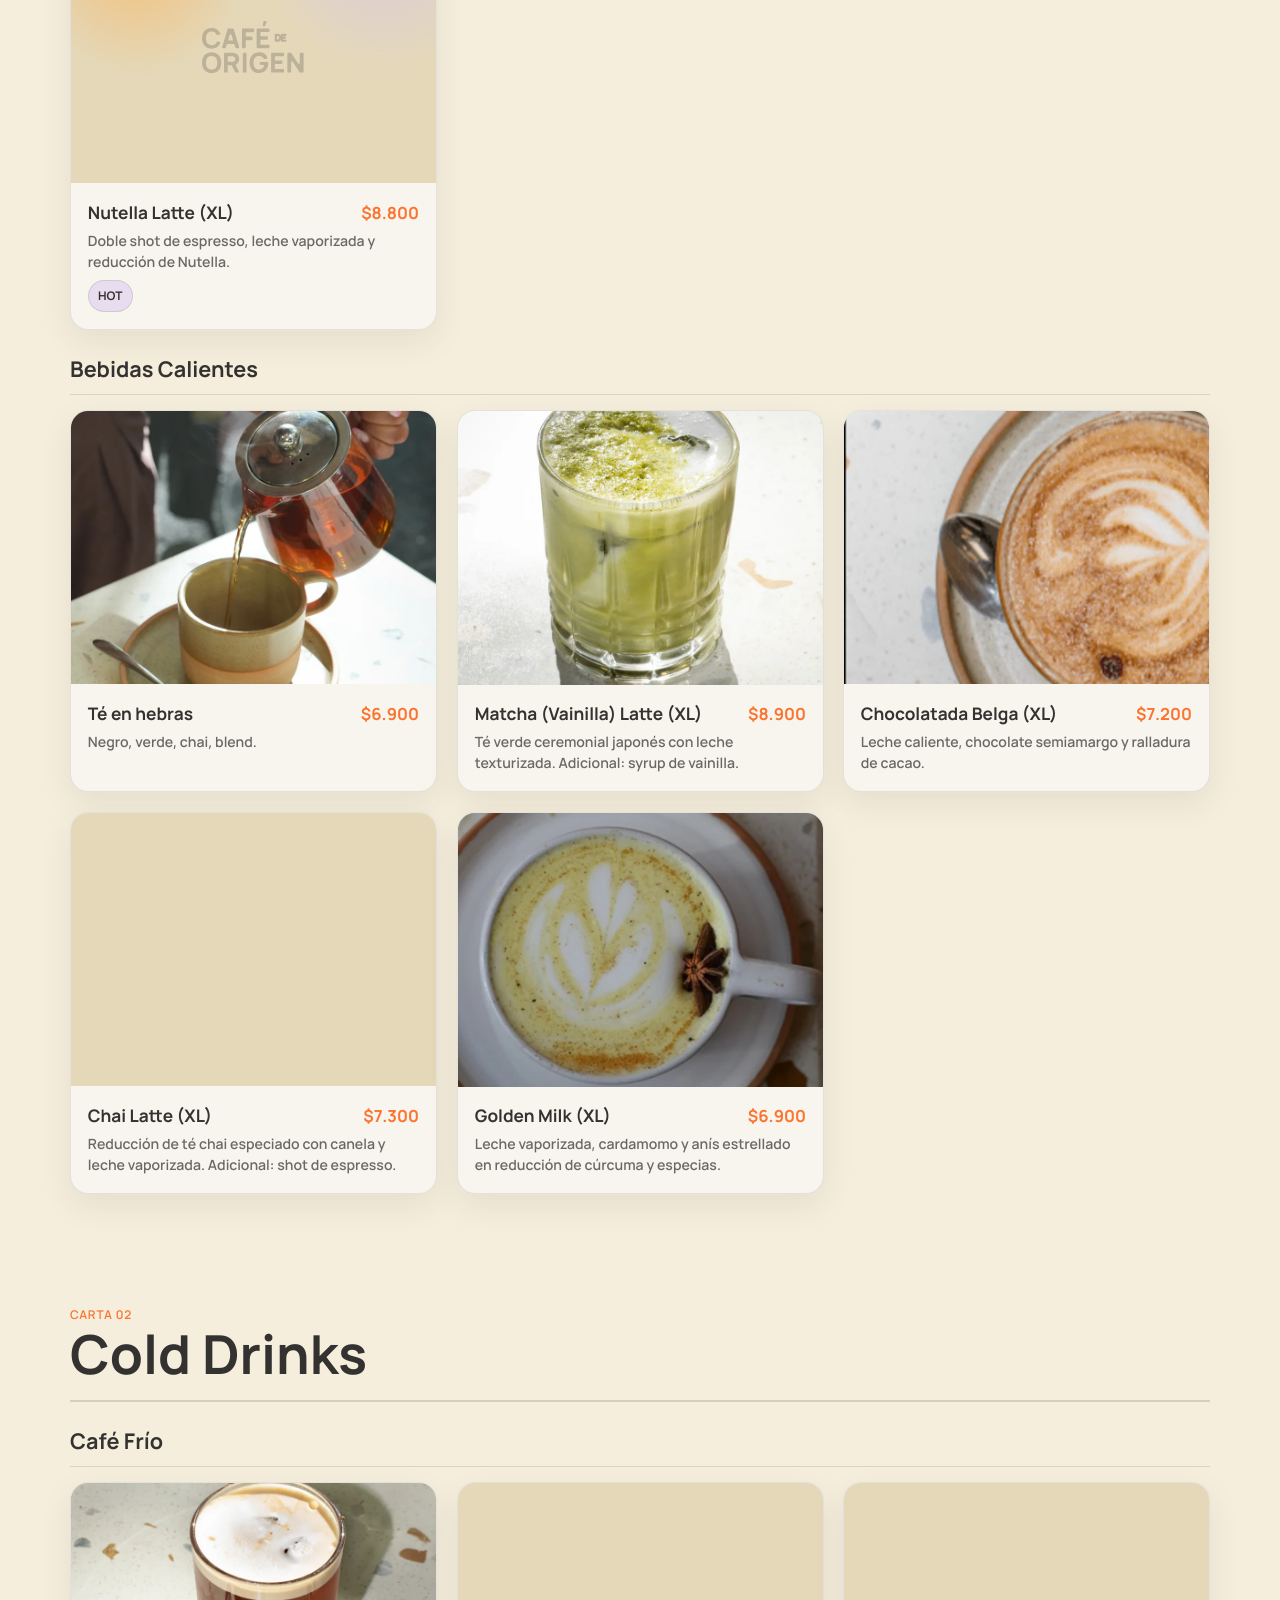
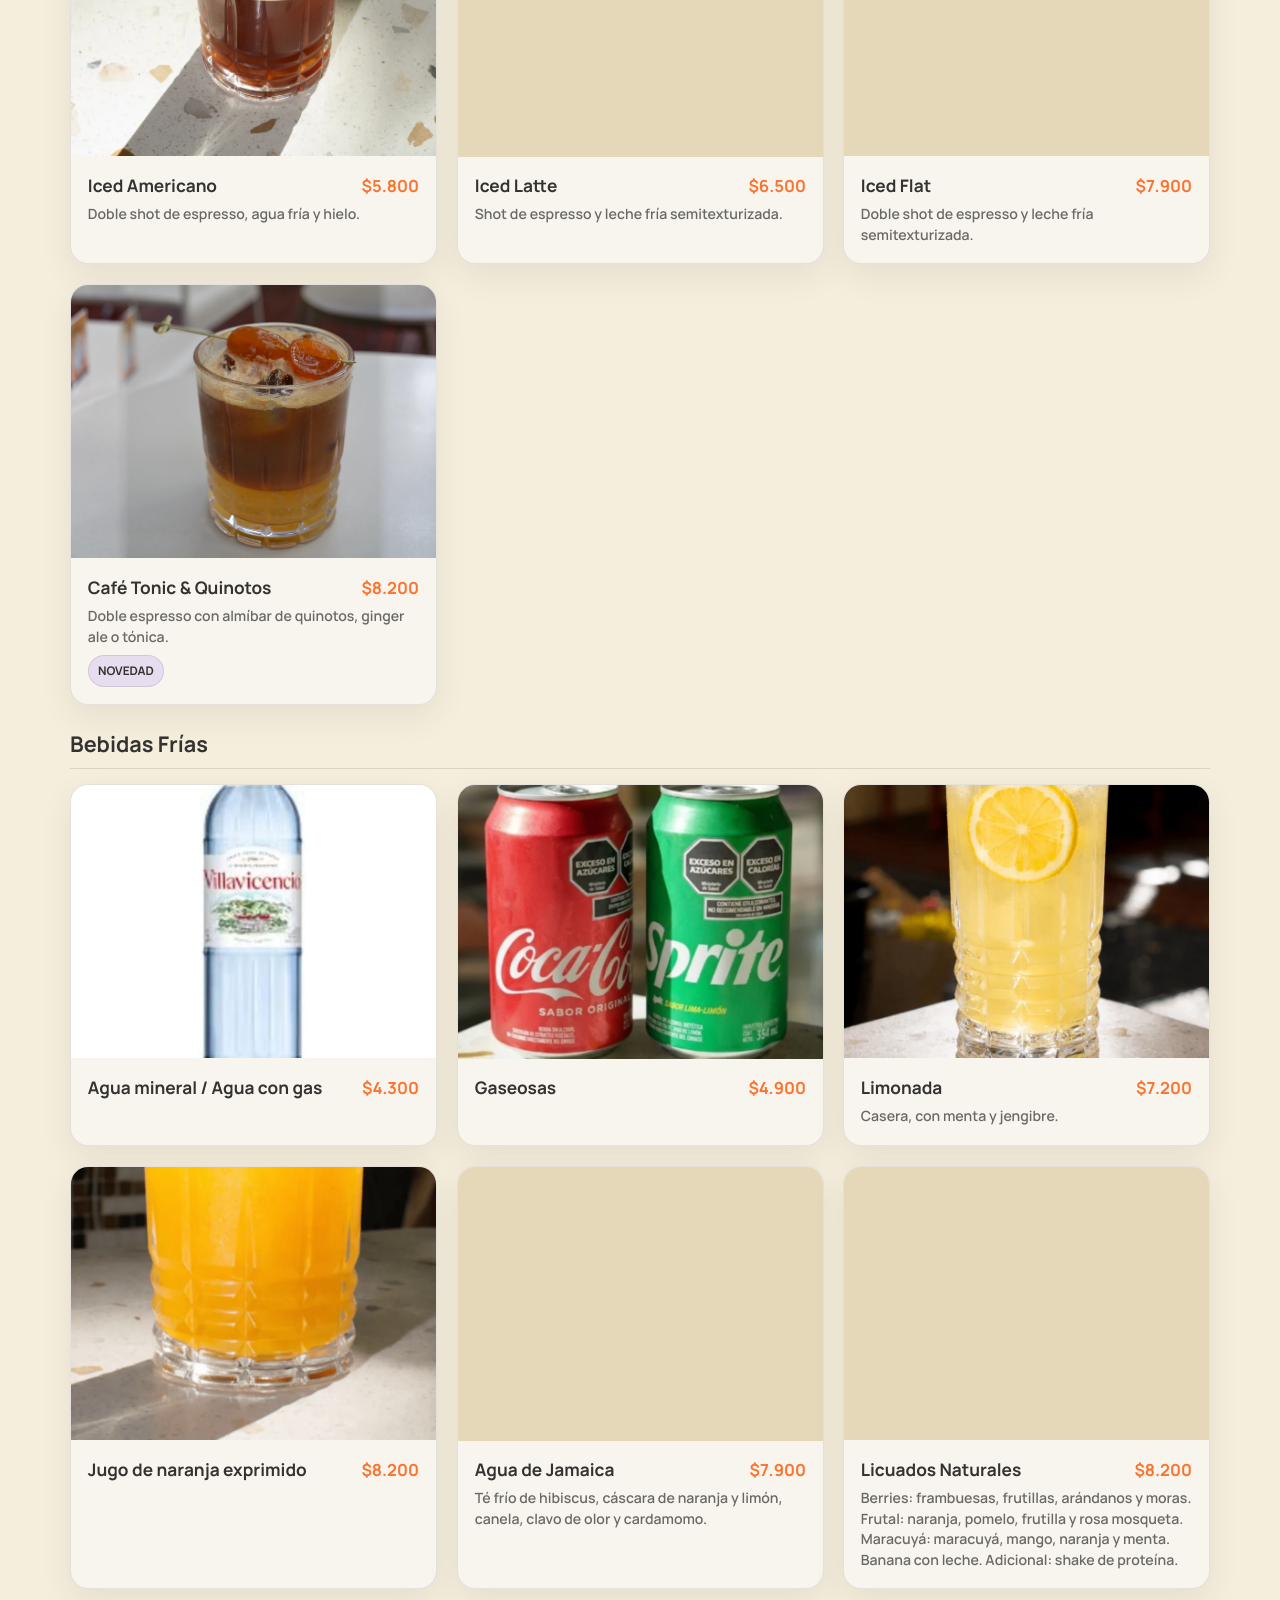
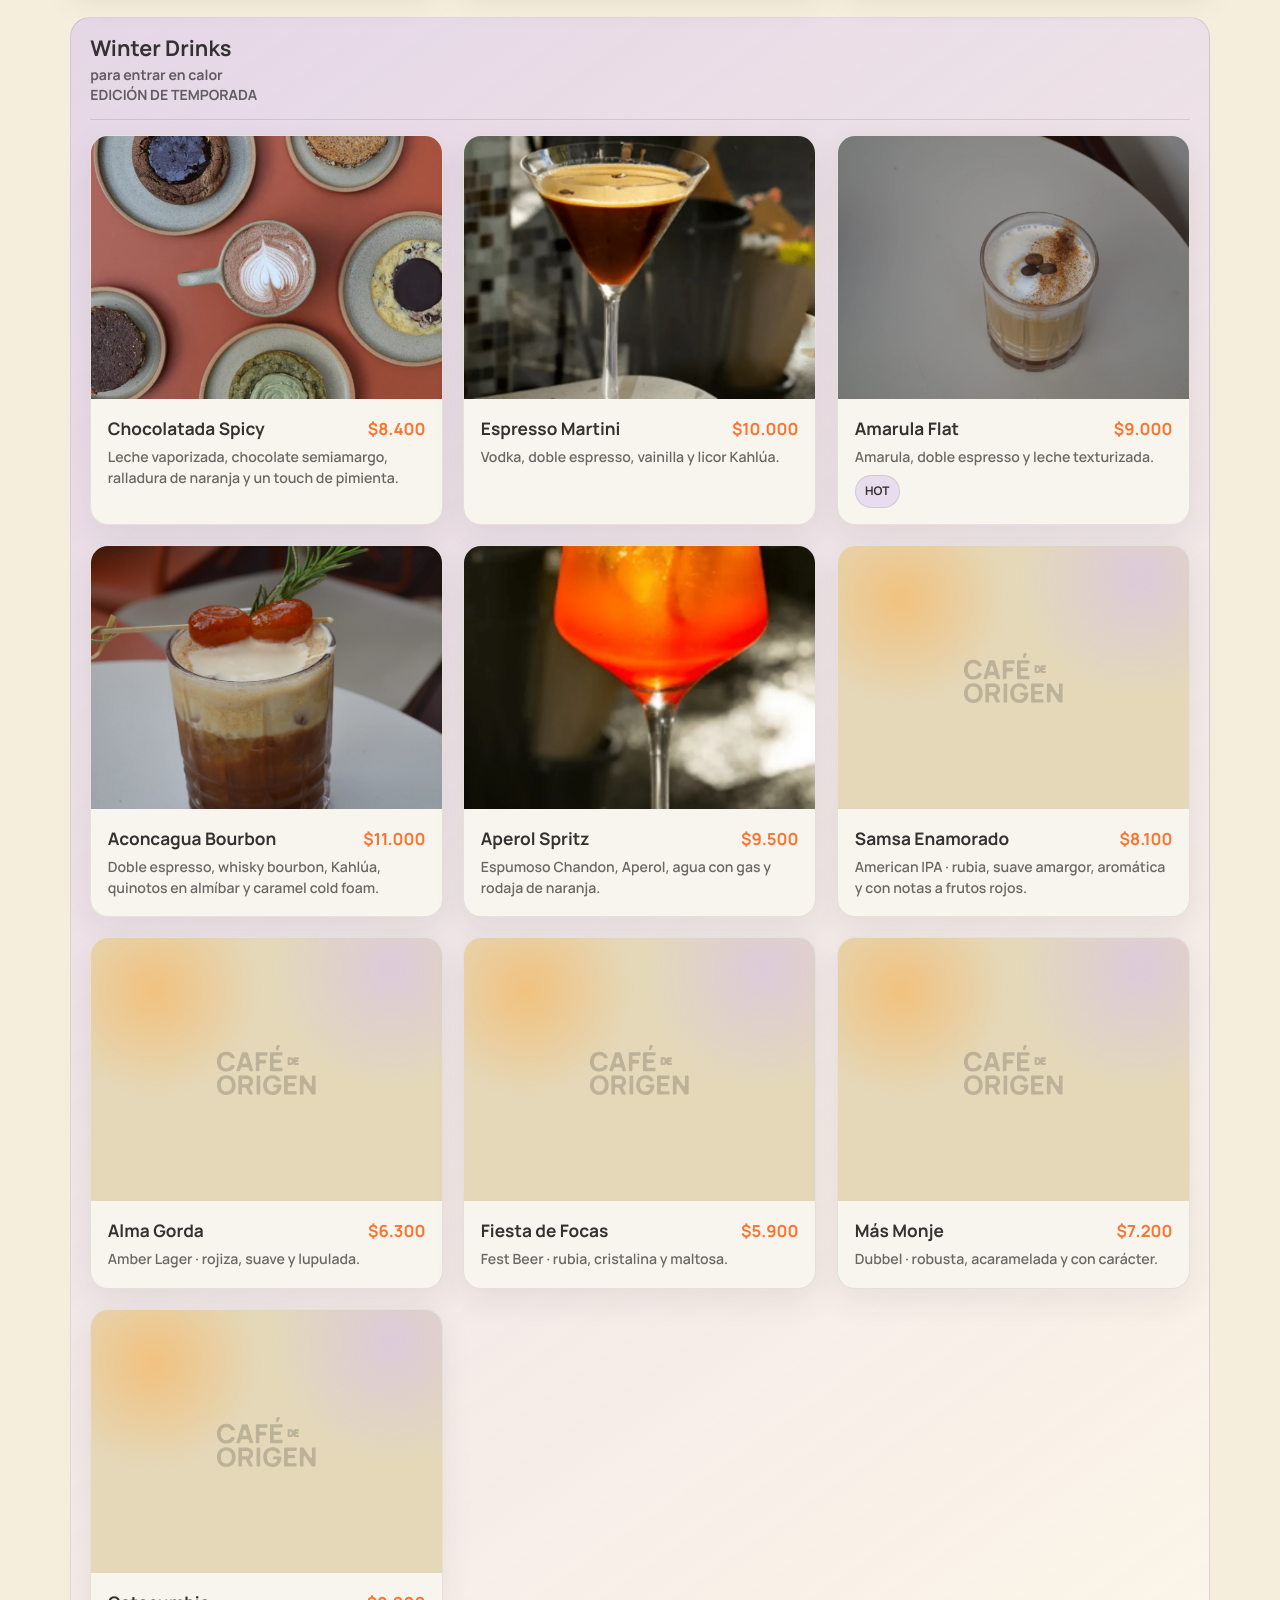
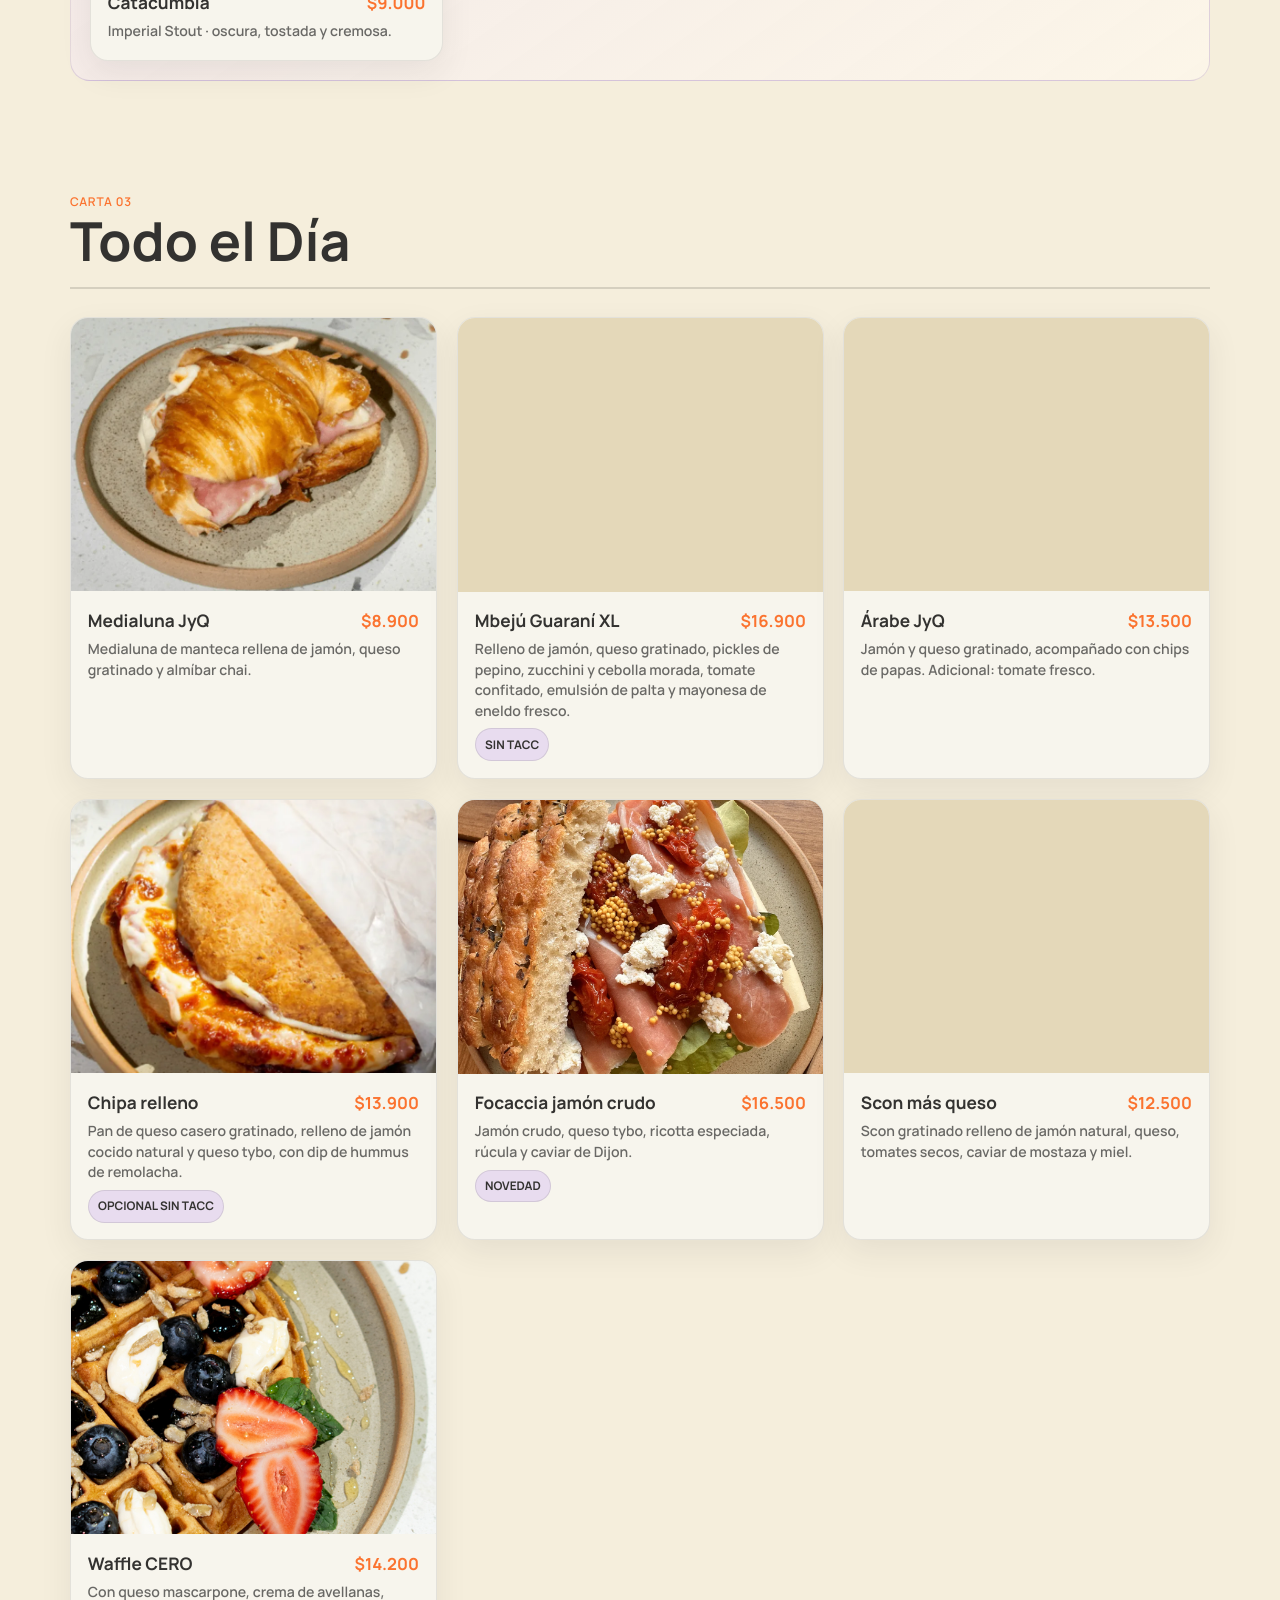
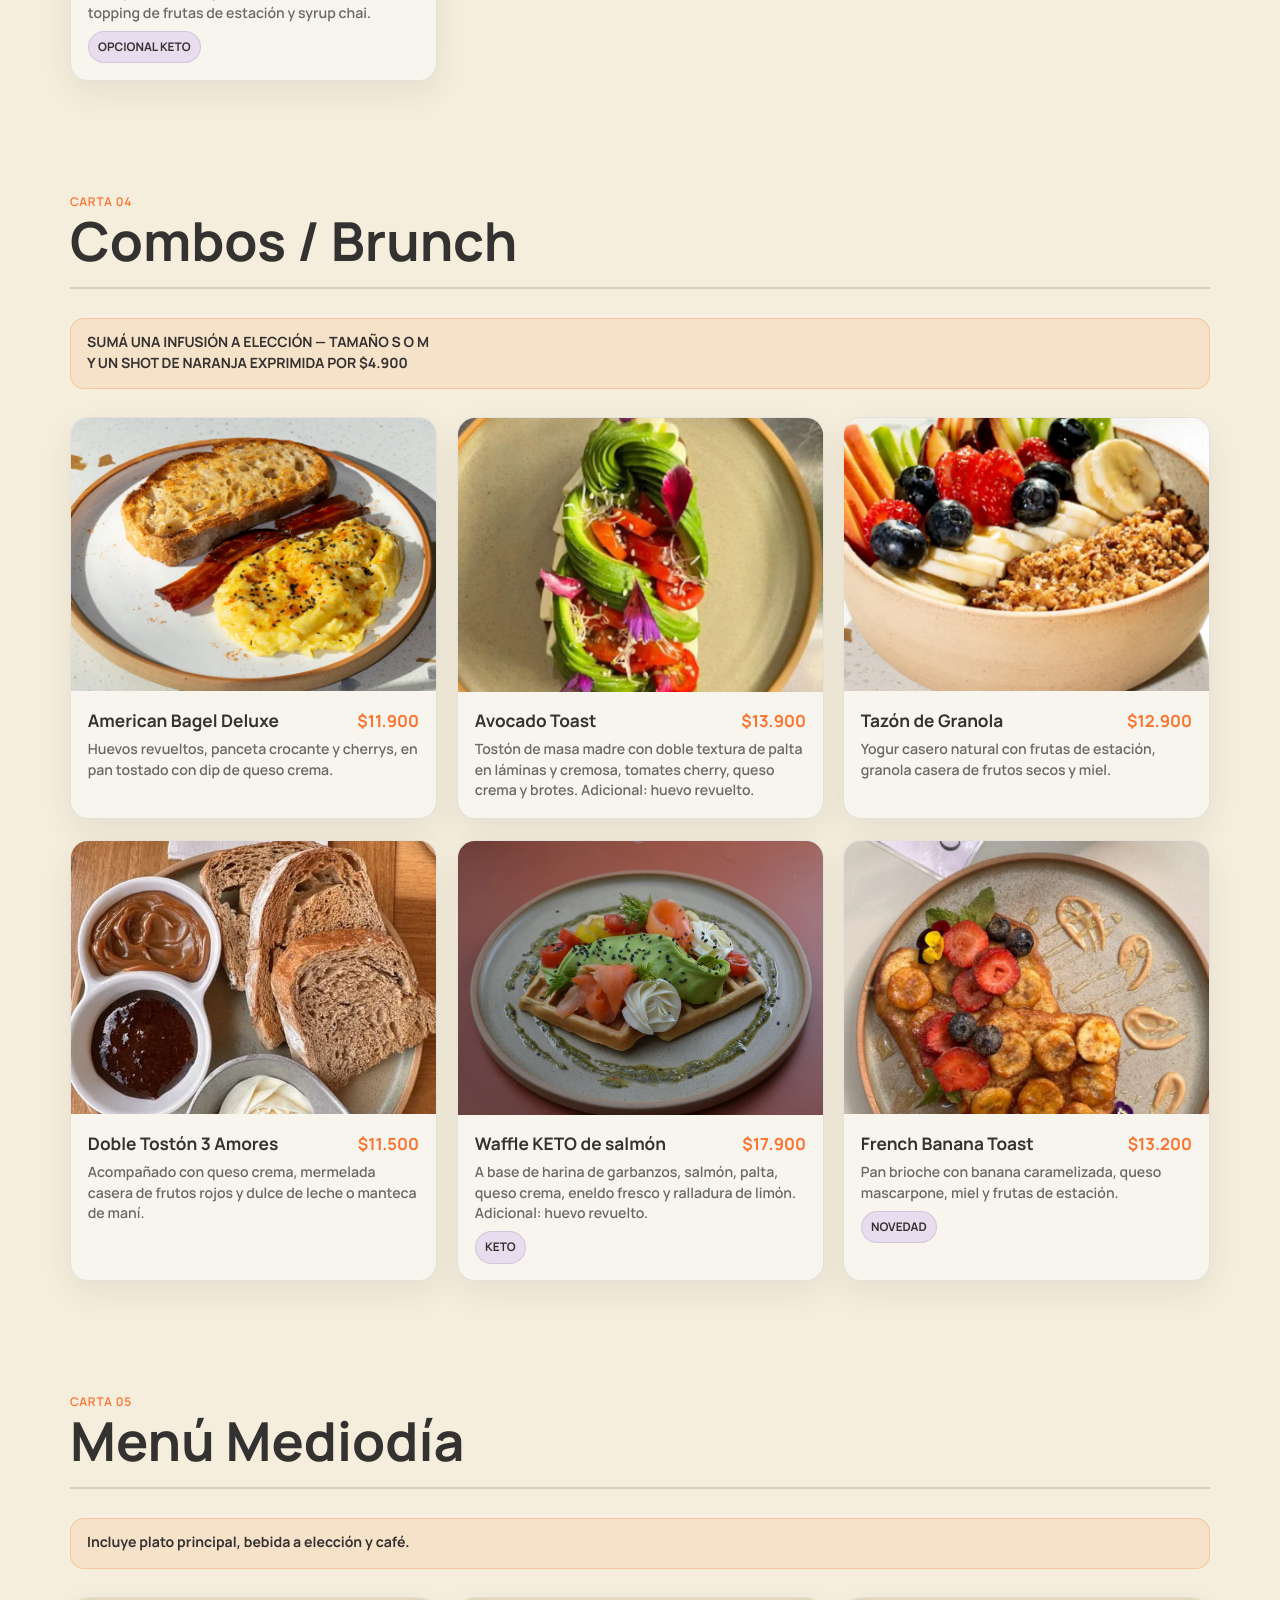
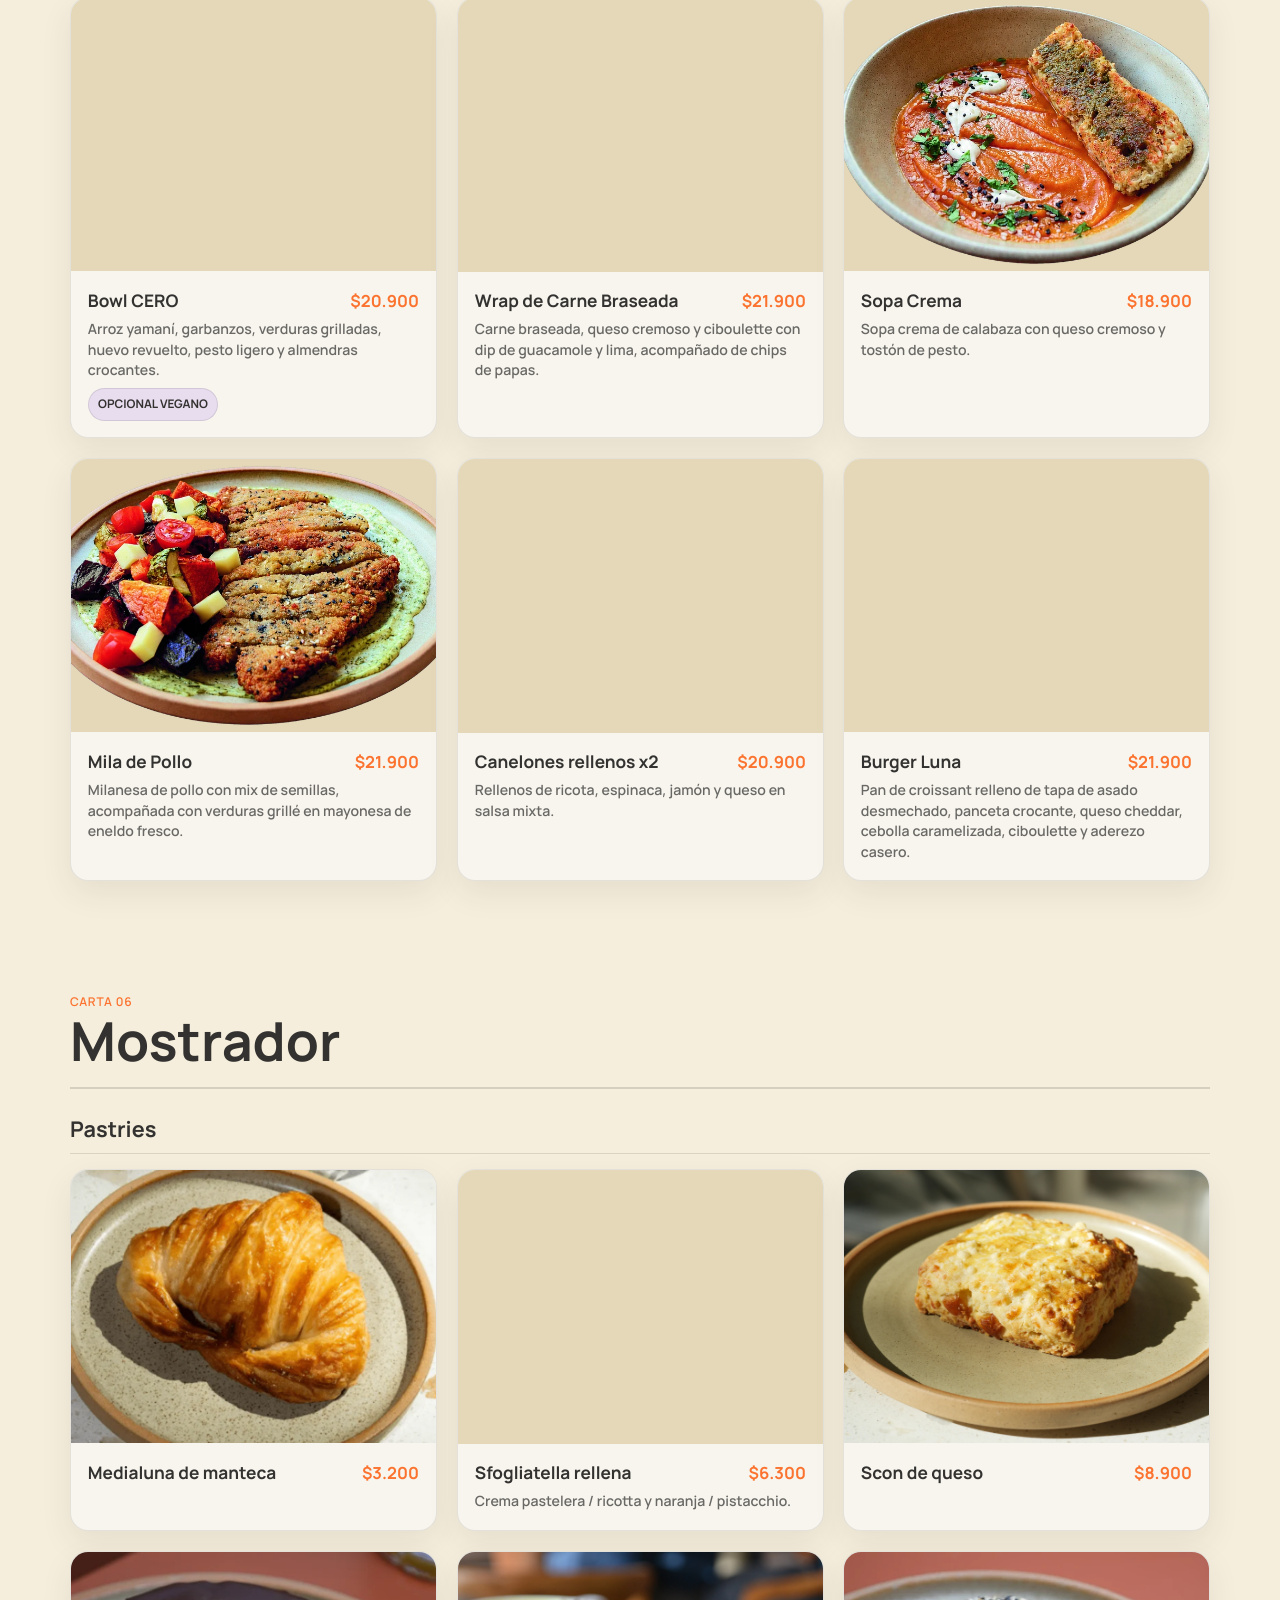
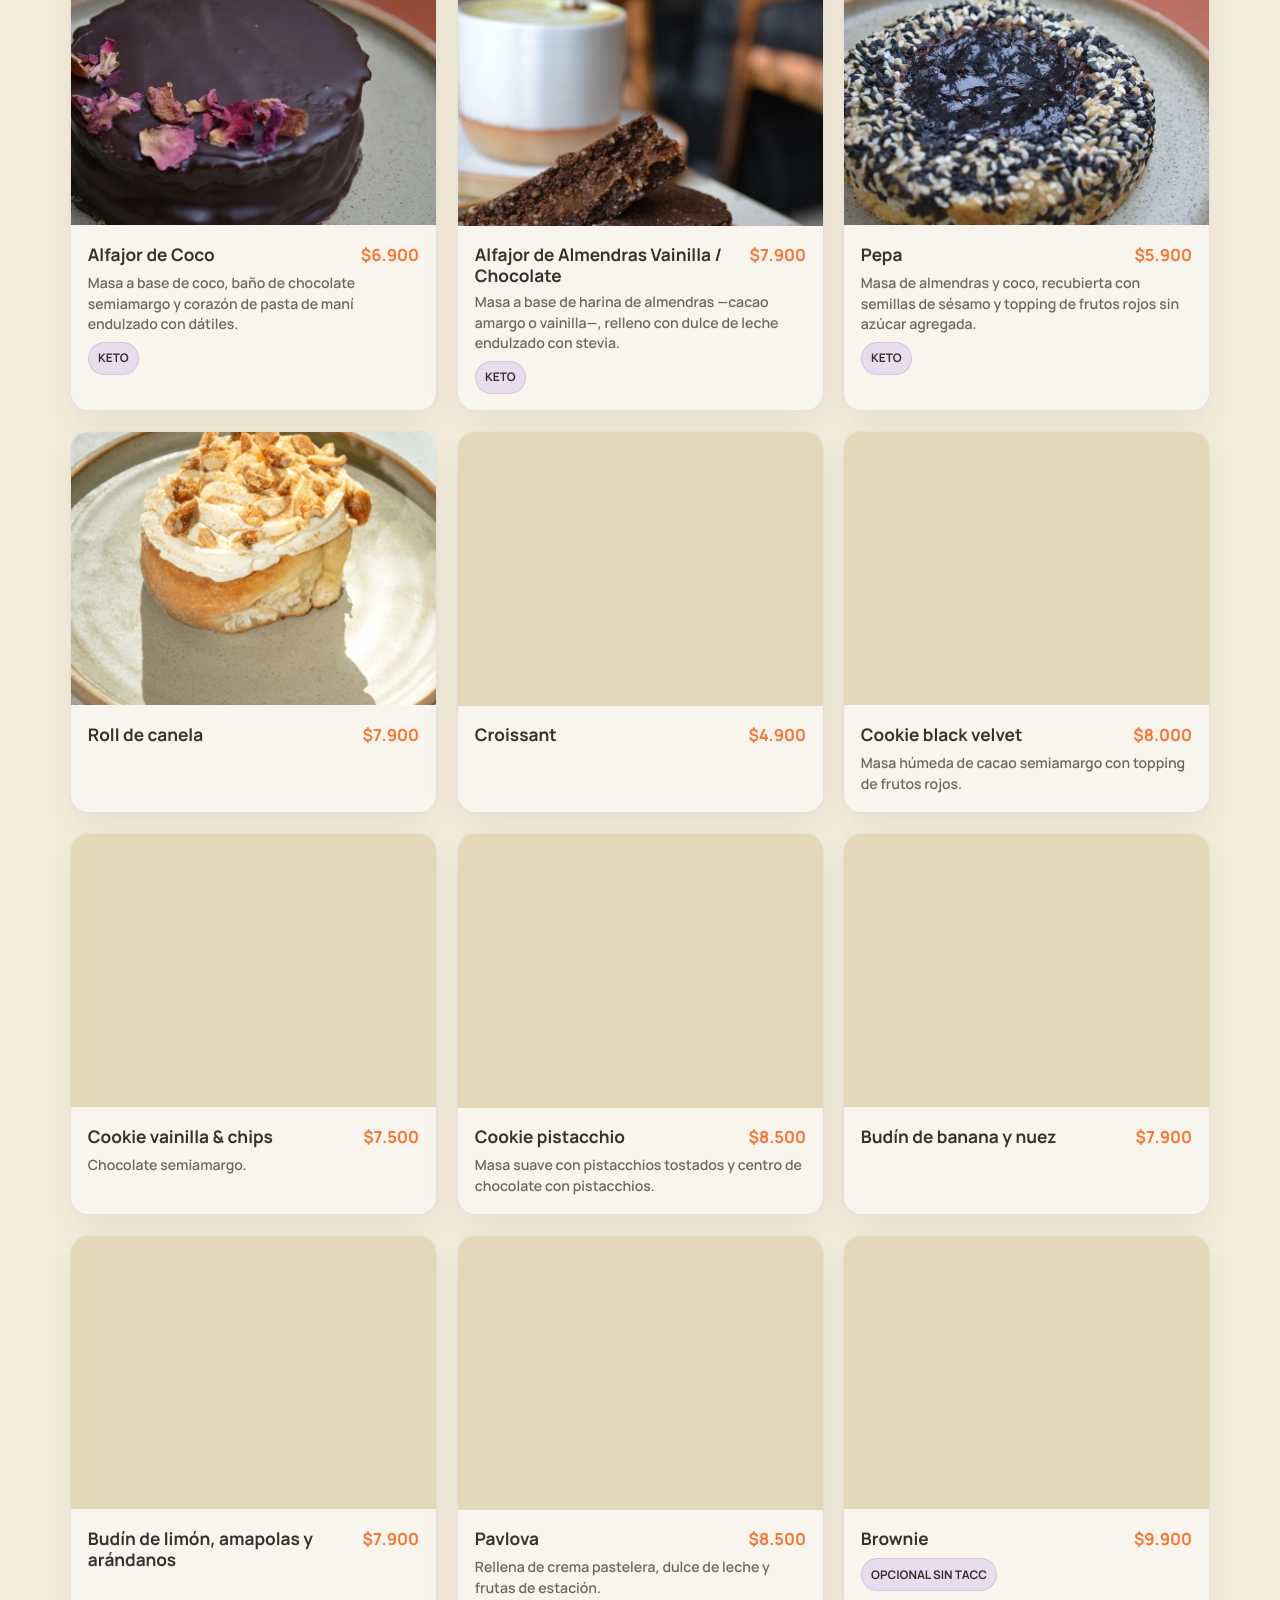
==== commit a59dbb30: "Actualizar reservas, responsive, reseñas y fotos del menú" ====
--- a/index.html
+++ b/index.html
@@ -26,9 +26,10 @@
       <nav class="site-nav" id="site-nav" aria-label="Navegación principal" data-nav>
         <a href="#inicio">Inicio</a>
         <a href="#menu">Carta</a>
+        <a href="#espacio">Espacio</a>
+        <a href="#reservas">Reservas</a>
+        <a href="#eventos">Eventos</a>
         <a href="#productos">Productos</a>
-        <a href="#eventos">Eventos</a>
-        <a href="#espacio">Espacio</a>
         <a href="#ubicacion">Ubicación</a>
       </nav>
     </header>
@@ -43,25 +44,23 @@
           <div class="hero-content">
             <p class="eyebrow">Café de especialidad · Cero Café de Origen</p>
             <h1 id="hero-title">
-              <span class="hero-title-line">Somos la mejor</span>
-              <span class="hero-title-line hero-title-mixed"><span>cafetería</span> de</span>
-              <span class="hero-title-line">Villa Urquiza.</span>
+              <span class="hero-title-line">Vení a disfrutar del</span>
+              <span class="hero-title-line"><span class="hero-title-highlight">café de origen</span> más</span>
+              <span class="hero-title-line hero-title-closing">rico del barrio.</span>
             </h1>
             <p class="hero-copy">Café de especialidad, brunch y pastelería en un espacio cálido para estar presente.</p>
             <div class="hero-actions">
               <a class="btn btn-primary" href="https://wa.me/5491158173351" target="_blank" rel="noopener noreferrer" data-whatsapp-link>Consultar por WhatsApp</a>
               <a class="btn btn-ghost" href="#menu">Ver menú</a>
             </div>
-            <p class="hero-rating" aria-label="4.8 de 5, 116 reseñas de Google">
-              <span aria-hidden="true">★★★★★</span> 4.8 · 116 reseñas de Google
-            </p>
+            <section class="hero-reviews" data-hero-reviews aria-label="Valoraciones de Google"></section>
           </div>
         </div>
       </section>
 
       <section class="sabores" id="sabores" aria-labelledby="sabores-title">
         <div class="sabores-container">
-          <p class="sabores-kicker">HECHO FRESCO A DIARIO</p>
+          <p class="sabores-kicker">PRODUCTO FRESCO A DIARIO</p>
           <h2 id="sabores-title" class="sabores-title">Sabores de <span>Cero.</span></h2>
 
           <div class="sabores-track" aria-label="Sabores destacados">
@@ -118,34 +117,20 @@
             <div class="menu-hero-copy">
               <p class="eyebrow">Menú por categorías</p>
               <h2 id="menu-title">Carta de Cero</h2>
-              <div class="menu-tabs">
-                <div class="menu-tabs-scroll" id="menu-tabs" role="tablist" aria-label="Categorías del menú" data-menu-tabs>
-                  <div class="menu-tabs-track" data-menu-tabs-track></div>
-                </div>
-              </div>
               <p class="section-note" data-menu-status></p>
             </div>
+          </div>
+
+          <div class="menu-tabs">
+            <nav class="menu-tabs-scroll" id="menu-tabs" aria-label="Categorías de la carta" data-menu-tabs>
+              <div class="menu-tabs-track" data-menu-tabs-track></div>
+            </nav>
           </div>
 
           <div class="menu-layout">
             <div class="menu-shell">
               <div class="menu-panel" id="menu-content" data-menu-panel></div>
             </div>
-
-            <aside class="menu-featured-card" aria-label="Más vendidos">
-              <div class="menu-featured-copy">
-                <p class="cero-eyebrow">Selección destacada</p>
-                <h3>Más vendidos</h3>
-              </div>
-
-              <div class="menu-featured-slider" data-featured-slider></div>
-
-              <div class="menu-featured-controls" aria-label="Controles de Más vendidos">
-                <button class="menu-featured-control" type="button" aria-label="Ver producto anterior" data-featured-prev>←</button>
-                <div class="menu-featured-dots" data-featured-dots></div>
-                <button class="menu-featured-control" type="button" aria-label="Ver producto siguiente" data-featured-next>→</button>
-              </div>
-            </aside>
           </div>
         </div>
       </section>
@@ -214,7 +199,12 @@
                 aria-label="Consultar por un evento en CERO Café mediante WhatsApp"
                 data-whatsapp-link
                 data-whatsapp-message="Hola, quería consultar por la posibilidad de realizar un evento en CERO Café."
-              >Consultá por tu evento</a>
+              >
+                <svg class="events-whatsapp-icon" viewBox="0 0 32 32" aria-hidden="true" focusable="false">
+                  <path d="M16.04 3.2A12.78 12.78 0 0 0 5.08 22.55L3.2 29.43l7.04-1.85a12.78 12.78 0 1 0 5.8-24.38Zm0 23.4c-1.9 0-3.76-.51-5.38-1.47l-.39-.23-4.18 1.1 1.12-4.08-.25-.42a10.62 10.62 0 1 1 9.08 5.1Zm5.82-7.96c-.32-.16-1.89-.93-2.18-1.04-.3-.1-.51-.16-.72.16-.21.32-.83 1.04-1.01 1.25-.19.21-.38.24-.7.08-.32-.16-1.35-.5-2.57-1.59a9.64 9.64 0 0 1-1.78-2.22c-.19-.32-.02-.49.14-.65.15-.14.32-.37.48-.56.16-.18.21-.32.32-.53.1-.21.05-.4-.03-.56-.08-.16-.72-1.73-.98-2.37-.26-.62-.52-.54-.72-.55h-.61c-.21 0-.56.08-.85.4-.3.32-1.12 1.09-1.12 2.66s1.15 3.09 1.31 3.3c.16.21 2.25 3.44 5.46 4.83.76.33 1.36.52 1.82.67.77.24 1.46.21 2.01.13.61-.09 1.89-.77 2.16-1.52.26-.74.26-1.38.18-1.51-.08-.14-.29-.22-.61-.38Z"/>
+                </svg>
+                <span>Consultá por tu evento</span>
+              </a>
             </div>
 
             <div class="events-grid" aria-label="Tipos de eventos en Cero">
@@ -455,6 +445,27 @@
 
             <button class="space-strip__arrow space-strip__arrow--next" type="button" aria-label="Ver fotos siguientes" data-space-strip-next>→</button>
           </div>
+        </div>
+      </section>
+
+      <section class="reservations-section" id="reservas" aria-labelledby="reservas-title" data-reservations-slider>
+        <div class="reservations-stage" id="reservations-media" data-reservations-stage aria-hidden="true"></div>
+        <div class="reservations-shade" aria-hidden="true"></div>
+
+        <div class="cero-container reservations-container">
+          <div class="reservations-content">
+            <p class="eyebrow">RESERVAS</p>
+            <h2 id="reservas-title">Tu próxima pausa, en Cero.</h2>
+            <p>Un café, algo rico y un momento para compartir. Reservá tu mesa y vení a disfrutar de Cero.</p>
+            <a
+              class="btn btn-primary reservations-action"
+              href="https://www.takeasygo.com/cero-cafe/reservas/69a658edca4b0421ca9773e8"
+              target="_blank"
+              rel="noopener noreferrer"
+              aria-label="Reservar una mesa en TakeasyGo (se abre en una pestaña nueva)"
+            >Reservar una mesa</a>
+          </div>
+
         </div>
       </section>
 
@@ -519,5 +530,3 @@
     <script src="js/main.js" defer></script>
   </body>
 </html>
-
-
--- a/css/styles.css
+++ b/css/styles.css
@@ -65,7 +65,6 @@
 
 body {
   margin: 0;
-  overflow-x: hidden;
   color: var(--color-negro);
   background:
     linear-gradient(90deg, rgba(17, 17, 17, 0.035) 1px, transparent 1px),
@@ -111,6 +110,11 @@
   position: absolute;
   top: calc(var(--header-height) * -1);
   left: 0;
+}
+
+main section[id],
+.location-map-panel[id] {
+  scroll-margin-top: calc(var(--header-height) + 1rem);
 }
 
 h1,
@@ -441,6 +445,7 @@
   position: relative;
   z-index: 1;
   width: min(100%, 1440px);
+  min-width: 0;
   min-height: 100svh;
   display: flex;
   align-items: center;
@@ -449,7 +454,9 @@
 }
 
 .hero-content {
-  max-width: 850px;
+  width: 100%;
+  min-width: 0;
+  max-width: 1100px;
 }
 
 .eyebrow {
@@ -462,11 +469,11 @@
 }
 
 h1 {
-  max-width: 11.6em;
+  max-width: 12.5em;
   margin-bottom: 1.2rem;
-  font-size: clamp(3.2rem, 7.2vw, 6.9rem);
+  font-size: clamp(3.2rem, 6.6vw, 6.4rem);
   font-weight: 800;
-  line-height: 0.9;
+  line-height: 0.92;
 }
 
 h1 span,
@@ -484,13 +491,8 @@
   font-weight: 800;
 }
 
-.hero-title-mixed {
-  white-space: nowrap;
-}
-
-.hero-title-mixed span {
-  color: var(--color-naranja-suave);
-  color: color-mix(in srgb, var(--color-naranja-suave) 62%, var(--color-crema));
+.hero-title-highlight {
+  color: var(--color-concreto);
   font-family: "Hauora", ui-sans-serif, system-ui, sans-serif;
   font-style: italic;
   font-weight: 600;
@@ -573,24 +575,164 @@
   border-color: rgba(255, 249, 237, 0.78);
 }
 
-.hero-rating {
-  display: inline-flex;
+.hero-reviews {
+  width: min(100%, 36rem);
+  min-width: 0;
+  display: grid;
+  grid-template-columns: minmax(8rem, 0.42fr) minmax(0, 1fr);
+  gap: 0.8rem clamp(1.2rem, 2.5vw, 2rem);
   align-items: center;
-  gap: 0.45rem;
-  margin-top: 1.1rem;
-  padding: 0.55rem 0.8rem;
-  color: rgba(255, 249, 237, 0.92);
-  background: rgba(17, 17, 17, 0.22);
-  border: 1px solid rgba(255, 249, 237, 0.2);
+  margin-top: 1.5rem;
+  color: var(--color-white-warm);
+  text-shadow: 0 1px 5px rgba(17, 17, 17, 0.62);
+}
+
+.hero-reviews-summary {
+  min-width: 0;
+  display: grid;
+  justify-items: start;
+  gap: 0.22rem;
+}
+
+.hero-reviews-score {
+  font-size: clamp(3rem, 5vw, 3.9rem);
+  font-weight: 700;
+  line-height: 0.9;
+}
+
+.hero-reviews-stars {
+  color: var(--color-naranja-suave);
+  font-size: clamp(1rem, 3vw, 1.125rem);
+  line-height: 1;
+  letter-spacing: 0.08em;
+}
+
+.hero-reviews-count,
+.hero-reviews-source {
+  color: rgba(255, 249, 237, 0.94);
+  font-size: 0.9rem;
+  font-weight: 700;
+  line-height: 1.25;
+}
+
+.hero-reviews-count {
+  text-decoration: underline;
+  text-decoration-color: rgba(255, 169, 64, 0.8);
+  text-underline-offset: 0.18em;
+}
+
+.hero-reviews-count:hover {
+  color: var(--color-naranja-suave);
+}
+
+.hero-reviews-source {
+  opacity: 0.82;
+}
+
+.hero-reviews-bars {
+  min-width: 0;
+  display: grid;
+  gap: 0.55rem;
+}
+
+.hero-reviews-row {
+  min-width: 0;
+  display: grid;
+  grid-template-columns: 1rem minmax(0, 1fr);
+  gap: 0.52rem;
+  align-items: center;
+}
+
+.hero-reviews-row-label {
+  color: rgba(255, 249, 237, 0.9);
+  font-size: 0.85rem;
+  font-weight: 700;
+  line-height: 1;
+}
+
+.hero-reviews-track {
+  height: 0.52rem;
+  overflow: hidden;
+  background: rgba(255, 249, 237, 0.18);
   border-radius: 999px;
-  font-size: 0.9rem;
+}
+
+.hero-reviews-fill {
+  display: block;
+  width: var(--review-level);
+  height: 100%;
+  background: var(--color-naranja-suave);
+  border-radius: inherit;
+}
+
+.hero-reviews-note {
+  grid-column: 1 / -1;
+  margin: 0;
+  color: rgba(255, 249, 237, 0.82);
+  font-size: 0.72rem;
+  font-weight: 600;
+  line-height: 1.3;
+}
+
+.hero-reviews-bubble {
+  grid-column: 1 / -1;
+  width: min(100%, 30rem);
+  min-width: 0;
+  margin-top: 8px;
+  padding: clamp(1rem, 2vw, 1.25rem);
+  color: var(--color-negro-cero);
+  background: var(--color-crema);
+  border-radius: 20px;
+  text-shadow: none;
+}
+
+.hero-reviews-bubble h2 {
+  max-width: none;
+  margin: 0 0 0.5rem;
+  color: inherit;
+  font-size: 1rem;
+  font-style: normal;
   font-weight: 800;
-  backdrop-filter: blur(12px);
-}
-
-.hero-rating span {
-  color: var(--color-naranja-suave);
-  letter-spacing: 0.06em;
+  line-height: 1.25;
+}
+
+.hero-reviews-bubble-text {
+  margin: 0;
+  color: inherit;
+  font-size: 0.875rem;
+  font-weight: 500;
+  line-height: 1.5;
+}
+
+.hero-reviews-bubble-note {
+  margin: 0.7rem 0 0;
+  color: rgba(51, 50, 48, 0.7);
+  font-size: 0.75rem;
+  font-weight: 600;
+  line-height: 1.4;
+}
+
+@media (min-width: 680px) {
+  .hero-reviews-stars {
+    font-size: 1.125rem;
+  }
+
+  .hero-reviews-count,
+  .hero-reviews-source {
+    font-size: 0.875rem;
+  }
+
+  .hero-reviews-bars {
+    gap: 0.7rem;
+  }
+
+  .hero-reviews-row-label {
+    font-size: 0.9375rem;
+  }
+
+  .hero-reviews-track {
+    height: 0.625rem;
+  }
 }
 
 .section {
@@ -965,6 +1107,7 @@
 .menu-container {
   display: grid;
   gap: clamp(1.4rem, 3vw, 2rem);
+  min-width: 0;
 }
 
 .menu-shell {
@@ -972,12 +1115,7 @@
 }
 
 .menu-layout {
-  display: grid;
-  grid-template-areas:
-    "menu"
-    "card";
-  gap: clamp(1.4rem, 3vw, 2rem);
-  align-items: start;
+  min-width: 0;
 }
 
 .section-heading.menu-heading {
@@ -988,7 +1126,7 @@
 }
 
 .menu-shell {
-  grid-area: menu;
+  width: 100%;
 }
 
 .menu-hero-copy {
@@ -1000,19 +1138,24 @@
 }
 
 .menu-tabs {
+  position: sticky;
+  z-index: 24;
+  top: calc(var(--header-height) + 0.5rem);
   width: fit-content;
+  min-width: 0;
   min-height: calc(44px + 2rem + 2px);
   max-width: 100%;
-  box-sizing: border-box;
-  margin: 0.5rem 0 0;
-  background: rgba(255, 249, 237, 0.72);
+  margin: 0;
+  background: rgba(255, 249, 237, 0.92);
   border: 1px solid rgba(17, 17, 17, 0.1);
   border-radius: 999px;
   box-shadow: var(--shadow-card);
+  backdrop-filter: blur(16px);
 }
 
 .menu-tabs-scroll {
   width: 100%;
+  min-width: 0;
   max-width: 100%;
   overflow-x: auto;
   overflow-y: hidden;
@@ -1023,6 +1166,7 @@
   scrollbar-width: none;
   -ms-overflow-style: none;
   -webkit-overflow-scrolling: touch;
+  scroll-snap-type: x proximity;
   cursor: grab;
 }
 
@@ -1033,7 +1177,7 @@
 .menu-tabs-track {
   display: flex;
   align-items: center;
-  justify-content: center;
+  justify-content: flex-start;
   gap: 0.5rem;
   width: max-content;
   min-width: 100%;
@@ -1057,6 +1201,9 @@
 }
 
 .menu-tab {
+  display: inline-flex;
+  align-items: center;
+  justify-content: center;
   flex: 0 0 auto;
   flex-shrink: 0;
   min-height: 44px;
@@ -1070,25 +1217,80 @@
   font-weight: 900;
   cursor: pointer;
   white-space: nowrap;
-}
-
-.menu-tab[aria-selected="true"] {
+  scroll-snap-align: center;
+  transition: background 180ms ease, border-color 180ms ease, color 180ms ease;
+}
+
+.menu-tab.is-active,
+.menu-tab[aria-current="true"] {
   background: var(--color-naranja);
   border-color: var(--color-negro);
 }
 
-.menu-featured-card {
+@media (max-width: 768px) {
+  .menu-tabs {
+    width: 100%;
+    min-height: calc(44px + 1.8rem + 2px);
+    max-width: 100%;
+    margin: 0.5rem 0 0;
+  }
+
+  .menu-tabs-scroll {
+    scroll-padding-inline: 1rem;
+  }
+
+  .menu-tabs-track {
+    padding: 0.9rem 1rem;
+  }
+
+  .menu-tabs-track::after {
+    flex-basis: 1.75rem;
+  }
+
+  .menu-tab {
+    white-space: nowrap;
+  }
+
+}
+
+.menu-panel {
+  display: grid;
+  gap: clamp(4.5rem, 9vw, 7rem);
+}
+
+.menu-panel:empty {
+  display: none;
+}
+
+.menu-category-group {
+  display: grid;
+  gap: clamp(1.15rem, 2.5vw, 1.75rem);
+  min-width: 0;
+  scroll-margin-top: calc(var(--header-height) + 6.75rem);
+}
+
+.menu-group-heading {
+  display: grid;
+  gap: 0.3rem;
+  padding-bottom: clamp(0.85rem, 2vw, 1.15rem);
+  border-bottom: 2px solid rgba(51, 50, 48, 0.16);
+}
+
+.menu-group-heading .cero-eyebrow {
+  margin: 0;
+  color: var(--color-naranja-fuerte);
+}
+
+.menu-group-heading h3 {
+  margin: 0;
+  font-size: clamp(2rem, 4.2vw, 3.5rem);
+  line-height: 0.98;
+}
+
+.menu-bestsellers {
   position: relative;
-  grid-area: card;
-  display: grid;
-  grid-template-rows: auto minmax(0, 1fr) auto;
-  gap: 1rem;
   overflow: hidden;
-  justify-self: end;
-  width: 100%;
-  max-width: 420px;
-  min-height: 420px;
-  padding: clamp(1.1rem, 2vw, 1.35rem);
+  padding: clamp(1.1rem, 3vw, 2rem);
   background:
     radial-gradient(circle at 95% 5%, rgba(215, 193, 241, 0.55) 0%, transparent 28%),
     radial-gradient(circle at 10% 25%, rgba(255, 169, 64, 0.35) 0%, transparent 32%),
@@ -1096,10 +1298,9 @@
   border: 1px solid rgba(51, 50, 48, 0.12);
   border-radius: 28px;
   box-shadow: 0 24px 60px rgba(51, 50, 48, 0.12);
-  color: var(--color-negro-cero);
-}
-
-.menu-featured-card::before {
+}
+
+.menu-bestsellers::before {
   content: "";
   position: absolute;
   top: 1rem;
@@ -1108,176 +1309,6 @@
   height: 0.78rem;
   background: var(--color-naranja-fuerte);
   border-radius: 50%;
-}
-
-.menu-featured-copy {
-  position: relative;
-  z-index: 2;
-  display: grid;
-  gap: 0.25rem;
-  margin-bottom: 0;
-}
-
-.menu-featured-copy .cero-eyebrow {
-  color: var(--color-naranja-fuerte);
-}
-
-.menu-featured-copy h3 {
-  margin: 0;
-  font-size: clamp(1.65rem, 3vw, 2.4rem);
-  font-weight: 700;
-  line-height: 0.98;
-}
-
-.menu-featured-slider {
-  position: relative;
-  width: 100%;
-  min-height: 0;
-  aspect-ratio: 4 / 3;
-  isolation: isolate;
-  overflow: hidden;
-  border: 1px solid rgba(51, 50, 48, 0.12);
-  border-radius: 24px;
-  background: var(--color-concreto);
-}
-
-.menu-featured-slide {
-  position: absolute;
-  inset: 0;
-  opacity: 0;
-  transition: opacity 520ms ease;
-  pointer-events: none;
-}
-
-.menu-featured-slide.is-active {
-  opacity: 1;
-  pointer-events: auto;
-}
-
-.menu-featured-slide img {
-  display: block;
-  width: 100%;
-  height: 100%;
-  object-fit: cover;
-  object-position: center;
-  padding: 0;
-  border-radius: inherit;
-  transition: transform 650ms ease, filter 650ms ease;
-}
-
-.menu-featured-slide:nth-child(2) img {
-  object-position: center 58%;
-}
-
-.menu-featured-slide:nth-child(3) img {
-  object-position: center 55%;
-}
-
-.menu-featured-slide.is-active:hover img {
-  transform: scale(1.025);
-}
-
-.menu-featured-controls {
-  display: flex;
-  justify-content: center;
-  align-items: center;
-  gap: 0.4rem;
-  min-height: 1.8rem;
-}
-
-.menu-featured-dots {
-  display: flex;
-  align-items: center;
-  gap: 0.4rem;
-}
-
-.menu-featured-control {
-  display: inline-grid;
-  place-items: center;
-  width: 1.8rem;
-  height: 1.8rem;
-  padding: 0;
-  color: var(--color-negro-cero);
-  background: var(--color-concreto);
-  border: 1px solid rgba(51, 50, 48, 0.16);
-  border-radius: 50%;
-  font: inherit;
-  font-size: 0.85rem;
-  font-weight: 800;
-  cursor: pointer;
-  transition: transform 180ms ease, background 180ms ease;
-}
-
-.menu-featured-control:hover {
-  background: var(--color-naranja-suave);
-  transform: translateY(-1px);
-}
-
-.menu-featured-dot {
-  flex: 0 0 auto;
-  width: 0.42rem;
-  height: 0.42rem;
-  padding: 0;
-  background: currentColor;
-  border: 0;
-  border-radius: 999px;
-  opacity: 0.24;
-  cursor: pointer;
-  transition: width 220ms ease, opacity 220ms ease;
-}
-
-.menu-featured-dot.is-active {
-  width: 1.15rem;
-  opacity: 0.72;
-}
-
-@media (max-width: 768px) {
-  .menu-tabs {
-    width: 100%;
-    min-height: calc(44px + 1.8rem + 2px);
-    max-width: 100%;
-    margin: 0.5rem 0 0;
-  }
-
-  .menu-tabs-scroll {
-    scroll-padding-inline: 1rem;
-  }
-
-  .menu-tabs-track {
-    padding: 0.9rem 1rem;
-  }
-
-  .menu-tabs-track::after {
-    flex-basis: 1.75rem;
-  }
-
-  .menu-tab {
-    white-space: nowrap;
-  }
-
-  .menu-featured-card {
-    justify-self: stretch;
-    max-width: none;
-    width: 100%;
-    min-height: 0;
-  }
-}
-
-@media (prefers-reduced-motion: reduce) {
-  .menu-featured-slide,
-  .menu-featured-slide img,
-  .menu-featured-dot {
-    transition: none;
-  }
-}
-
-.menu-panel {
-  display: grid;
-  gap: clamp(1rem, 2vw, 1.35rem);
-}
-
-.menu-panel:empty {
-  display: none;
 }
 
 .menu-group-note {
@@ -1309,9 +1340,11 @@
   border-bottom: 1px solid rgba(17, 17, 17, 0.12);
 }
 
-.menu-subcategory-heading h3 {
+.menu-subcategory-heading h3,
+.menu-subcategory-heading h4 {
   margin: 0;
   font-size: clamp(1.05rem, 2vw, 1.35rem);
+  line-height: 1.08;
 }
 
 .menu-subcategory-heading p {
@@ -1334,14 +1367,18 @@
   display: grid;
   grid-template-columns: 1fr;
   gap: clamp(0.85rem, 2vw, 1rem);
+  align-items: stretch;
 }
 
 .menu-product-card {
+  display: grid;
+  grid-template-rows: auto 1fr;
+  height: 100%;
   min-width: 0;
   overflow: hidden;
   background: var(--color-blanco-cero);
   border: 1px solid rgba(51, 50, 48, 0.1);
-  border-radius: 14px;
+  border-radius: 18px;
   box-shadow: 0 12px 32px rgba(51, 50, 48, 0.08);
   transition: transform 300ms ease, box-shadow 300ms ease;
 }
@@ -1355,7 +1392,7 @@
   margin: 0;
   overflow: hidden;
   background: var(--color-concreto);
-  aspect-ratio: 3.7 / 1;
+  aspect-ratio: 4 / 3;
 }
 
 .menu-product-image-button {
@@ -1374,11 +1411,12 @@
 }
 
 .menu-product-media img {
+  display: block;
   width: 100%;
   height: 100%;
   object-fit: cover;
   object-position: center;
-  transition: transform 650ms ease, filter 650ms ease;
+  transition: filter 650ms ease;
 }
 
 .menu-product-placeholder {
@@ -1401,26 +1439,24 @@
 }
 
 .menu-product-card.image-con-texto .menu-product-media img {
-  object-position: center 58%;
-}
-
-.menu-product-card.image-contain .menu-product-media {
-  background: var(--color-blanco-cero);
-}
-
-.menu-product-card.image-contain .menu-product-media img {
-  object-fit: contain;
+  object-position: center 62%;
+}
+
+.menu-product-card.image-crop .menu-product-media {
+  background: var(--color-concreto);
+}
+
+.menu-product-card.image-crop .menu-product-media img {
+  object-fit: cover;
   object-position: center;
 }
 
-.menu-product-card:hover .menu-product-media img {
-  transform: scale(1.025);
-}
-
 .menu-product-body {
-  display: grid;
+  display: flex;
+  flex-direction: column;
+  align-items: stretch;
   gap: 0.4rem;
-  padding: 0.72rem 0.78rem 0.86rem;
+  padding: clamp(0.85rem, 1.8vw, 1.05rem);
 }
 
 .menu-product-header {
@@ -1432,8 +1468,9 @@
 
 .menu-product-header h4 {
   margin: 0;
-  font-size: clamp(0.98rem, 1.35vw, 1.08rem);
-  line-height: 1.08;
+  overflow-wrap: anywhere;
+  font-size: clamp(1rem, 1.35vw, 1.12rem);
+  line-height: 1.18;
   font-weight: 800;
 }
 
@@ -1447,19 +1484,20 @@
 }
 
 .menu-product-description {
-  max-width: 34rem;
+  max-width: none;
   margin: 0;
   color: rgba(17, 17, 17, 0.62);
-  font-size: 0.8rem;
+  font-size: clamp(0.82rem, 1.1vw, 0.88rem);
   font-weight: 600;
-  line-height: 1.32;
+  line-height: 1.45;
   white-space: pre-line;
+  overflow-wrap: anywhere;
 }
 
 .menu-price {
   flex: 0 0 auto;
   color: var(--color-naranja);
-  font-size: 0.98rem;
+  font-size: clamp(0.98rem, 1.3vw, 1.08rem);
   font-weight: 900;
   white-space: nowrap;
 }
@@ -1529,9 +1567,12 @@
 }
 
 .menu-lightbox-card img {
-  width: 100%;
+  display: block;
+  width: auto;
   height: auto;
+  max-width: 100%;
   max-height: min(74dvh, 720px);
+  margin-inline: auto;
   object-fit: contain;
   object-position: center;
   background: var(--color-concreto);
@@ -1749,6 +1790,9 @@
 }
 
 .coffee-origin-card {
+  display: grid;
+  grid-template-rows: auto 1fr;
+  height: 100%;
   background: rgba(247, 245, 237, 0.96);
 }
 
@@ -1767,6 +1811,8 @@
   border: 0;
   cursor: pointer;
   font: inherit;
+  touch-action: pan-y pinch-zoom;
+  user-select: none;
   -webkit-appearance: none;
   appearance: none;
 }
@@ -1797,6 +1843,7 @@
 }
 
 .coffee-origin-label {
+  object-fit: contain;
   opacity: 0;
   transform: scale(0.985);
 }
@@ -1812,7 +1859,68 @@
 }
 
 .coffee-origin-content {
-  gap: 0.45rem;
+  grid-template-rows: auto auto 1fr auto;
+  gap: 0.6rem;
+}
+
+.coffee-origin-content h2 {
+  min-height: 2.1em;
+  overflow-wrap: anywhere;
+}
+
+.coffee-origin-description {
+  margin: 0;
+  color: rgba(51, 50, 48, 0.72);
+  font-size: 0.9rem;
+  font-weight: 600;
+  line-height: 1.48;
+  overflow-wrap: anywhere;
+}
+
+.coffee-origin-types {
+  display: grid;
+  gap: 0.5rem;
+  padding-top: 0.8rem;
+  border-top: 1px solid rgba(51, 50, 48, 0.12);
+}
+
+.coffee-origin-types-title {
+  margin: 0;
+  color: var(--color-negro-cero);
+  font-size: 0.74rem;
+  font-weight: 800;
+  letter-spacing: 0.06em;
+  line-height: 1.2;
+  text-transform: uppercase;
+}
+
+.coffee-origin-types-list {
+  display: grid;
+  gap: 0.36rem;
+  margin: 0;
+  padding: 0;
+  color: rgba(51, 50, 48, 0.74);
+  font-size: 0.82rem;
+  font-weight: 600;
+  line-height: 1.35;
+  list-style: none;
+}
+
+.coffee-origin-types-list li {
+  position: relative;
+  padding-left: 0.9rem;
+  overflow-wrap: anywhere;
+}
+
+.coffee-origin-types-list li::before {
+  content: "";
+  position: absolute;
+  top: 0.54em;
+  left: 0;
+  width: 0.34rem;
+  height: 0.34rem;
+  background: var(--color-naranja-fuerte);
+  border-radius: 50%;
 }
 
 .product-coffee-preview-media img {
@@ -1833,27 +1941,6 @@
   .coffee-origin-media:hover .coffee-origin-label {
     opacity: 1;
     transform: scale(1);
-  }
-}
-
-@media (hover: none) {
-  .coffee-origin-media::before {
-    content: attr(data-touch-hint);
-    position: absolute;
-    right: 0.8rem;
-    bottom: 0.8rem;
-    z-index: 3;
-    padding: 0.48rem 0.66rem;
-    color: var(--color-negro-cero);
-    background: rgba(247, 245, 237, 0.88);
-    border: 1px solid rgba(51, 50, 48, 0.15);
-    border-radius: 999px;
-    box-shadow: 0 8px 24px rgba(51, 50, 48, 0.1);
-    font-size: 0.7rem;
-    font-weight: 700;
-    line-height: 1;
-    pointer-events: none;
-    backdrop-filter: blur(10px);
   }
 }
 
@@ -1930,8 +2017,17 @@
 }
 
 .events-whatsapp {
+  display: inline-flex;
+  gap: 0.55rem;
   justify-self: start;
   margin-top: 0.25rem;
+}
+
+.events-whatsapp-icon {
+  flex: 0 0 auto;
+  width: 1.15rem;
+  height: 1.15rem;
+  fill: currentColor;
 }
 
 .events-grid {
@@ -2276,6 +2372,210 @@
   right: 0.25rem;
 }
 
+.reservations-section {
+  position: relative;
+  isolation: isolate;
+  width: 100%;
+  min-height: 640px;
+  overflow: hidden;
+  color: var(--color-blanco-cero);
+  background: var(--color-negro-cero);
+}
+
+.reservations-stage,
+.reservations-slide,
+.reservations-shade {
+  position: absolute;
+  inset: 0;
+}
+
+.reservations-stage {
+  z-index: -2;
+  overflow: hidden;
+  background: #28251f;
+}
+
+.reservations-slide {
+  margin: 0;
+  opacity: 0;
+  transition: opacity 900ms ease;
+}
+
+.reservations-slide.is-active {
+  opacity: 1;
+  z-index: 1;
+}
+
+.reservations-video-main {
+  display: block;
+  width: 100%;
+  height: 100%;
+  object-position: var(--reservation-position-mobile, var(--reservation-position, center));
+}
+
+.reservations-slide[data-media-type="video"] {
+  background: #1b1915;
+}
+
+.reservations-video-main {
+  position: relative;
+  z-index: 1;
+  object-fit: contain;
+  object-position: center;
+  background: #0b0b0b;
+  border-radius: calc(var(--reservation-phone-radius) - 4px);
+}
+
+.reservations-video-main.has-playback-error {
+  visibility: visible;
+}
+
+.reservations-video-ambient {
+  position: absolute;
+  z-index: 0;
+  inset: -2.25rem;
+  display: none;
+  overflow: hidden;
+  pointer-events: none;
+}
+
+.reservations-slide.is-vertical-video .reservations-video-ambient {
+  display: block;
+}
+
+.reservations-video-ambient::after {
+  position: absolute;
+  inset: 0;
+  content: "";
+  background: linear-gradient(90deg, rgba(17, 17, 17, 0.42) 0%, rgba(17, 17, 17, 0.22) 38%, rgba(17, 17, 17, 0.03) 66%, transparent 100%);
+}
+
+.reservations-video-ambient__poster,
+.reservations-video-ambient__video {
+  position: absolute;
+  inset: 0;
+  display: block;
+  width: 100%;
+  height: 100%;
+  object-fit: cover;
+  object-position: var(--reservation-position-mobile, var(--reservation-position, center));
+  filter: blur(18px) brightness(0.82) saturate(1.04);
+  transform: scale(1.06);
+}
+
+.reservations-video-ambient__poster {
+  opacity: 1;
+  transition: opacity 500ms ease;
+}
+
+.reservations-video-ambient__video {
+  opacity: 0;
+  transition: opacity 500ms ease;
+}
+
+.reservations-slide.is-ambient-playing:not(.uses-ambient-poster) .reservations-video-ambient__poster {
+  opacity: 0;
+}
+
+.reservations-slide.is-ambient-playing:not(.uses-ambient-poster) .reservations-video-ambient__video {
+  opacity: 1;
+}
+
+.reservations-phone {
+  --reservation-phone-radius: clamp(2rem, 4vw, 2.5rem);
+  position: absolute;
+  z-index: 1;
+  top: 1rem;
+  right: 0.75rem;
+  bottom: 4.5rem;
+  box-sizing: border-box;
+  width: auto;
+  max-width: calc(100% - 1.5rem);
+  padding: 3px;
+  overflow: hidden;
+  aspect-ratio: var(--reservation-video-ratio, 9 / 16);
+  background: #111214;
+  border: 1px solid rgba(255, 249, 237, 0.3);
+  border-radius: var(--reservation-phone-radius);
+  box-shadow:
+    0 22px 48px rgba(17, 17, 17, 0.34),
+    0 0 0 1px rgba(17, 17, 17, 0.7);
+}
+
+.reservations-phone::before {
+  position: absolute;
+  z-index: 2;
+  top: 0.55rem;
+  left: 50%;
+  width: clamp(1.7rem, 9%, 2.15rem);
+  height: 0.3rem;
+  content: "";
+  background: rgba(8, 9, 10, 0.9);
+  border: 1px solid rgba(255, 255, 255, 0.1);
+  border-radius: 999px;
+  box-shadow: 0 1px 4px rgba(0, 0, 0, 0.28);
+  pointer-events: none;
+  transform: translateX(-50%);
+}
+
+.reservations-shade {
+  z-index: -1;
+  pointer-events: none;
+  background:
+    linear-gradient(90deg, rgba(17, 17, 17, 0.88) 0%, rgba(17, 17, 17, 0.72) 46%, rgba(17, 17, 17, 0.18) 82%, rgba(17, 17, 17, 0.08) 100%),
+    linear-gradient(0deg, rgba(17, 17, 17, 0.34) 0%, rgba(17, 17, 17, 0.04) 52%, rgba(17, 17, 17, 0.18) 100%);
+}
+
+.reservations-section.has-active-vertical-video .reservations-shade {
+  background:
+    linear-gradient(90deg, rgba(17, 17, 17, 0.9) 0%, rgba(17, 17, 17, 0.78) 30%, rgba(17, 17, 17, 0.5) 46%, rgba(17, 17, 17, 0.14) 64%, rgba(17, 17, 17, 0.03) 100%),
+    linear-gradient(0deg, rgba(17, 17, 17, 0.3) 0%, rgba(17, 17, 17, 0.03) 52%, rgba(17, 17, 17, 0.12) 100%);
+}
+
+.reservations-container {
+  position: relative;
+  display: flex;
+  flex-direction: column;
+  align-items: flex-start;
+  justify-content: center;
+  min-height: inherit;
+  padding-block: clamp(4.5rem, 15vw, 6rem) clamp(2rem, 8vw, 3rem);
+}
+
+.reservations-content {
+  display: grid;
+  gap: 1rem;
+  align-content: center;
+  width: min(100%, 37rem);
+}
+
+.reservations-content .eyebrow {
+  margin: 0;
+  color: var(--color-naranja-suave);
+}
+
+.reservations-content h2 {
+  max-width: 10ch;
+  margin: 0;
+  color: var(--color-crema);
+  font-size: clamp(2.65rem, 6vw, 5.5rem);
+  line-height: 0.94;
+}
+
+.reservations-content > p:not(.eyebrow) {
+  max-width: 34rem;
+  margin: 0;
+  color: rgba(255, 249, 237, 0.92);
+  font-size: clamp(1rem, 1.5vw, 1.16rem);
+  font-weight: 600;
+  line-height: 1.52;
+}
+
+.reservations-action {
+  justify-self: start;
+  margin-top: 0.35rem;
+}
+
 .products-page-header {
   color: var(--color-negro-cero);
   background: rgba(245, 238, 220, 0.93);
@@ -2600,11 +2900,28 @@
 
 }
 
-@media (min-width: 901px) {
-  .menu-layout {
-    grid-template-columns: minmax(0, 1fr) minmax(300px, 350px);
-    grid-template-areas: "menu card";
-    column-gap: clamp(1.4rem, 3vw, 2rem);
+@media (min-width: 1024px) {
+  .menu-tabs-track {
+    justify-content: center;
+  }
+
+  .menu-card-grid {
+    grid-template-columns: repeat(3, minmax(0, 1fr));
+  }
+}
+
+@media (min-width: 680px) and (max-width: 899px) {
+  .products-catalog-hero {
+    grid-template-columns: 1fr;
+  }
+
+  .products-filter-bar {
+    justify-self: stretch;
+    width: 100%;
+  }
+
+  .products-filter {
+    flex: 1 1 0;
   }
 }
 
@@ -2618,7 +2935,7 @@
     flex-direction: row;
     align-items: center;
     justify-content: flex-end;
-    gap: clamp(0.75rem, 1.45vw, 1.2rem);
+    gap: clamp(0.55rem, 1.15vw, 1rem);
     padding: 0;
     color: inherit;
     background: transparent;
@@ -2631,7 +2948,7 @@
   }
 
   .site-nav a {
-    font-size: clamp(0.74rem, 0.85vw, 0.85rem);
+    font-size: clamp(0.7rem, 0.8vw, 0.82rem);
     font-weight: 600;
     line-height: 1;
     text-transform: uppercase;
@@ -2643,9 +2960,38 @@
   }
 
   .hero-inner {
-    padding-left: clamp(1.5rem, 2.6vw, 2.4rem);
-  }
-
+    width: 100%;
+    margin-inline: 0;
+    padding-left: clamp(3rem, 3.34vw, 4rem);
+  }
+
+  .reservations-section {
+    min-height: clamp(700px, 51vw, 760px);
+  }
+
+  .reservations-container {
+    padding-block: clamp(4.5rem, 7vw, 6.5rem);
+  }
+
+  .reservations-video-main {
+    object-position: right center;
+  }
+
+  .reservations-phone {
+    top: 50%;
+    right: auto;
+    bottom: auto;
+    left: calc(50% + clamp(7rem, calc(20vw - 5rem), 13rem));
+    height: calc(100% - clamp(6rem, 7vw, 7.5rem));
+    transform: translateY(-50%);
+  }
+
+}
+
+@media (min-width: 901px) and (max-width: 1199px) {
+  .reservations-content {
+    width: min(46%, 37rem);
+  }
 }
 
 @media (min-width: 980px) {
@@ -2659,18 +3005,25 @@
 }
 
 @media (max-width: 900px) {
-  .menu-featured-card {
-    position: static;
-    justify-self: stretch;
-    width: 100%;
-    max-width: none;
-    margin-top: 0.5rem;
-  }
-
-  .menu-featured-card::before {
-    position: static;
-    display: block;
-    float: right;
+  .reservations-section {
+    min-height: 1120px;
+  }
+
+  .reservations-container {
+    justify-content: flex-start;
+    padding-block: 4rem 0;
+  }
+
+  .reservations-phone {
+    --reservation-phone-radius: clamp(2rem, 9vw, 2.35rem);
+    top: auto;
+    right: 50%;
+    bottom: 5rem;
+    left: auto;
+    width: auto;
+    height: min(624px, calc((100vw - 2rem) * 1.7778));
+    max-width: calc(100% - 2rem);
+    transform: translateX(50%);
   }
 
   .events-container {
@@ -2725,6 +3078,104 @@
 }
 
 @media (max-width: 679px) {
+  .site-header,
+  .site-header .brand,
+  .site-header .brand-text {
+    min-width: 0;
+  }
+
+  .site-header .brand {
+    flex: 1 1 auto;
+  }
+
+  .site-header .brand-text {
+    overflow-wrap: normal;
+  }
+
+  .site-header .nav-toggle {
+    flex: 0 0 46px;
+  }
+
+  .hero,
+  .hero-inner,
+  .hero-content,
+  .hero #hero-title,
+  .hero-copy,
+  .hero-actions,
+  .hero-reviews {
+    min-width: 0;
+    max-width: 100%;
+  }
+
+  .hero-inner {
+    width: 100%;
+    align-items: flex-start;
+    margin-inline: 0;
+    padding-top: calc(var(--header-height) + clamp(1.5rem, 6vw, 2.25rem));
+    padding-bottom: clamp(1.5rem, 5vw, 2.5rem);
+    padding-inline: clamp(1rem, 4.5vw, 1.25rem);
+  }
+
+  .hero .eyebrow {
+    margin-bottom: 16px;
+  }
+
+  .hero #hero-title {
+    width: 100%;
+    margin-bottom: 24px;
+    font-size: clamp(1.9rem, 9.7vw, 2.65rem);
+    line-height: 0.98;
+  }
+
+  .hero-title-line {
+    white-space: normal;
+  }
+
+  .hero-copy {
+    width: 100%;
+    margin-bottom: 28px;
+    overflow-wrap: break-word;
+  }
+
+  .hero-actions {
+    width: auto;
+    gap: 0.7rem;
+  }
+
+  .hero-actions .btn {
+    flex: 0 0 auto;
+    width: auto;
+    min-height: 44px;
+    max-width: 100%;
+    padding: 0.7rem 1rem;
+    font-size: 0.84rem;
+    white-space: normal;
+    text-align: center;
+  }
+
+  .hero-reviews {
+    width: 100%;
+    grid-template-columns: minmax(5.6rem, 0.38fr) minmax(0, 1fr);
+    row-gap: 14px;
+    column-gap: clamp(0.8rem, 3.4vw, 1.15rem);
+    margin-top: 32px;
+  }
+
+  .hero-reviews-score {
+    font-size: clamp(2.55rem, 11.5vw, 3.2rem);
+  }
+
+  .products-preview-header,
+  .products-preview-header > *,
+  .products-preview-header h2 {
+    min-width: 0;
+    max-width: 100%;
+  }
+
+  .products-preview-header h2 {
+    overflow-wrap: anywhere;
+  }
+
   .header-logo-circle {
     width: 38px;
     height: 38px;
@@ -2851,20 +3302,6 @@
 }
 
 @media (max-width: 420px) {
-  .hero-inner {
-    align-items: center;
-    padding-top: calc(var(--header-height) + 1.5rem);
-    padding-bottom: 1.5rem;
-  }
-
-  .btn {
-    width: 100%;
-  }
-
-  .hero-actions {
-    width: 100%;
-  }
-
   .flavors-section .visual-card {
     min-height: clamp(480px, 136vw, 560px);
   }
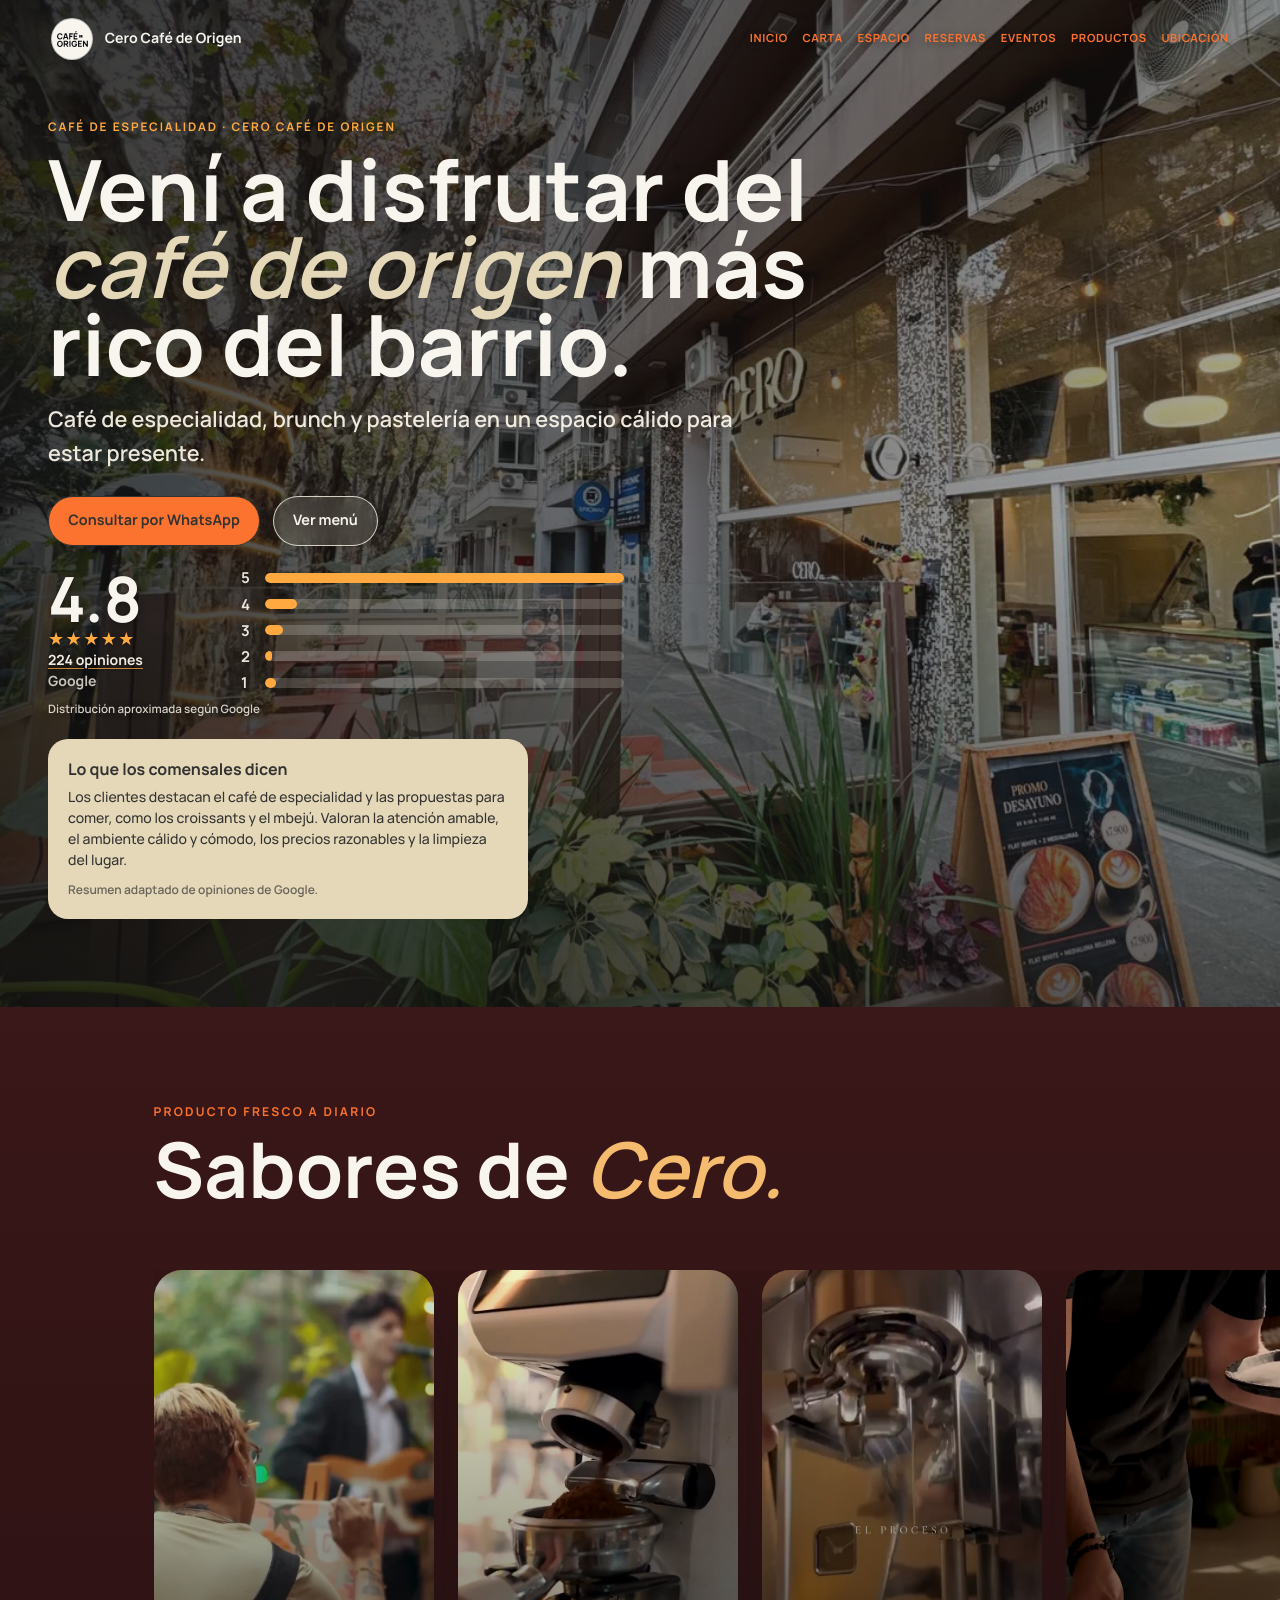
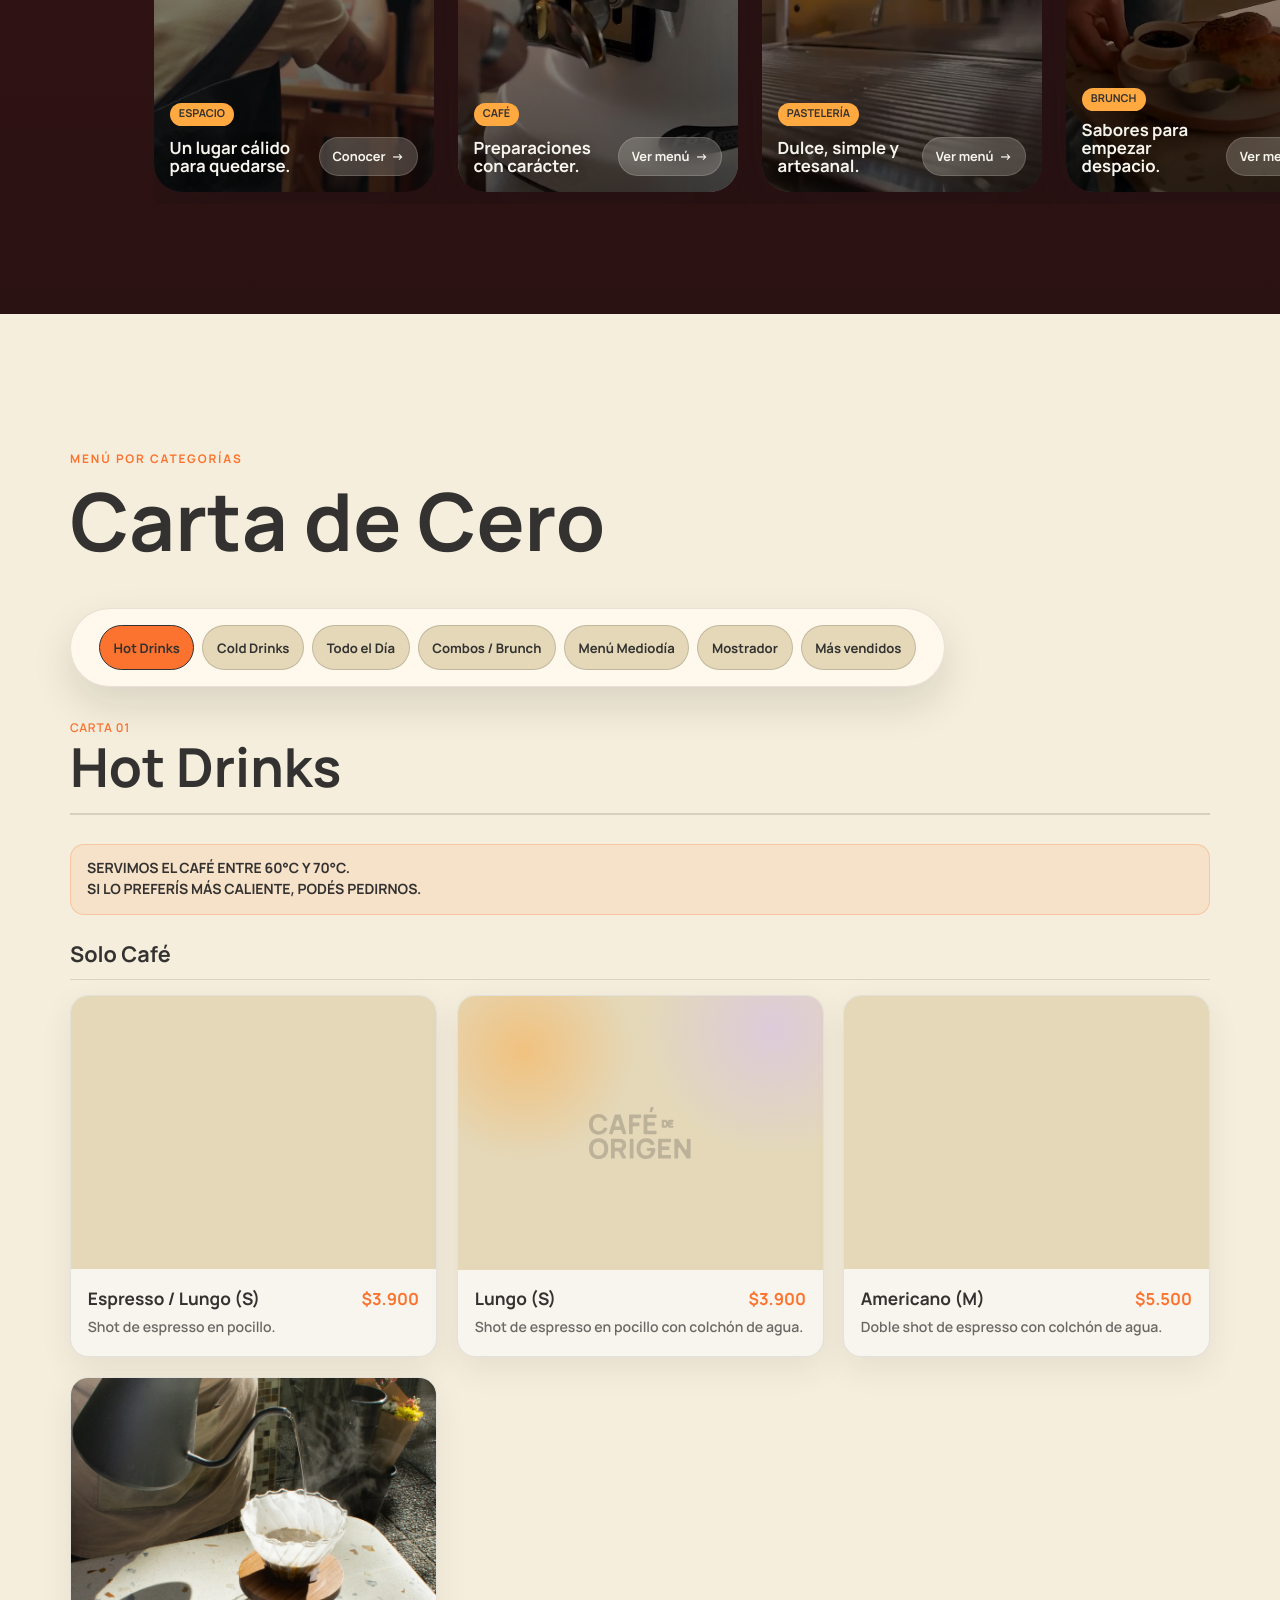
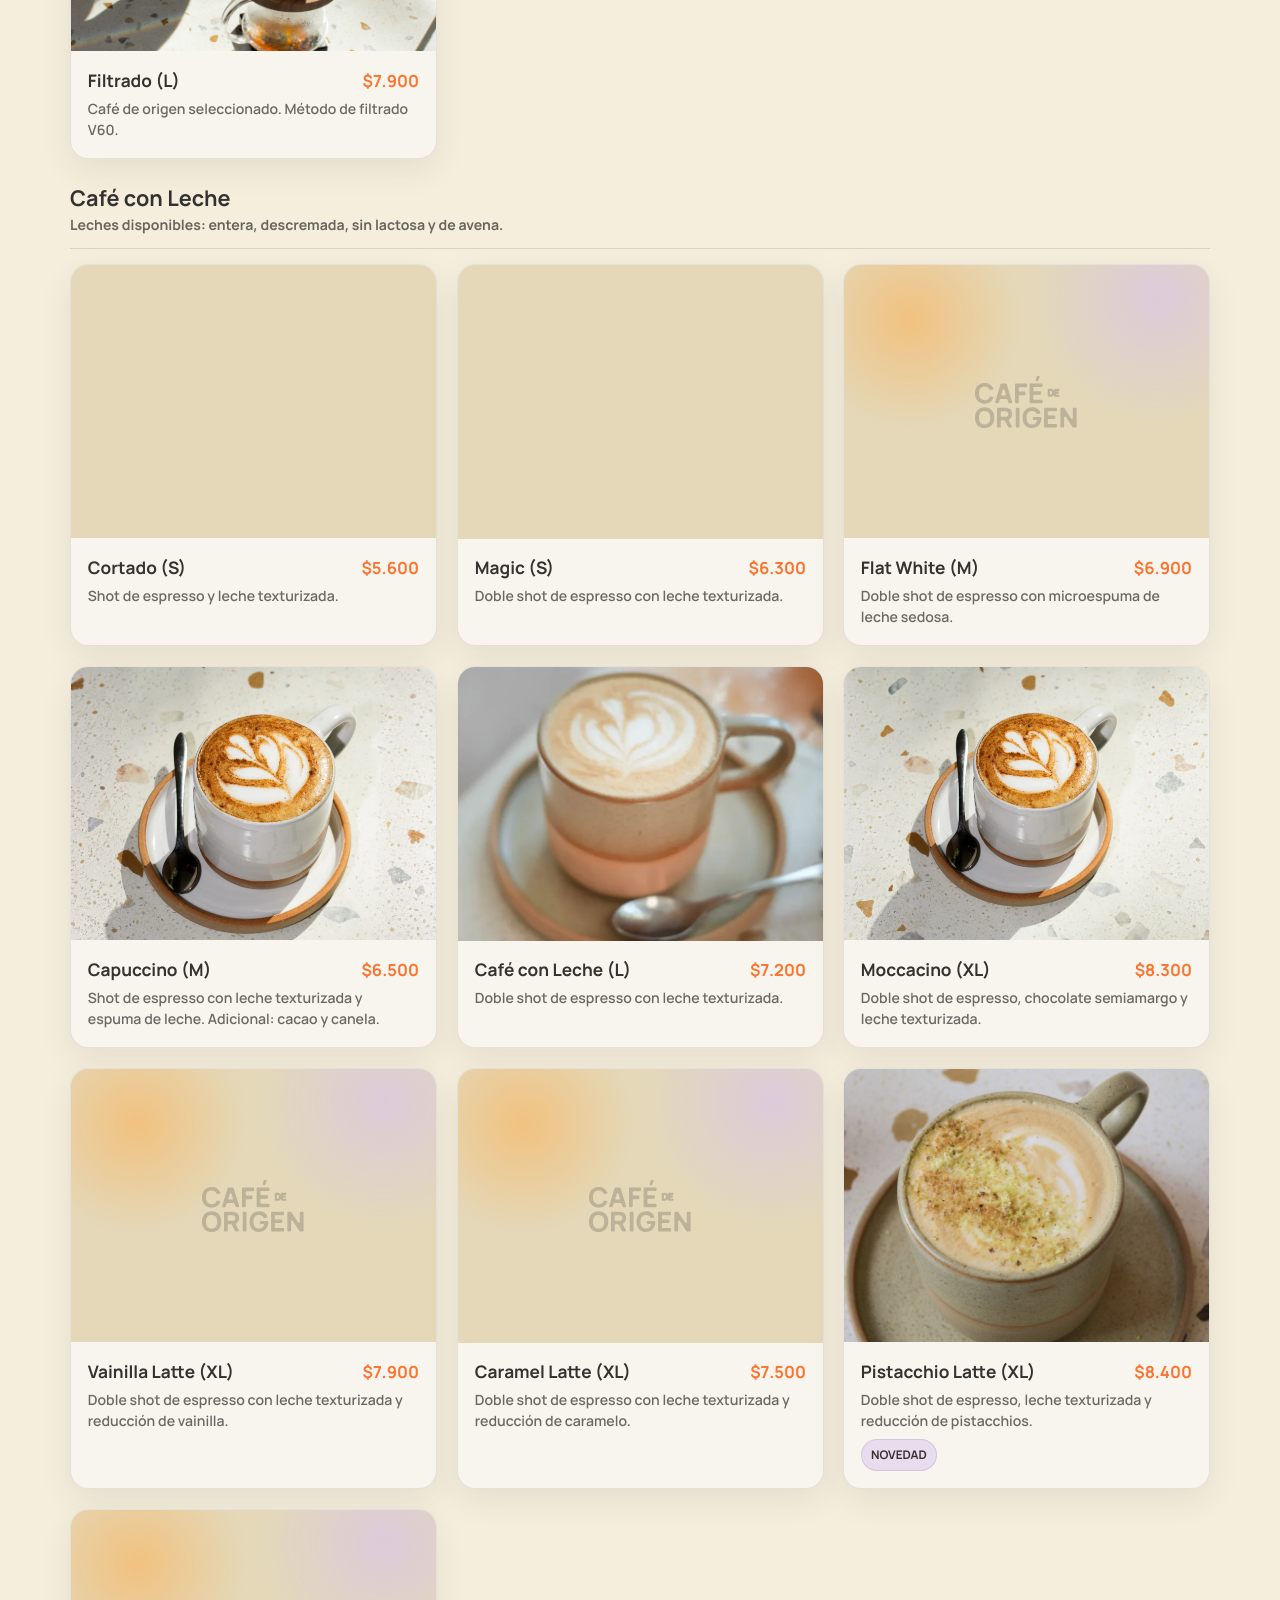
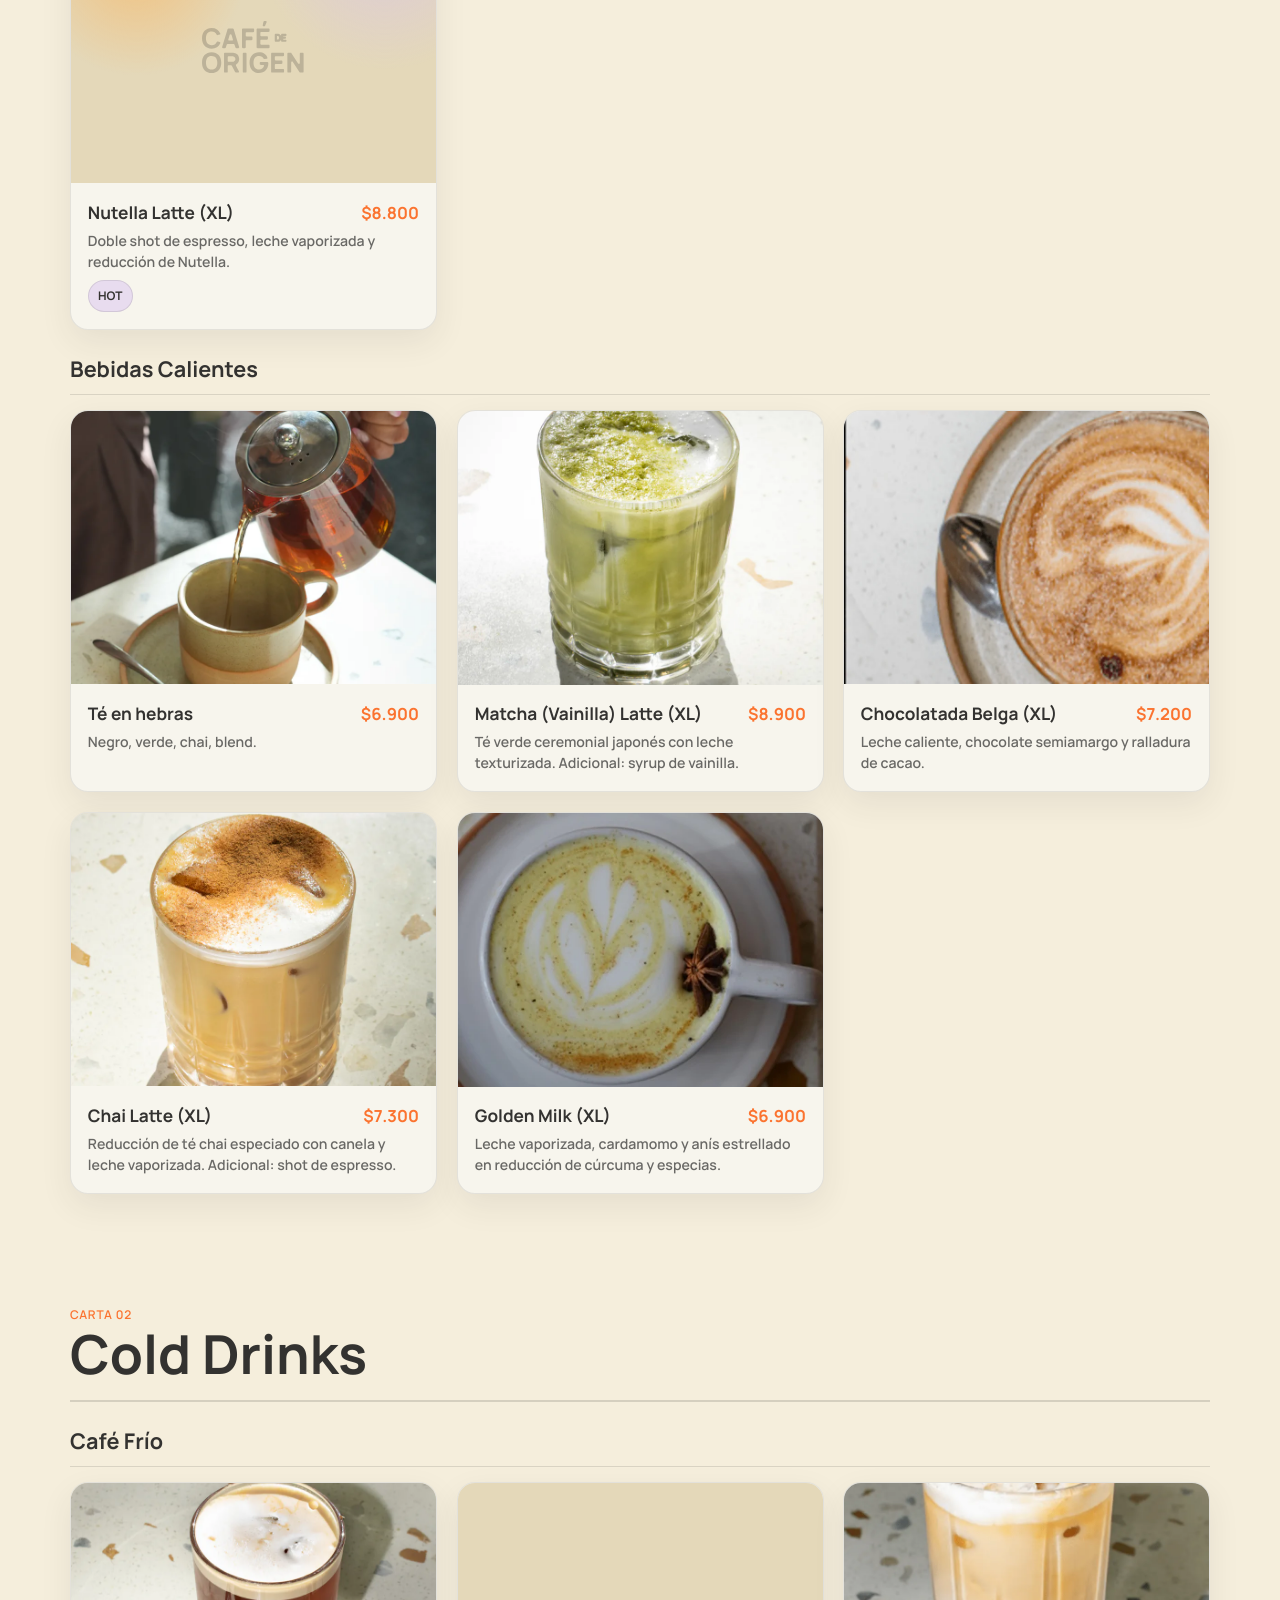
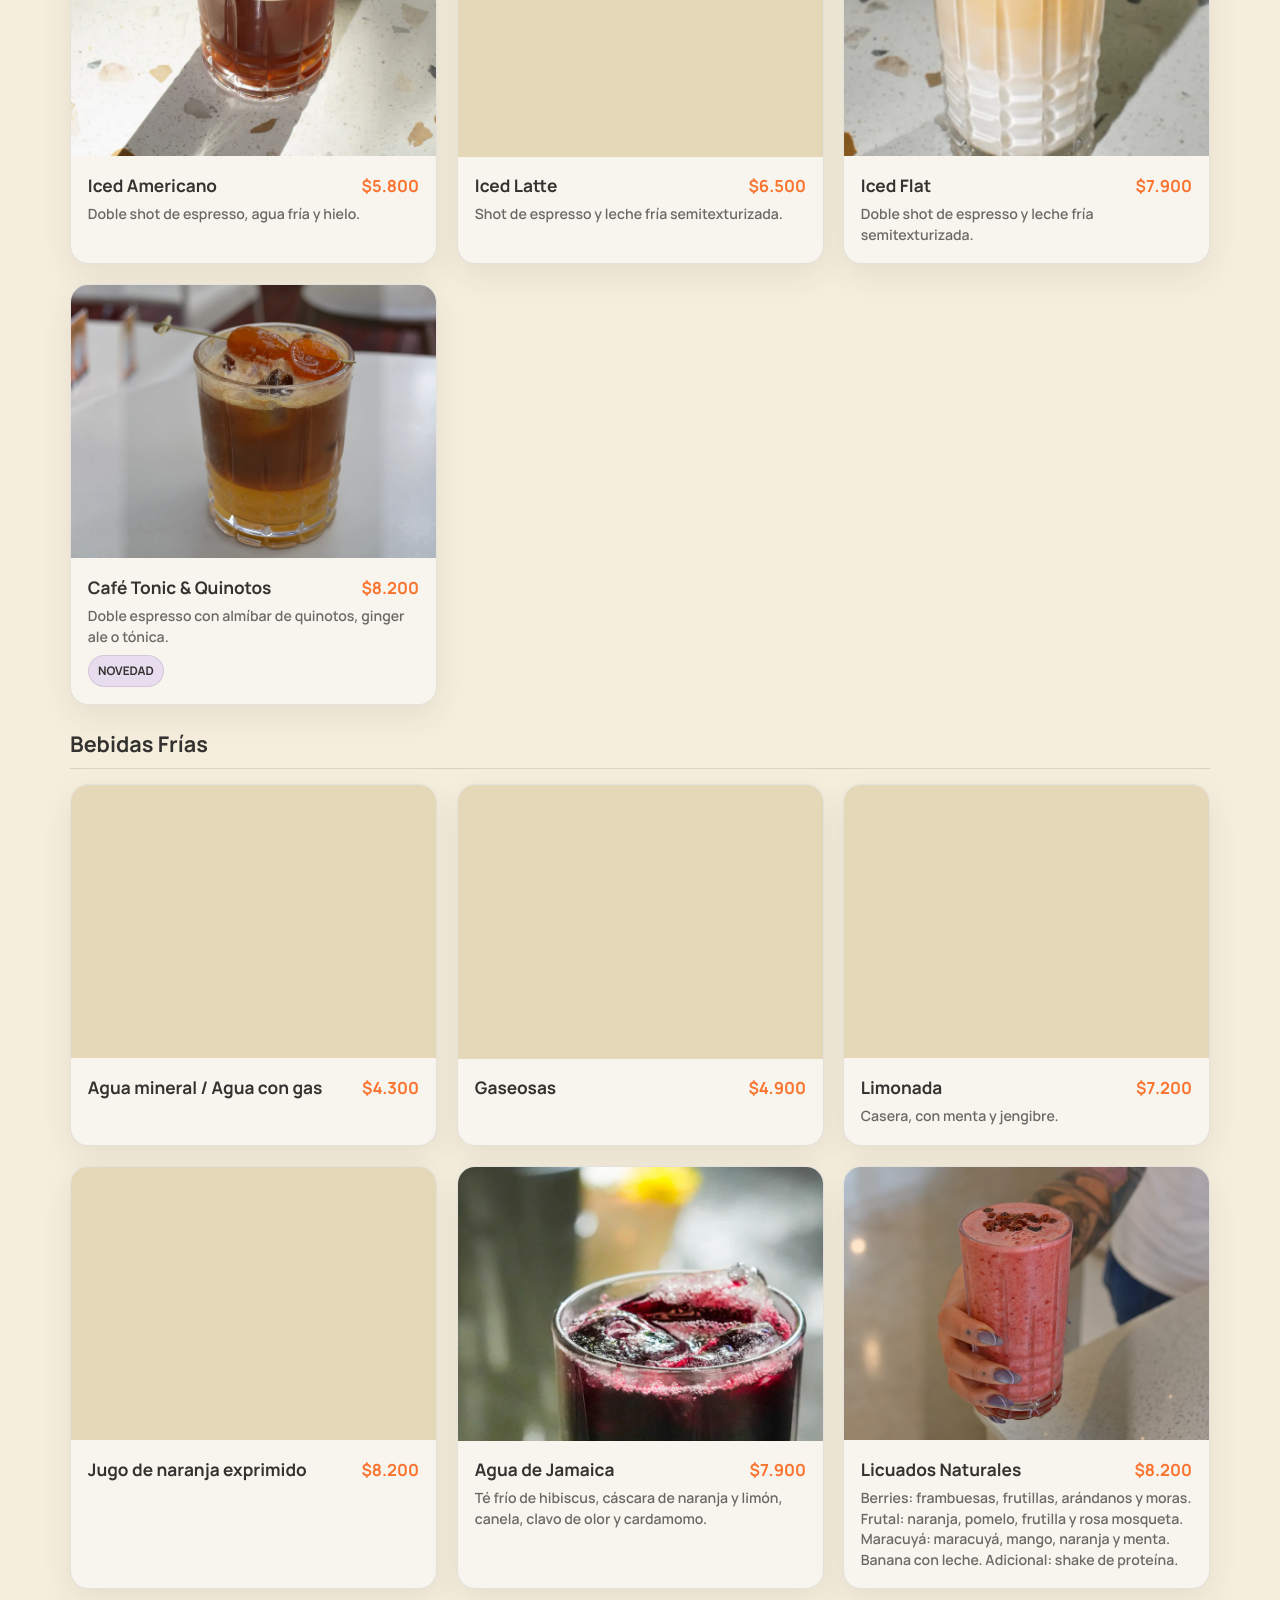
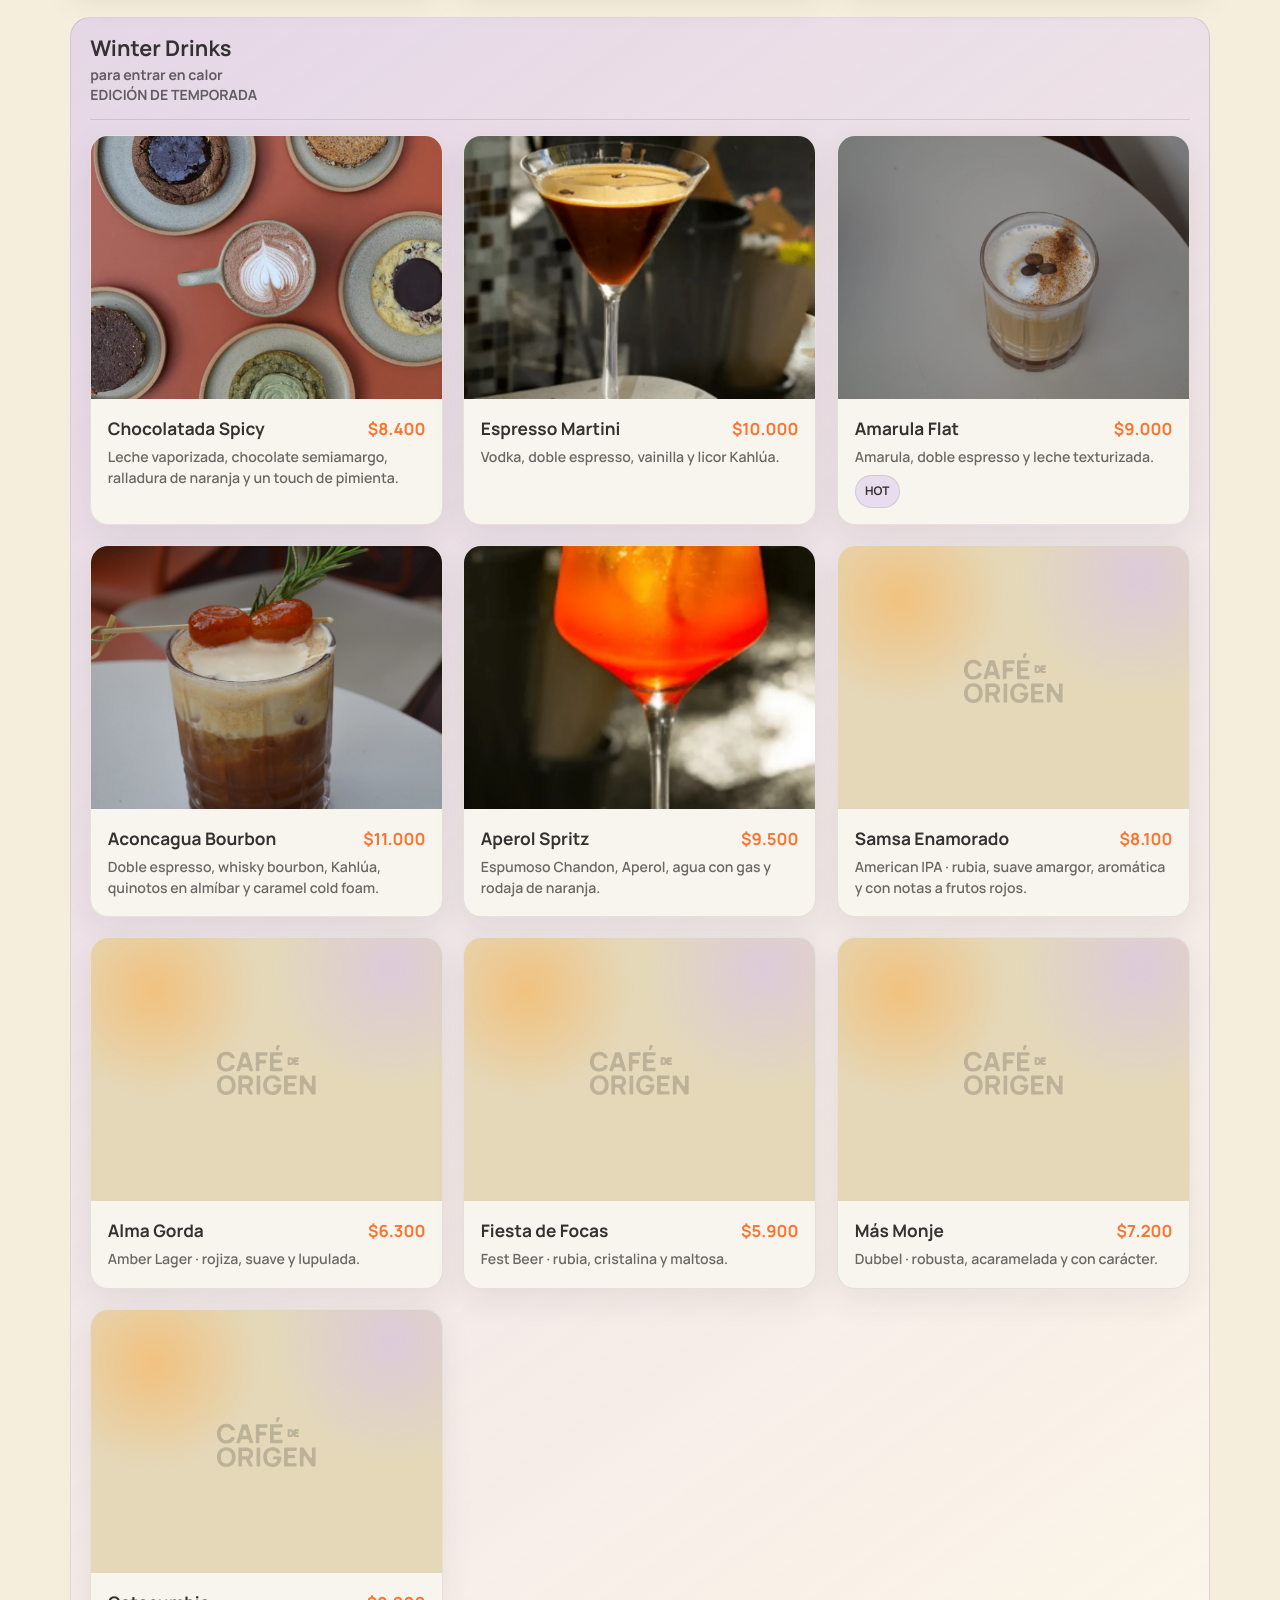
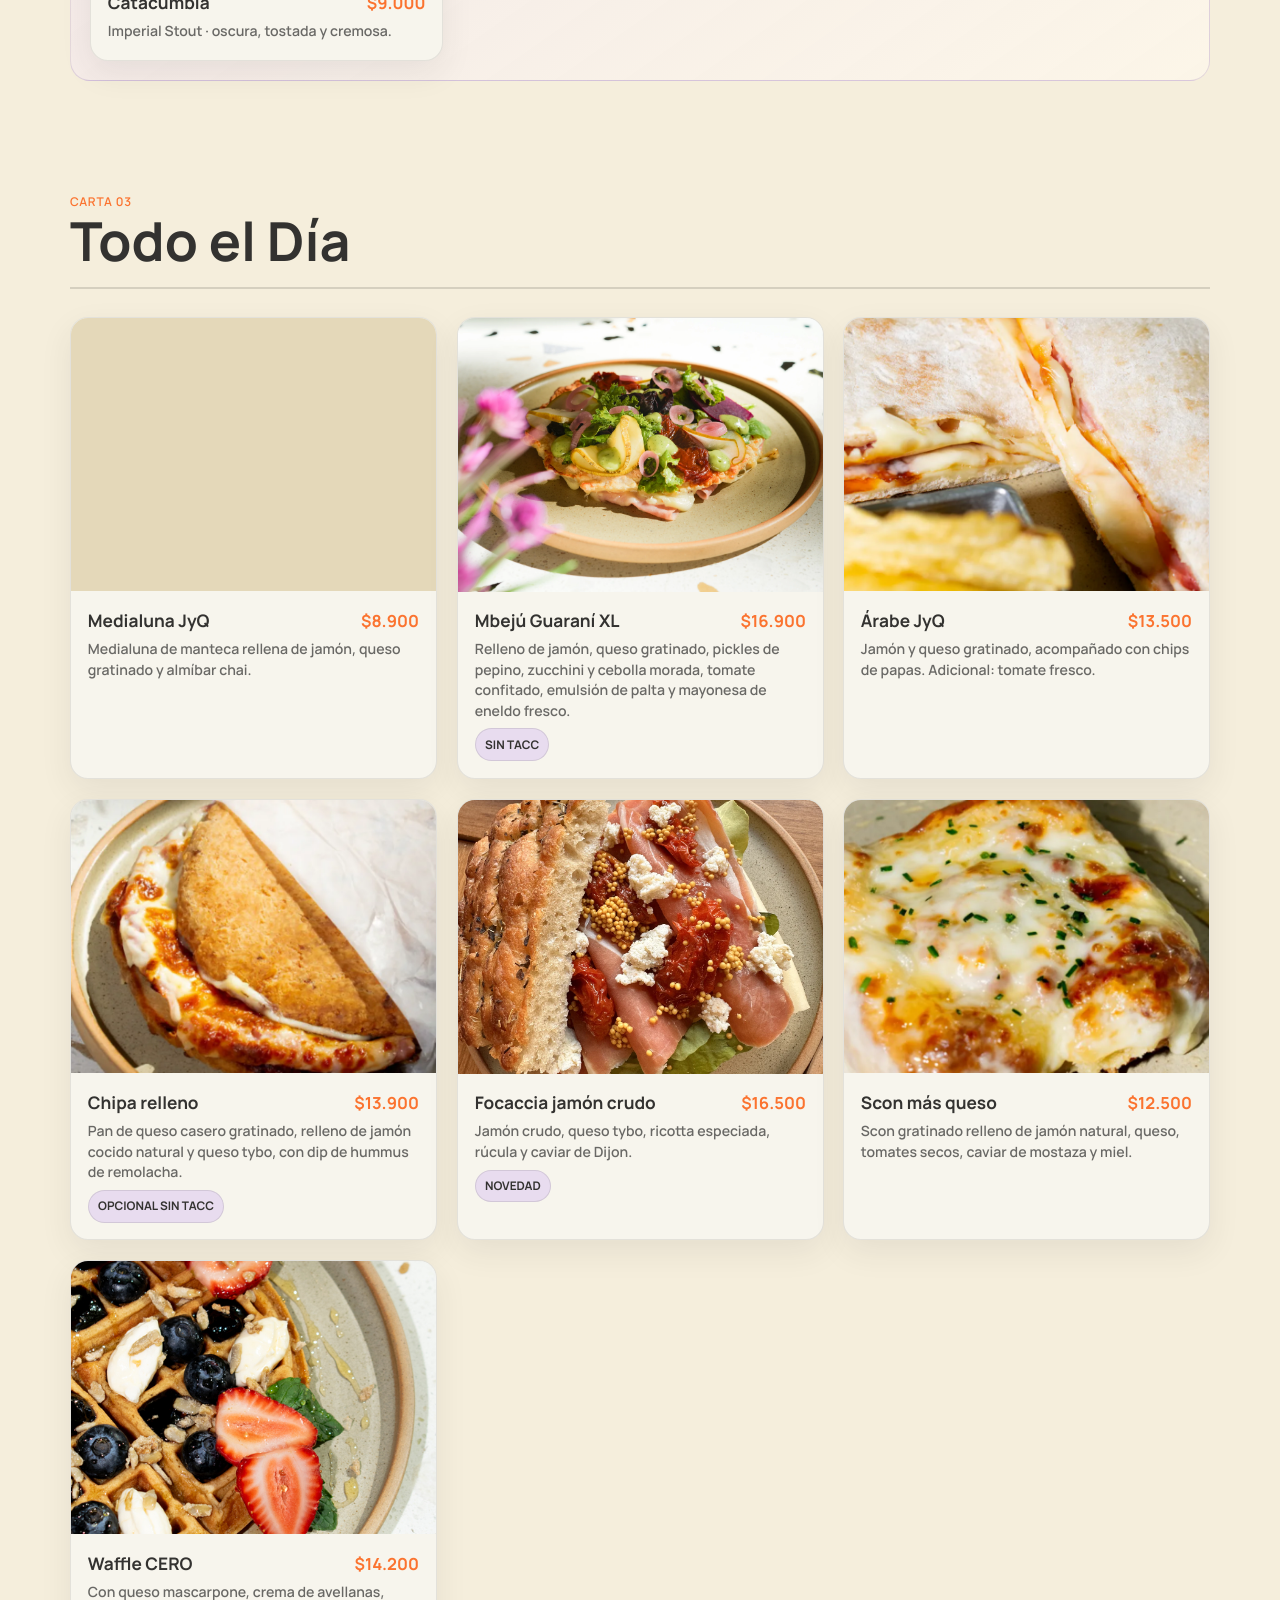
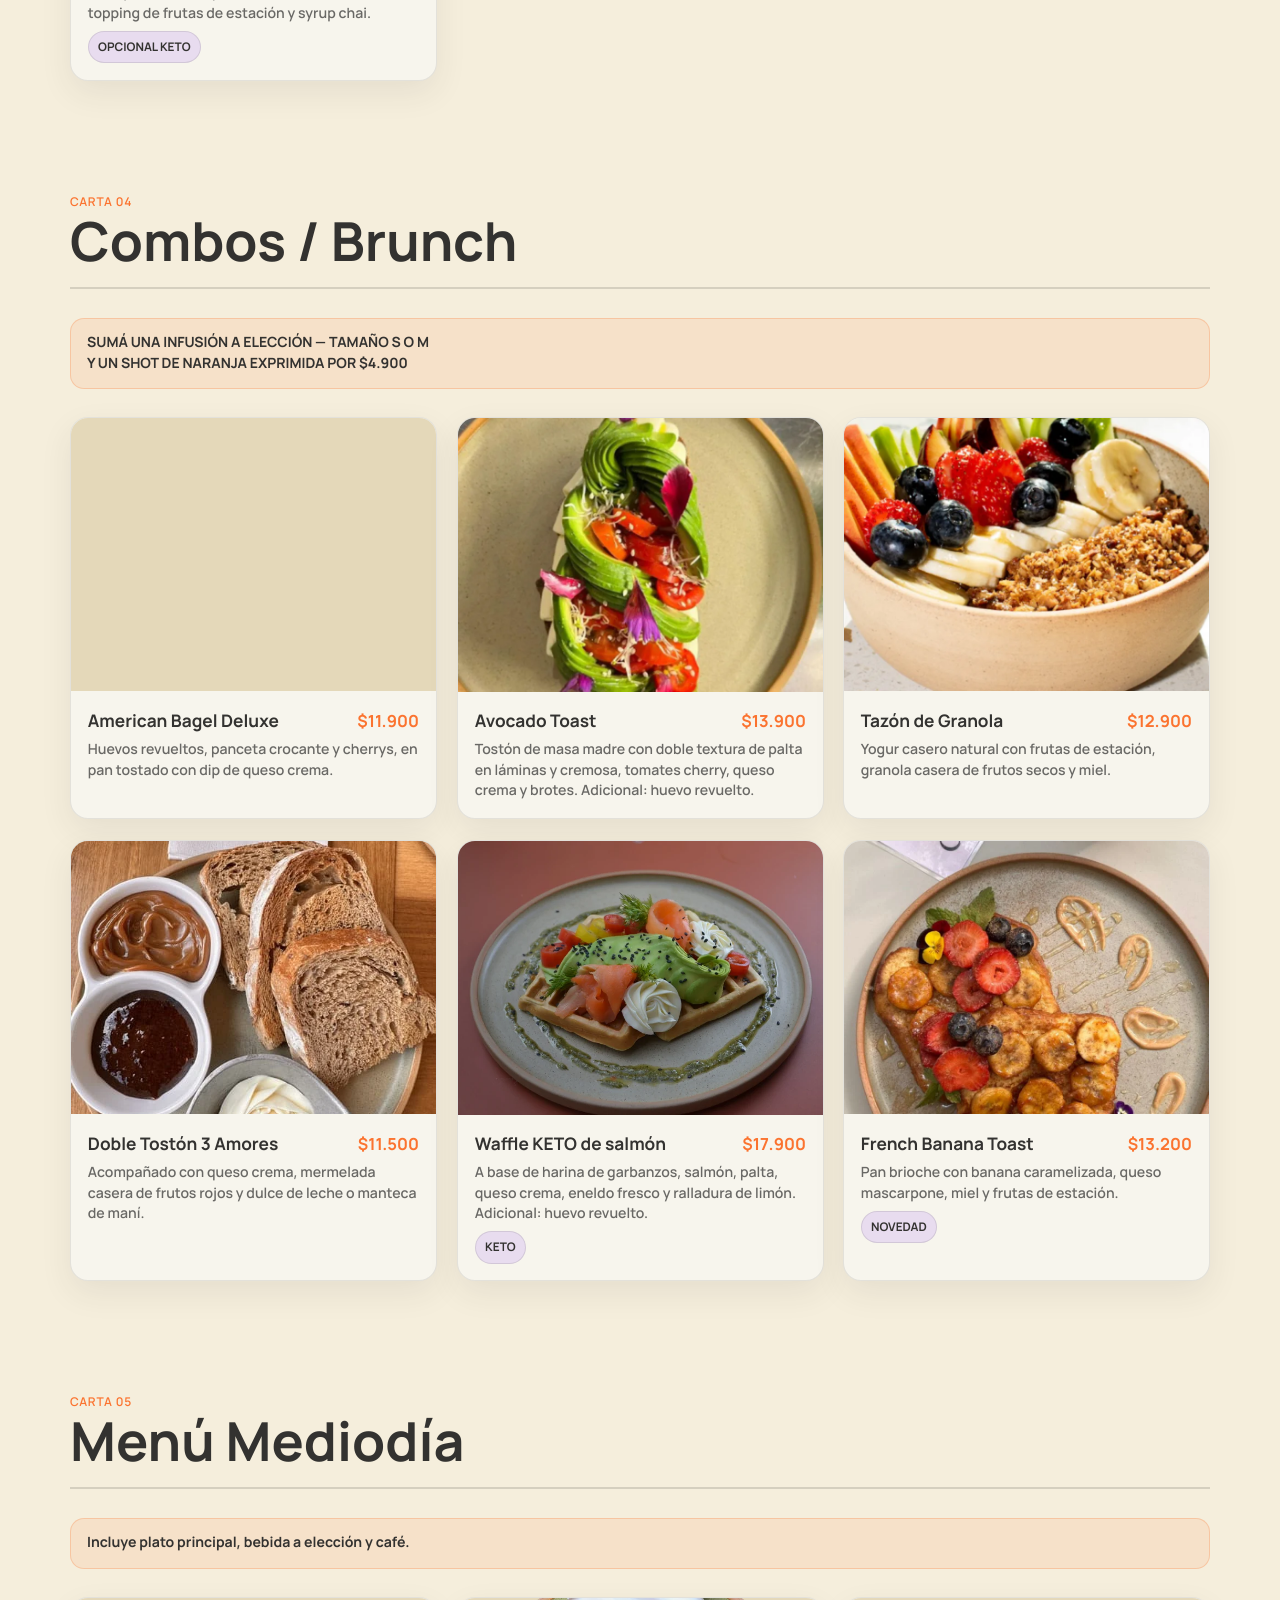
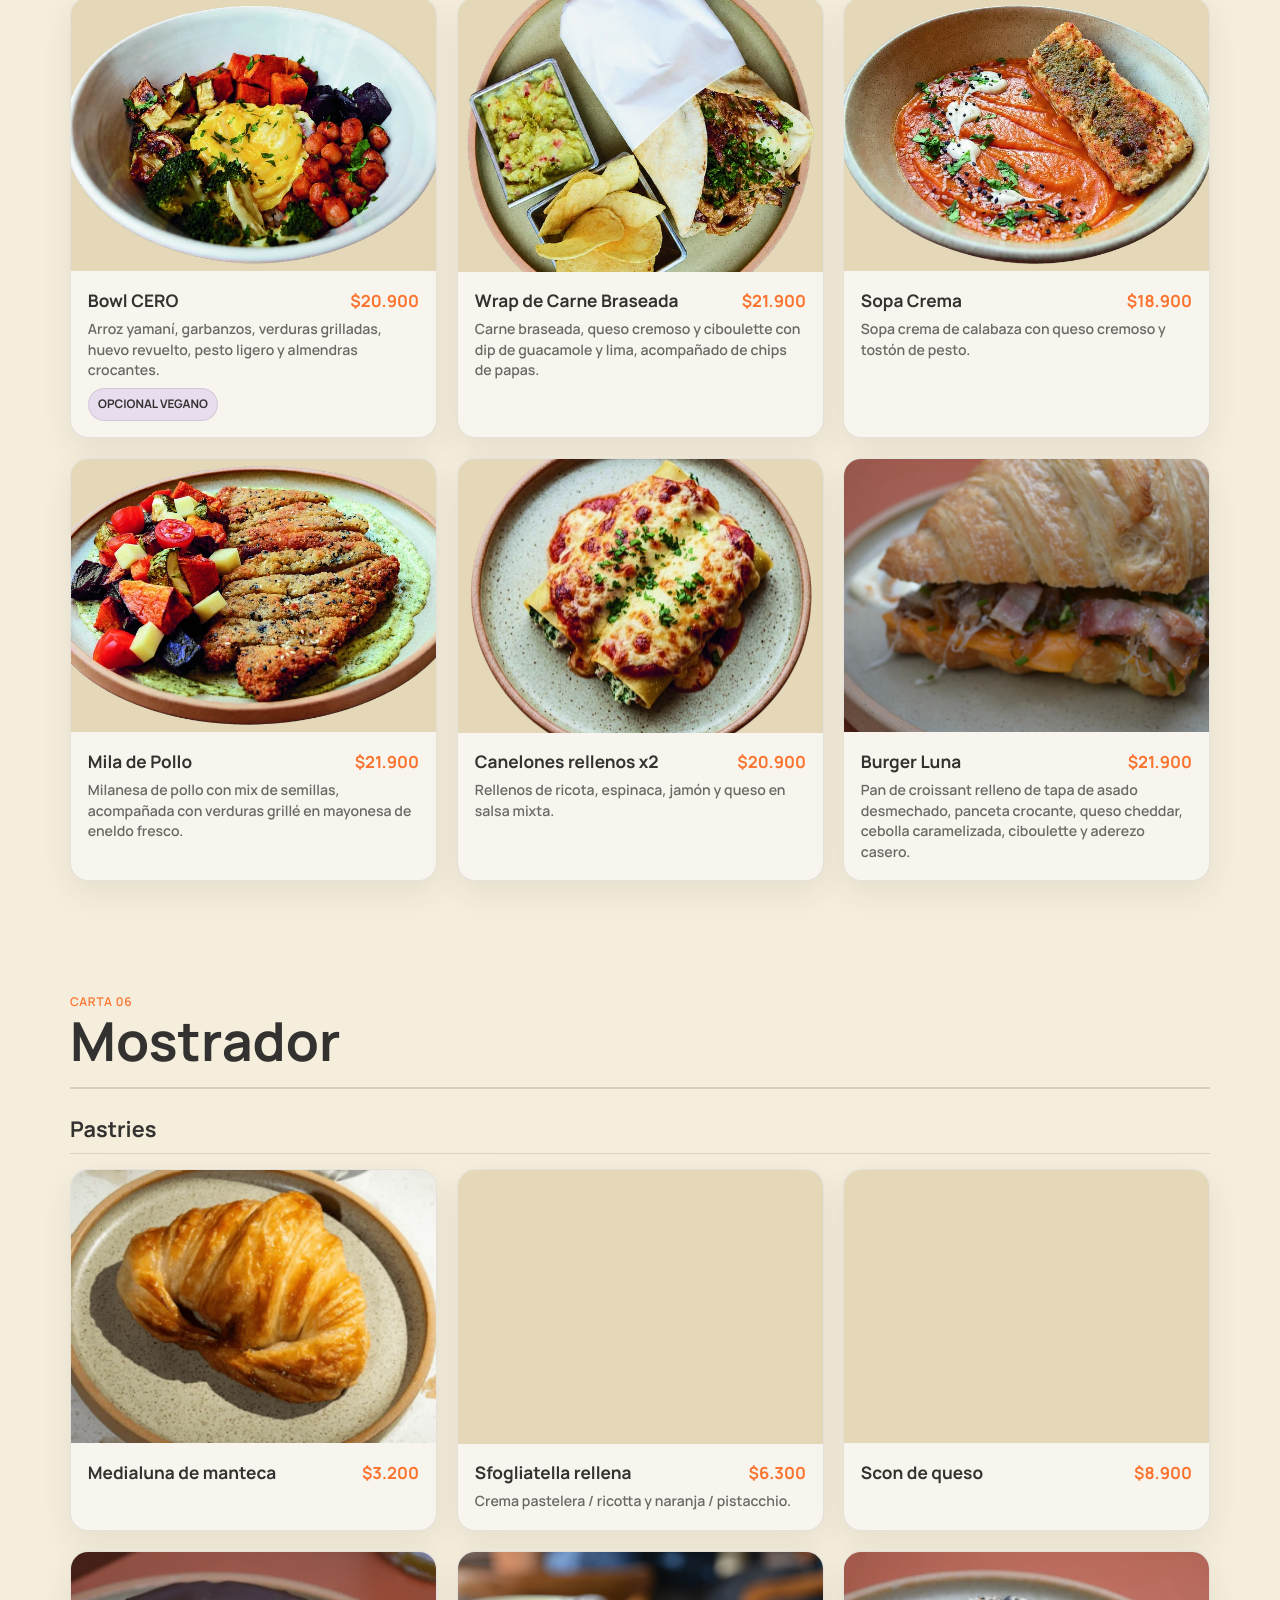
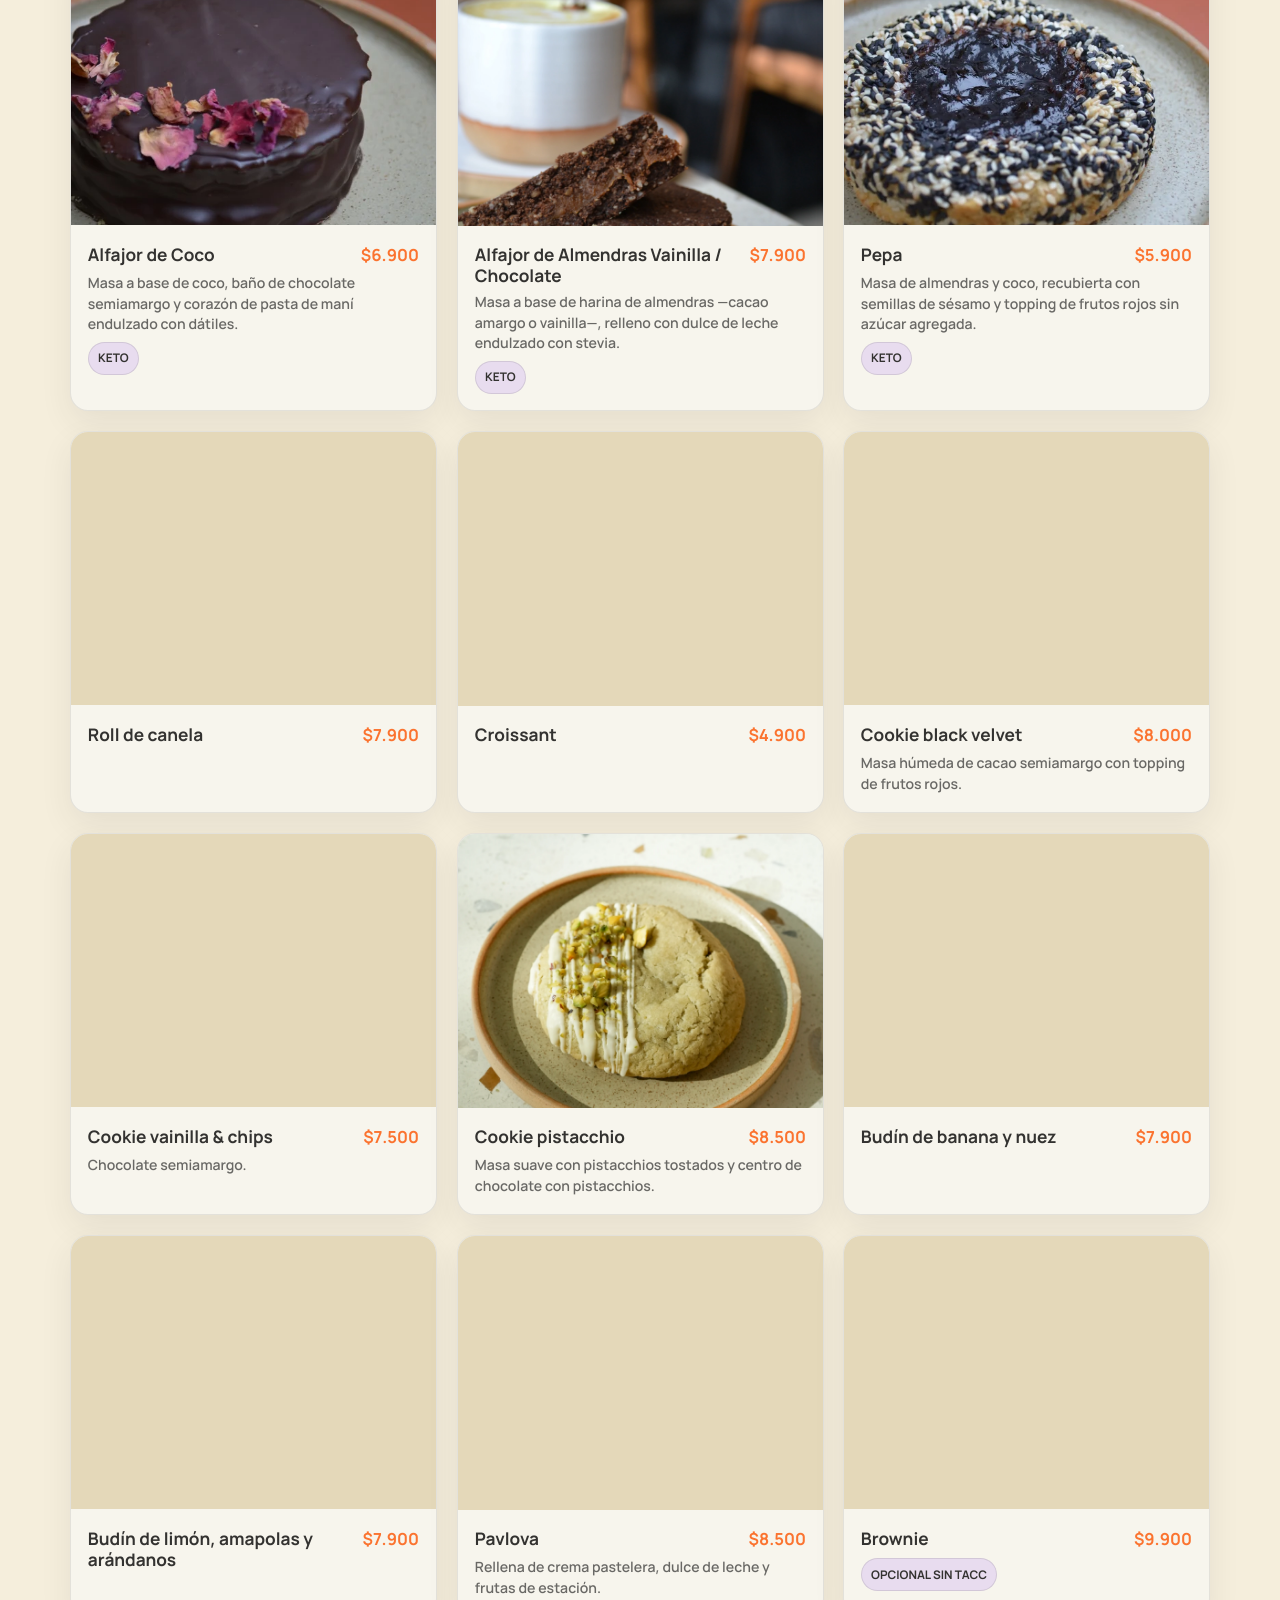
==== commit cdf73bcf: "Ordenar secciones de la landing según la navegación" ====
--- a/index.html
+++ b/index.html
@@ -135,52 +135,208 @@
         </div>
       </section>
 
-      <section class="products-preview-section" id="productos" aria-labelledby="productos-title">
-        <div class="cero-container products-preview-container">
-          <div class="products-preview-header">
-            <div>
-              <p class="eyebrow">PRODUCTOS</p>
-              <h2 id="productos-title">Productos Cero</h2>
-            </div>
-            <p>Objetos, café y piezas de marca para extender la experiencia Cero más allá del local.</p>
-          </div>
-
-          <div class="products-preview-grid" aria-label="Productos destacados">
-            <article class="cero-product-card">
-              <figure class="cero-product-media product-coffee-preview-media">
-                <img src="assets/imagenes/productos/fotos%20cafe/cafe-cero-colombia-transparente.webp" alt="Packaging del café de origen Colombia de Cero" width="1000" height="1000" loading="lazy" decoding="async">
-              </figure>
-              <div class="cero-product-content">
-                <p class="cero-product-category">Café</p>
-                <h3>Café de origen</h3>
-                <p>Café seleccionado para llevar la experiencia Cero a casa.</p>
-              </div>
-            </article>
-
-            <article class="cero-product-card">
-              <figure class="cero-product-media">
-                <img src="assets/imagenes/productos/buzo-cero.webp" alt="Buzo Cero" loading="lazy">
-              </figure>
-              <div class="cero-product-content">
-                <p class="cero-product-category">Merch</p>
-                <h3>Buzo Cero</h3>
-                <p>Merch de marca con diseño orgánico y espíritu urbano.</p>
-              </div>
-            </article>
-
-            <article class="cero-product-card">
-              <figure class="cero-product-media">
-                <img src="assets/imagenes/productos/Vasos.webp" alt="Vasos y tazas Cero" loading="lazy">
-              </figure>
-              <div class="cero-product-content">
-                <p class="cero-product-category">Objetos</p>
-                <h3>Vasos y Tazas Cero</h3>
-                <p>Piezas simples para acompañar el ritual del café.</p>
-              </div>
-            </article>
-          </div>
-
-          <a class="products-preview-link" href="productos.html">Ver todos los productos</a>
+      <section class="momentos-section space-strip" id="espacio" aria-labelledby="espacio-title">
+        <div class="cero-container space-strip__container">
+          <div class="space-strip__intro">
+            <p class="eyebrow">MOMENTOS CERO</p>
+            <h2 id="espacio-title">Cero en imágenes</h2>
+            <p>Una mirada visual al café, el espacio y la experiencia Cero.</p>
+          </div>
+
+          <div class="space-strip__wrapper">
+            <button class="space-strip__arrow space-strip__arrow--prev" type="button" aria-label="Ver fotos anteriores" data-space-strip-prev>←</button>
+
+            <div class="space-strip__track" aria-label="Fotos y videos de Cero Café de Origen" data-space-strip-track>
+              <figure class="space-strip__card">
+                <img src="assets/imagenes/hero-terraza-cero.webp" alt="Terraza de Cero Café de Origen" loading="lazy" data-fallback-image>
+                <figcaption>Terraza</figcaption>
+              </figure>
+
+              <figure class="space-strip__card">
+                <img src="assets/imagenes/frente-local-cero.webp" alt="Frente de Cero Café de Origen sobre Avenida Congreso" loading="lazy" data-fallback-image>
+                <figcaption>Fachada</figcaption>
+              </figure>
+
+              <figure class="space-strip__card">
+                <img src="assets/imagenes/interior-cero-1.webp" alt="Interior luminoso de Cero Café de Origen" loading="lazy" data-fallback-image>
+                <figcaption>Interior</figcaption>
+              </figure>
+
+              <figure class="space-strip__card">
+                <img src="assets/imagenes/interior-cero-2.webp" alt="Detalle del salón de Cero Café de Origen" loading="lazy" data-fallback-image>
+                <figcaption>Salón</figcaption>
+              </figure>
+
+              <figure class="space-strip__card">
+                <img src="assets/imagenes/eventos/evento-saime-1.webp" alt="Evento realizado en Cero Café de Origen" loading="lazy" data-fallback-image>
+                <figcaption>Evento</figcaption>
+              </figure>
+
+              <figure class="space-strip__card">
+                <img src="assets/imagenes/terraza-clientes-cero-1.webp" alt="Clientes disfrutando la terraza de Cero Café de Origen" loading="lazy" data-fallback-image>
+                <figcaption>Terraza clientes</figcaption>
+              </figure>
+
+              <figure class="space-strip__card">
+                <img src="assets/imagenes/evento-dj-cero-1.webp" alt="Evento con DJ en Cero Café de Origen" loading="lazy" data-fallback-image>
+                <figcaption>Evento DJ</figcaption>
+              </figure>
+
+              <figure
+                class="space-strip__card space-strip__card--video"
+                role="button"
+                tabindex="0"
+                aria-label="Reproducir video de evento en Cero Café de Origen"
+                data-space-video
+                data-video-src="assets/videos/video-evento/back-evento-presentacion-optimized.mp4"
+                data-video-poster="assets/imagenes/video-posters/evento-presentacion-poster.webp"
+                data-video-title="Evento en Cero"
+              >
+                <video autoplay muted loop playsinline preload="none" poster="assets/imagenes/video-posters/evento-presentacion-poster.webp" aria-label="Video de evento en Cero Café de Origen" data-autoplay-video data-fallback-video>
+                  <source data-src="assets/videos/video-evento/back-evento-presentacion-optimized.mp4" type="video/mp4">
+                </video>
+                <span class="space-strip__media-label">Video</span>
+                <figcaption>Evento</figcaption>
+              </figure>
+
+              <figure
+                class="space-strip__card space-strip__card--video"
+                role="button"
+                tabindex="0"
+                aria-label="Reproducir video del DJ en Cero Café de Origen"
+                data-space-video
+                data-video-src="assets/videos/video-evento/cero-cafe-reel-1-optimized.mp4"
+                data-video-poster="assets/imagenes/video-posters/evento-dj-poster.webp"
+                data-video-title="DJ en Cero"
+              >
+                <video autoplay muted loop playsinline preload="none" poster="assets/imagenes/video-posters/evento-dj-poster.webp" aria-label="Video del DJ en Cero Café de Origen" data-autoplay-video data-fallback-video>
+                  <source data-src="assets/videos/video-evento/cero-cafe-reel-1-optimized.mp4" type="video/mp4">
+                </video>
+                <span class="space-strip__media-label">DJ</span>
+                <figcaption>DJ</figcaption>
+              </figure>
+
+              <figure class="space-strip__card">
+                <img src="assets/imagenes/terraza-servicio-cero-1.webp" alt="Servicio en la terraza de Cero Café de Origen" loading="lazy" data-fallback-image>
+                <figcaption>Terraza servicio</figcaption>
+              </figure>
+
+              <figure class="space-strip__card">
+                <img src="assets/imagenes/pet-friendly-cero.webp" alt="Momento pet friendly en Cero Café de Origen" loading="lazy" data-fallback-image>
+                <figcaption>Pet friendly</figcaption>
+              </figure>
+
+              <figure class="space-strip__card">
+                <img src="assets/imagenes/interior-cowork-cero-1.webp" alt="Interior con espacio de cowork en Cero Café de Origen" loading="lazy" data-fallback-image>
+                <figcaption>Interior cowork</figcaption>
+              </figure>
+
+              <figure class="space-strip__card">
+                <img src="assets/imagenes/barista-latte-art.webp" alt="Latte art preparado en la barra de Cero" loading="lazy" data-fallback-image>
+                <figcaption>Barra</figcaption>
+              </figure>
+
+              <figure class="space-strip__card">
+                <img src="assets/imagenes/@saime_studio  (31).webp" alt="Mesa de trabajo y café en Cero Café de Origen" loading="lazy" data-fallback-image>
+                <figcaption>Momento Cero</figcaption>
+              </figure>
+
+              <figure class="space-strip__card">
+                <img src="assets/imagenes/barista-cafe-1.webp" alt="Preparación de café en Cero Café de Origen" loading="lazy" data-fallback-image>
+                <figcaption>Café</figcaption>
+              </figure>
+
+              <figure class="space-strip__card">
+                <img src="assets/imagenes/cowork-mesa-cero-1.webp" alt="Mesa de cowork con café en Cero Café de Origen" loading="lazy" data-fallback-image>
+                <figcaption>Cowork mesa</figcaption>
+              </figure>
+
+              <figure class="space-strip__card">
+                <img src="assets/imagenes/barista-cafe-2.webp" alt="Detalle de café de especialidad en Cero" loading="lazy" data-fallback-image>
+                <figcaption>Especialidad</figcaption>
+              </figure>
+
+              <figure class="space-strip__card">
+                <img src="assets/imagenes/barra-cero-1.webp" alt="Barra de Cero Café de Origen" loading="lazy" data-fallback-image>
+                <figcaption>Barra</figcaption>
+              </figure>
+
+              <figure class="space-strip__card">
+                <img src="assets/imagenes/eventos/evento-saime-3.webp" alt="Ambiente de evento en Cero Café de Origen" loading="lazy" data-fallback-image>
+                <figcaption>Encuentros</figcaption>
+              </figure>
+
+              <figure class="space-strip__card">
+                <img src="assets/imagenes/pet-friendly-cero-exterior.webp" alt="Momento pet friendly en el exterior de Cero Café de Origen" loading="lazy" data-fallback-image>
+                <figcaption>Pet friendly</figcaption>
+              </figure>
+
+              <figure
+                class="space-strip__card space-strip__card--video"
+                role="button"
+                tabindex="0"
+                aria-label="Reproducir video de ambiente y presentación en Cero Café de Origen"
+                data-space-video
+                data-video-src="assets/videos/video-evento/cero-cafe-sorteo-2-optimized.mp4"
+                data-video-poster="assets/imagenes/video-posters/evento-sorteo-poster.webp"
+                data-video-title="Ambiente y presentación"
+              >
+                <video autoplay muted loop playsinline preload="none" poster="assets/imagenes/video-posters/evento-sorteo-poster.webp" aria-label="Video de ambiente y presentación en Cero Café de Origen" data-autoplay-video data-fallback-video>
+                  <source data-src="assets/videos/video-evento/cero-cafe-sorteo-2-optimized.mp4" type="video/mp4">
+                </video>
+                <span class="space-strip__media-label">Presentación</span>
+                <figcaption>Ambiente</figcaption>
+              </figure>
+
+              <figure class="space-strip__card">
+                <img src="assets/imagenes/barista-cero-1.webp" alt="Barista preparando café en Cero Café de Origen" loading="lazy" data-fallback-image>
+                <figcaption>Barista</figcaption>
+              </figure>
+
+              <figure class="space-strip__card">
+                <img src="assets/imagenes/eventos/evento-saime-5.webp" alt="Detalle de experiencia en evento de Cero" loading="lazy" data-fallback-image>
+                <figcaption>Experiencia</figcaption>
+              </figure>
+
+              <figure class="space-strip__card">
+                <img src="assets/imagenes/terraza-evento-dj-cero-1.webp" alt="Terraza durante un evento con DJ en Cero Café de Origen" loading="lazy" data-fallback-image>
+                <figcaption>Terraza evento DJ</figcaption>
+              </figure>
+
+              <figure class="space-strip__card">
+                <img src="assets/imagenes/eventos/evento-saime-8.webp" alt="Momento compartido en Cero Café de Origen" loading="lazy" data-fallback-image>
+                <figcaption>Comunidad</figcaption>
+              </figure>
+
+              <figure class="space-strip__card">
+                <img src="assets/imagenes/terraza-cero-1.webp" alt="Terraza de Cero Café de Origen bajo los arboles" loading="lazy" data-fallback-image>
+                <figcaption>Terraza</figcaption>
+              </figure>
+            </div>
+
+            <button class="space-strip__arrow space-strip__arrow--next" type="button" aria-label="Ver fotos siguientes" data-space-strip-next>→</button>
+          </div>
+        </div>
+      </section>
+
+      <section class="reservations-section" id="reservas" aria-labelledby="reservas-title" data-reservations-slider>
+        <div class="reservations-stage" id="reservations-media" data-reservations-stage aria-hidden="true"></div>
+        <div class="reservations-shade" aria-hidden="true"></div>
+
+        <div class="cero-container reservations-container">
+          <div class="reservations-content">
+            <p class="eyebrow">RESERVAS</p>
+            <h2 id="reservas-title">Tu próxima pausa, en Cero.</h2>
+            <p>Un café, algo rico y un momento para compartir. Reservá tu mesa y vení a disfrutar de Cero.</p>
+            <a
+              class="btn btn-primary reservations-action"
+              href="https://www.takeasygo.com/cero-cafe/reservas/69a658edca4b0421ca9773e8"
+              target="_blank"
+              rel="noopener noreferrer"
+              aria-label="Reservar una mesa en TakeasyGo (se abre en una pestaña nueva)"
+            >Reservar una mesa</a>
+          </div>
+
         </div>
       </section>
 
@@ -264,208 +420,52 @@
         </div>
       </section>
 
-      <section class="momentos-section space-strip" id="espacio" aria-labelledby="espacio-title">
-        <div class="cero-container space-strip__container">
-          <div class="space-strip__intro">
-            <p class="eyebrow">MOMENTOS CERO</p>
-            <h2 id="espacio-title">Cero en imágenes</h2>
-            <p>Una mirada visual al café, el espacio y la experiencia Cero.</p>
-          </div>
-
-          <div class="space-strip__wrapper">
-            <button class="space-strip__arrow space-strip__arrow--prev" type="button" aria-label="Ver fotos anteriores" data-space-strip-prev>←</button>
-
-            <div class="space-strip__track" aria-label="Fotos y videos de Cero Café de Origen" data-space-strip-track>
-              <figure class="space-strip__card">
-                <img src="assets/imagenes/hero-terraza-cero.webp" alt="Terraza de Cero Café de Origen" loading="lazy" data-fallback-image>
-                <figcaption>Terraza</figcaption>
-              </figure>
-
-              <figure class="space-strip__card">
-                <img src="assets/imagenes/frente-local-cero.webp" alt="Frente de Cero Café de Origen sobre Avenida Congreso" loading="lazy" data-fallback-image>
-                <figcaption>Fachada</figcaption>
-              </figure>
-
-              <figure class="space-strip__card">
-                <img src="assets/imagenes/interior-cero-1.webp" alt="Interior luminoso de Cero Café de Origen" loading="lazy" data-fallback-image>
-                <figcaption>Interior</figcaption>
-              </figure>
-
-              <figure class="space-strip__card">
-                <img src="assets/imagenes/interior-cero-2.webp" alt="Detalle del salón de Cero Café de Origen" loading="lazy" data-fallback-image>
-                <figcaption>Salón</figcaption>
-              </figure>
-
-              <figure class="space-strip__card">
-                <img src="assets/imagenes/eventos/evento-saime-1.webp" alt="Evento realizado en Cero Café de Origen" loading="lazy" data-fallback-image>
-                <figcaption>Evento</figcaption>
-              </figure>
-
-              <figure class="space-strip__card">
-                <img src="assets/imagenes/terraza-clientes-cero-1.webp" alt="Clientes disfrutando la terraza de Cero Café de Origen" loading="lazy" data-fallback-image>
-                <figcaption>Terraza clientes</figcaption>
-              </figure>
-
-              <figure class="space-strip__card">
-                <img src="assets/imagenes/evento-dj-cero-1.webp" alt="Evento con DJ en Cero Café de Origen" loading="lazy" data-fallback-image>
-                <figcaption>Evento DJ</figcaption>
-              </figure>
-
-              <figure
-                class="space-strip__card space-strip__card--video"
-                role="button"
-                tabindex="0"
-                aria-label="Reproducir video de evento en Cero Café de Origen"
-                data-space-video
-                data-video-src="assets/videos/video-evento/back-evento-presentacion-optimized.mp4"
-                data-video-poster="assets/imagenes/video-posters/evento-presentacion-poster.webp"
-                data-video-title="Evento en Cero"
-              >
-                <video autoplay muted loop playsinline preload="none" poster="assets/imagenes/video-posters/evento-presentacion-poster.webp" aria-label="Video de evento en Cero Café de Origen" data-autoplay-video data-fallback-video>
-                  <source data-src="assets/videos/video-evento/back-evento-presentacion-optimized.mp4" type="video/mp4">
-                </video>
-                <span class="space-strip__media-label">Video</span>
-                <figcaption>Evento</figcaption>
-              </figure>
-
-              <figure
-                class="space-strip__card space-strip__card--video"
-                role="button"
-                tabindex="0"
-                aria-label="Reproducir video del DJ en Cero Café de Origen"
-                data-space-video
-                data-video-src="assets/videos/video-evento/cero-cafe-reel-1-optimized.mp4"
-                data-video-poster="assets/imagenes/video-posters/evento-dj-poster.webp"
-                data-video-title="DJ en Cero"
-              >
-                <video autoplay muted loop playsinline preload="none" poster="assets/imagenes/video-posters/evento-dj-poster.webp" aria-label="Video del DJ en Cero Café de Origen" data-autoplay-video data-fallback-video>
-                  <source data-src="assets/videos/video-evento/cero-cafe-reel-1-optimized.mp4" type="video/mp4">
-                </video>
-                <span class="space-strip__media-label">DJ</span>
-                <figcaption>DJ</figcaption>
-              </figure>
-
-              <figure class="space-strip__card">
-                <img src="assets/imagenes/terraza-servicio-cero-1.webp" alt="Servicio en la terraza de Cero Café de Origen" loading="lazy" data-fallback-image>
-                <figcaption>Terraza servicio</figcaption>
-              </figure>
-
-              <figure class="space-strip__card">
-                <img src="assets/imagenes/pet-friendly-cero.webp" alt="Momento pet friendly en Cero Café de Origen" loading="lazy" data-fallback-image>
-                <figcaption>Pet friendly</figcaption>
-              </figure>
-
-              <figure class="space-strip__card">
-                <img src="assets/imagenes/interior-cowork-cero-1.webp" alt="Interior con espacio de cowork en Cero Café de Origen" loading="lazy" data-fallback-image>
-                <figcaption>Interior cowork</figcaption>
-              </figure>
-
-              <figure class="space-strip__card">
-                <img src="assets/imagenes/barista-latte-art.webp" alt="Latte art preparado en la barra de Cero" loading="lazy" data-fallback-image>
-                <figcaption>Barra</figcaption>
-              </figure>
-
-              <figure class="space-strip__card">
-                <img src="assets/imagenes/@saime_studio  (31).webp" alt="Mesa de trabajo y café en Cero Café de Origen" loading="lazy" data-fallback-image>
-                <figcaption>Momento Cero</figcaption>
-              </figure>
-
-              <figure class="space-strip__card">
-                <img src="assets/imagenes/barista-cafe-1.webp" alt="Preparación de café en Cero Café de Origen" loading="lazy" data-fallback-image>
-                <figcaption>Café</figcaption>
-              </figure>
-
-              <figure class="space-strip__card">
-                <img src="assets/imagenes/cowork-mesa-cero-1.webp" alt="Mesa de cowork con café en Cero Café de Origen" loading="lazy" data-fallback-image>
-                <figcaption>Cowork mesa</figcaption>
-              </figure>
-
-              <figure class="space-strip__card">
-                <img src="assets/imagenes/barista-cafe-2.webp" alt="Detalle de café de especialidad en Cero" loading="lazy" data-fallback-image>
-                <figcaption>Especialidad</figcaption>
-              </figure>
-
-              <figure class="space-strip__card">
-                <img src="assets/imagenes/barra-cero-1.webp" alt="Barra de Cero Café de Origen" loading="lazy" data-fallback-image>
-                <figcaption>Barra</figcaption>
-              </figure>
-
-              <figure class="space-strip__card">
-                <img src="assets/imagenes/eventos/evento-saime-3.webp" alt="Ambiente de evento en Cero Café de Origen" loading="lazy" data-fallback-image>
-                <figcaption>Encuentros</figcaption>
-              </figure>
-
-              <figure class="space-strip__card">
-                <img src="assets/imagenes/pet-friendly-cero-exterior.webp" alt="Momento pet friendly en el exterior de Cero Café de Origen" loading="lazy" data-fallback-image>
-                <figcaption>Pet friendly</figcaption>
-              </figure>
-
-              <figure
-                class="space-strip__card space-strip__card--video"
-                role="button"
-                tabindex="0"
-                aria-label="Reproducir video de ambiente y presentación en Cero Café de Origen"
-                data-space-video
-                data-video-src="assets/videos/video-evento/cero-cafe-sorteo-2-optimized.mp4"
-                data-video-poster="assets/imagenes/video-posters/evento-sorteo-poster.webp"
-                data-video-title="Ambiente y presentación"
-              >
-                <video autoplay muted loop playsinline preload="none" poster="assets/imagenes/video-posters/evento-sorteo-poster.webp" aria-label="Video de ambiente y presentación en Cero Café de Origen" data-autoplay-video data-fallback-video>
-                  <source data-src="assets/videos/video-evento/cero-cafe-sorteo-2-optimized.mp4" type="video/mp4">
-                </video>
-                <span class="space-strip__media-label">Presentación</span>
-                <figcaption>Ambiente</figcaption>
-              </figure>
-
-              <figure class="space-strip__card">
-                <img src="assets/imagenes/barista-cero-1.webp" alt="Barista preparando café en Cero Café de Origen" loading="lazy" data-fallback-image>
-                <figcaption>Barista</figcaption>
-              </figure>
-
-              <figure class="space-strip__card">
-                <img src="assets/imagenes/eventos/evento-saime-5.webp" alt="Detalle de experiencia en evento de Cero" loading="lazy" data-fallback-image>
-                <figcaption>Experiencia</figcaption>
-              </figure>
-
-              <figure class="space-strip__card">
-                <img src="assets/imagenes/terraza-evento-dj-cero-1.webp" alt="Terraza durante un evento con DJ en Cero Café de Origen" loading="lazy" data-fallback-image>
-                <figcaption>Terraza evento DJ</figcaption>
-              </figure>
-
-              <figure class="space-strip__card">
-                <img src="assets/imagenes/eventos/evento-saime-8.webp" alt="Momento compartido en Cero Café de Origen" loading="lazy" data-fallback-image>
-                <figcaption>Comunidad</figcaption>
-              </figure>
-
-              <figure class="space-strip__card">
-                <img src="assets/imagenes/terraza-cero-1.webp" alt="Terraza de Cero Café de Origen bajo los arboles" loading="lazy" data-fallback-image>
-                <figcaption>Terraza</figcaption>
-              </figure>
-            </div>
-
-            <button class="space-strip__arrow space-strip__arrow--next" type="button" aria-label="Ver fotos siguientes" data-space-strip-next>→</button>
-          </div>
-        </div>
-      </section>
-
-      <section class="reservations-section" id="reservas" aria-labelledby="reservas-title" data-reservations-slider>
-        <div class="reservations-stage" id="reservations-media" data-reservations-stage aria-hidden="true"></div>
-        <div class="reservations-shade" aria-hidden="true"></div>
-
-        <div class="cero-container reservations-container">
-          <div class="reservations-content">
-            <p class="eyebrow">RESERVAS</p>
-            <h2 id="reservas-title">Tu próxima pausa, en Cero.</h2>
-            <p>Un café, algo rico y un momento para compartir. Reservá tu mesa y vení a disfrutar de Cero.</p>
-            <a
-              class="btn btn-primary reservations-action"
-              href="https://www.takeasygo.com/cero-cafe/reservas/69a658edca4b0421ca9773e8"
-              target="_blank"
-              rel="noopener noreferrer"
-              aria-label="Reservar una mesa en TakeasyGo (se abre en una pestaña nueva)"
-            >Reservar una mesa</a>
-          </div>
-
+      <section class="products-preview-section" id="productos" aria-labelledby="productos-title">
+        <div class="cero-container products-preview-container">
+          <div class="products-preview-header">
+            <div>
+              <p class="eyebrow">PRODUCTOS</p>
+              <h2 id="productos-title">Productos Cero</h2>
+            </div>
+            <p>Objetos, café y piezas de marca para extender la experiencia Cero más allá del local.</p>
+          </div>
+
+          <div class="products-preview-grid" aria-label="Productos destacados">
+            <article class="cero-product-card">
+              <figure class="cero-product-media product-coffee-preview-media">
+                <img src="assets/imagenes/productos/fotos%20cafe/cafe-cero-colombia-transparente.webp" alt="Packaging del café de origen Colombia de Cero" width="1000" height="1000" loading="lazy" decoding="async">
+              </figure>
+              <div class="cero-product-content">
+                <p class="cero-product-category">Café</p>
+                <h3>Café de origen</h3>
+                <p>Café seleccionado para llevar la experiencia Cero a casa.</p>
+              </div>
+            </article>
+
+            <article class="cero-product-card">
+              <figure class="cero-product-media">
+                <img src="assets/imagenes/productos/buzo-cero.webp" alt="Buzo Cero" loading="lazy">
+              </figure>
+              <div class="cero-product-content">
+                <p class="cero-product-category">Merch</p>
+                <h3>Buzo Cero</h3>
+                <p>Merch de marca con diseño orgánico y espíritu urbano.</p>
+              </div>
+            </article>
+
+            <article class="cero-product-card">
+              <figure class="cero-product-media">
+                <img src="assets/imagenes/productos/Vasos.webp" alt="Vasos y tazas Cero" loading="lazy">
+              </figure>
+              <div class="cero-product-content">
+                <p class="cero-product-category">Objetos</p>
+                <h3>Vasos y Tazas Cero</h3>
+                <p>Piezas simples para acompañar el ritual del café.</p>
+              </div>
+            </article>
+          </div>
+
+          <a class="products-preview-link" href="productos.html">Ver todos los productos</a>
         </div>
       </section>
 
--- a/css/styles.css
+++ b/css/styles.css
@@ -3301,6 +3301,73 @@
   }
 }
 
+/* Carta compacta en mobile: dos productos por fila sin limitar el contenido. */
+@media (max-width: 679px) {
+  .menu-section {
+    padding-inline: clamp(0.75rem, 4vw, 1rem);
+  }
+
+  .menu-card-grid {
+    grid-template-columns: repeat(2, minmax(0, 1fr));
+    gap: 0.75rem 0.625rem;
+    align-items: start;
+  }
+
+  .menu-product-card {
+    height: auto;
+    border-radius: 16px;
+  }
+
+  .menu-product-media {
+    aspect-ratio: 3 / 2;
+  }
+
+  .menu-product-body {
+    gap: 0.35rem;
+    padding: 0.625rem;
+  }
+
+  .menu-product-header,
+  .menu-product-card.is-composite .menu-product-header {
+    grid-template-columns: minmax(0, 1fr);
+    gap: 0.2rem;
+  }
+
+  .menu-product-header h4,
+  .menu-price {
+    font-size: 0.875rem;
+  }
+
+  .menu-product-header h4 {
+    line-height: 1.22;
+  }
+
+  .menu-product-description {
+    font-size: 0.78125rem;
+    line-height: 1.4;
+  }
+
+  .menu-product-badge {
+    max-width: 100%;
+    padding: 0.3rem 0.48rem;
+    font-size: 0.6875rem;
+    line-height: 1.2;
+    white-space: normal;
+  }
+
+  .menu-bestsellers,
+  .menu-subcategory.is-winter-drinks {
+    padding: 0.75rem;
+  }
+}
+
+/* El zoom de página reduce el viewport CSS: prioriza legibilidad antes que dos columnas. */
+@media (max-width: 300px) {
+  .menu-card-grid {
+    grid-template-columns: minmax(0, 1fr);
+  }
+}
+
 @media (max-width: 420px) {
   .flavors-section .visual-card {
     min-height: clamp(480px, 136vw, 560px);
